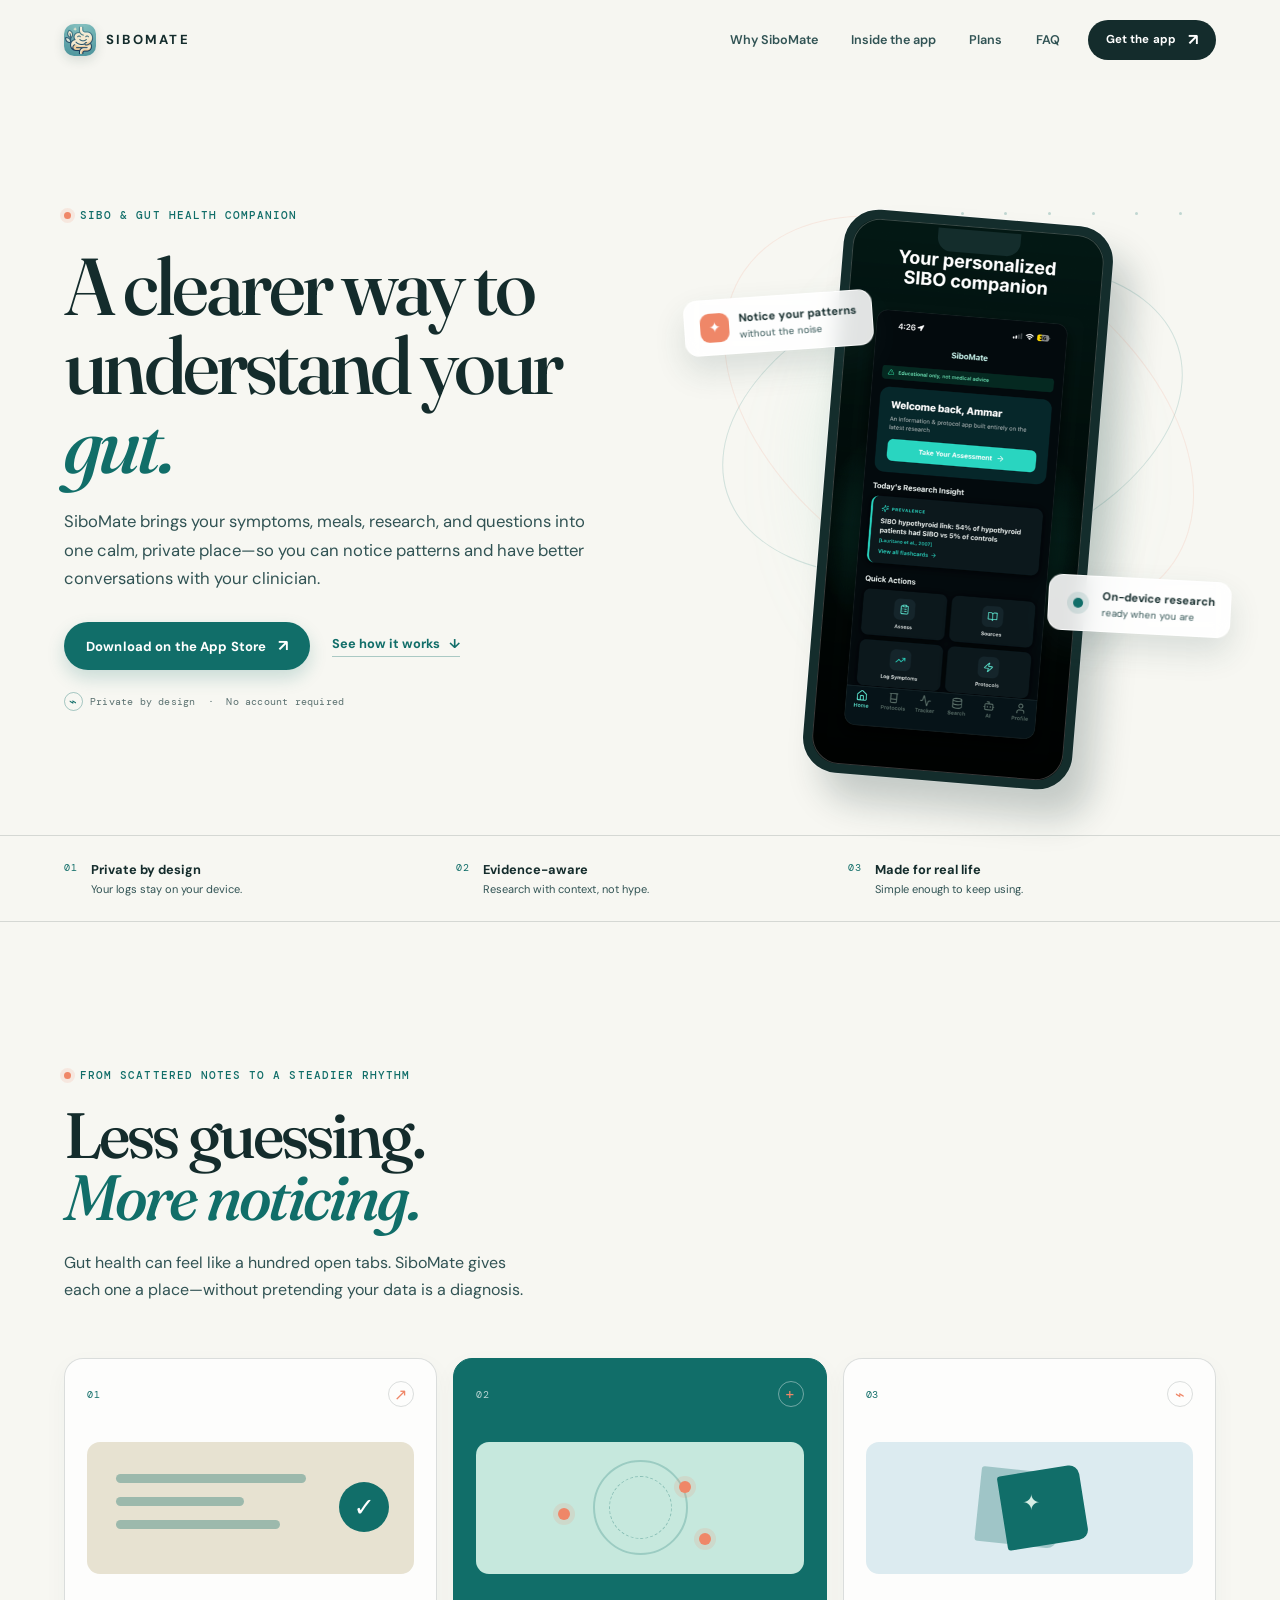
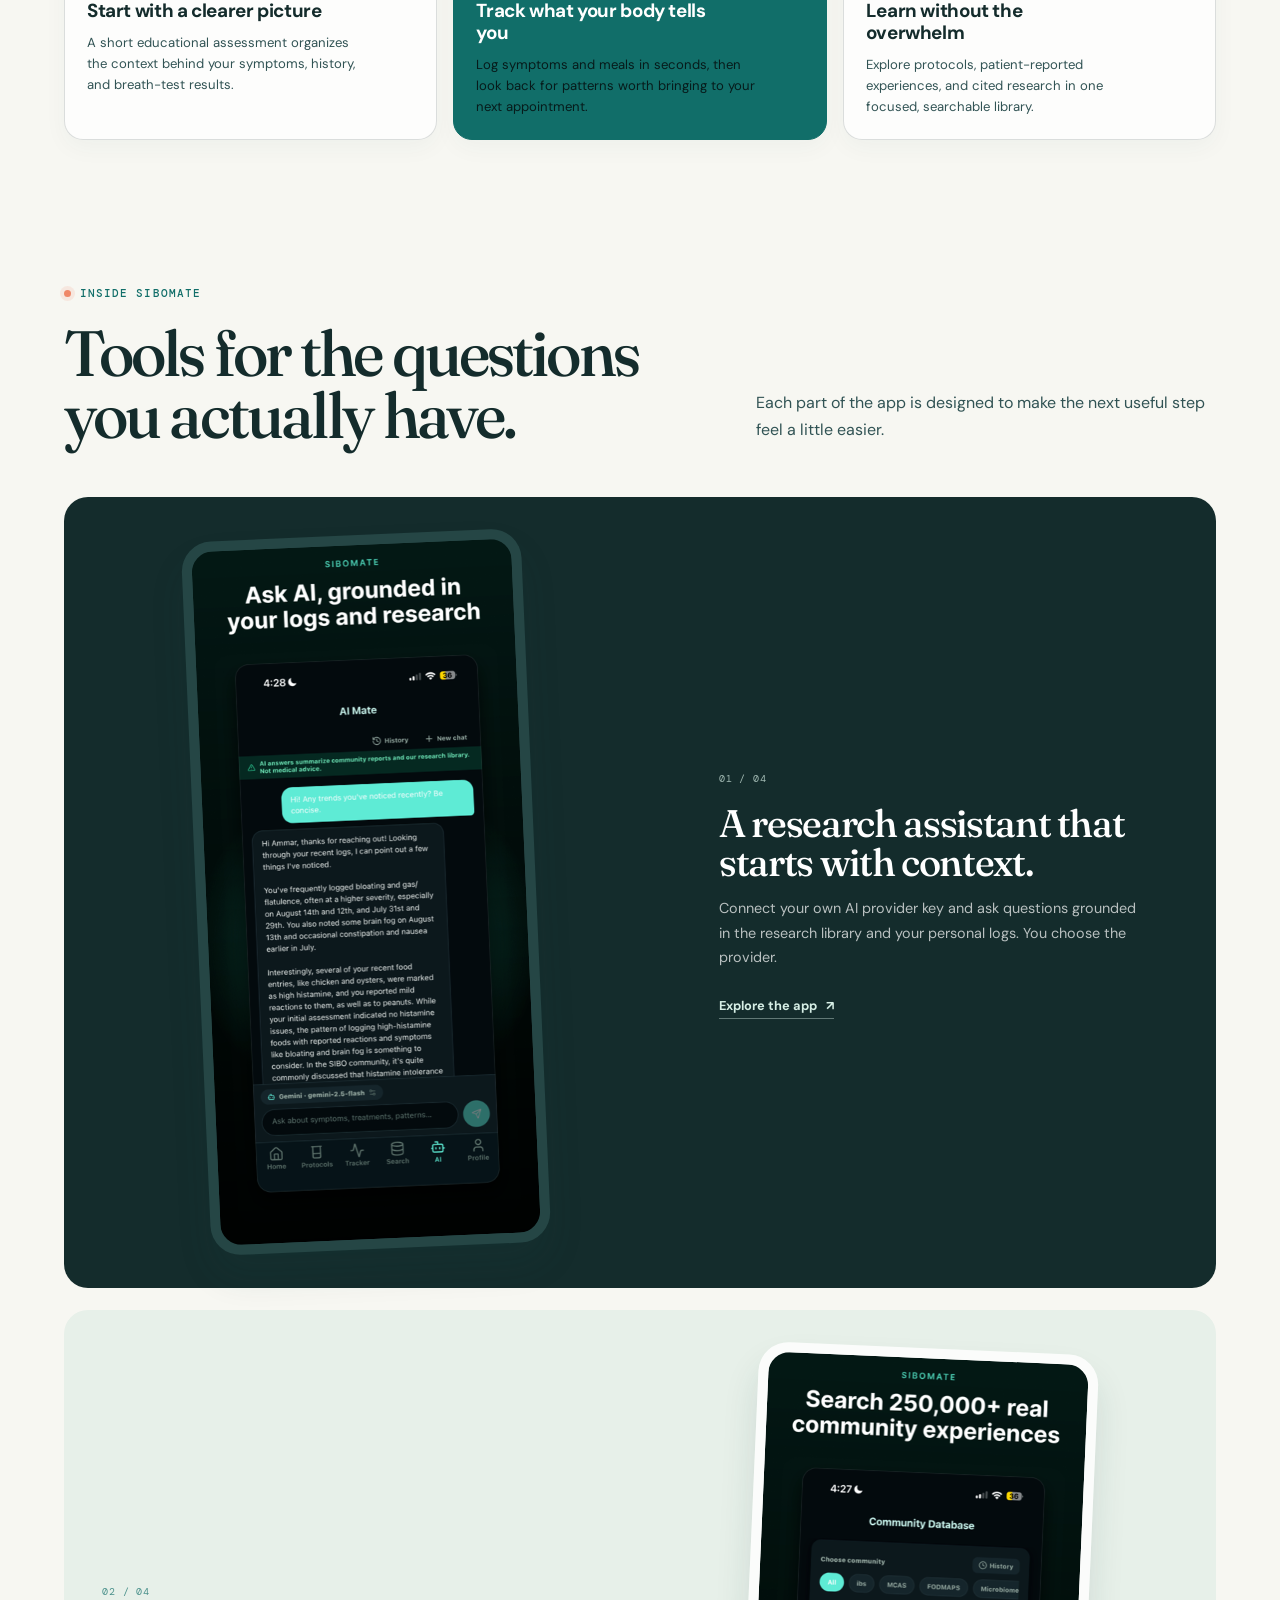
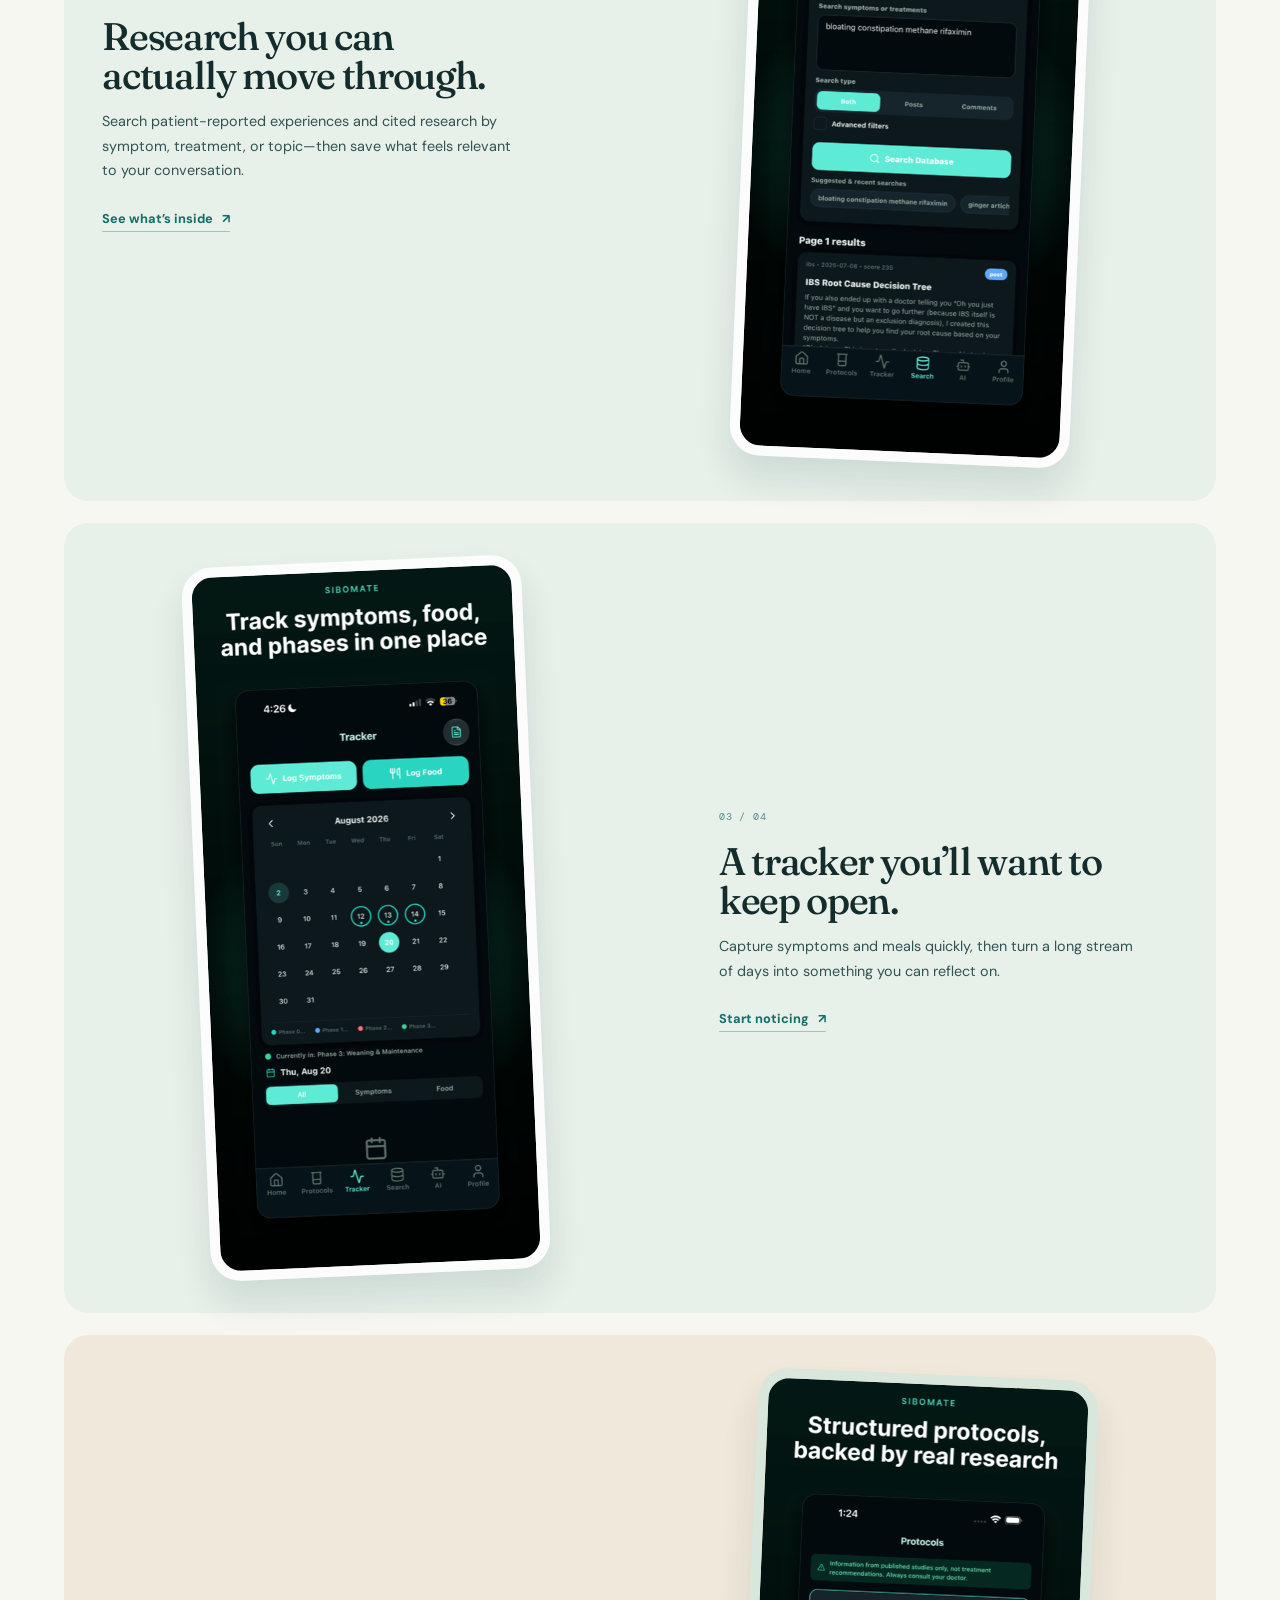
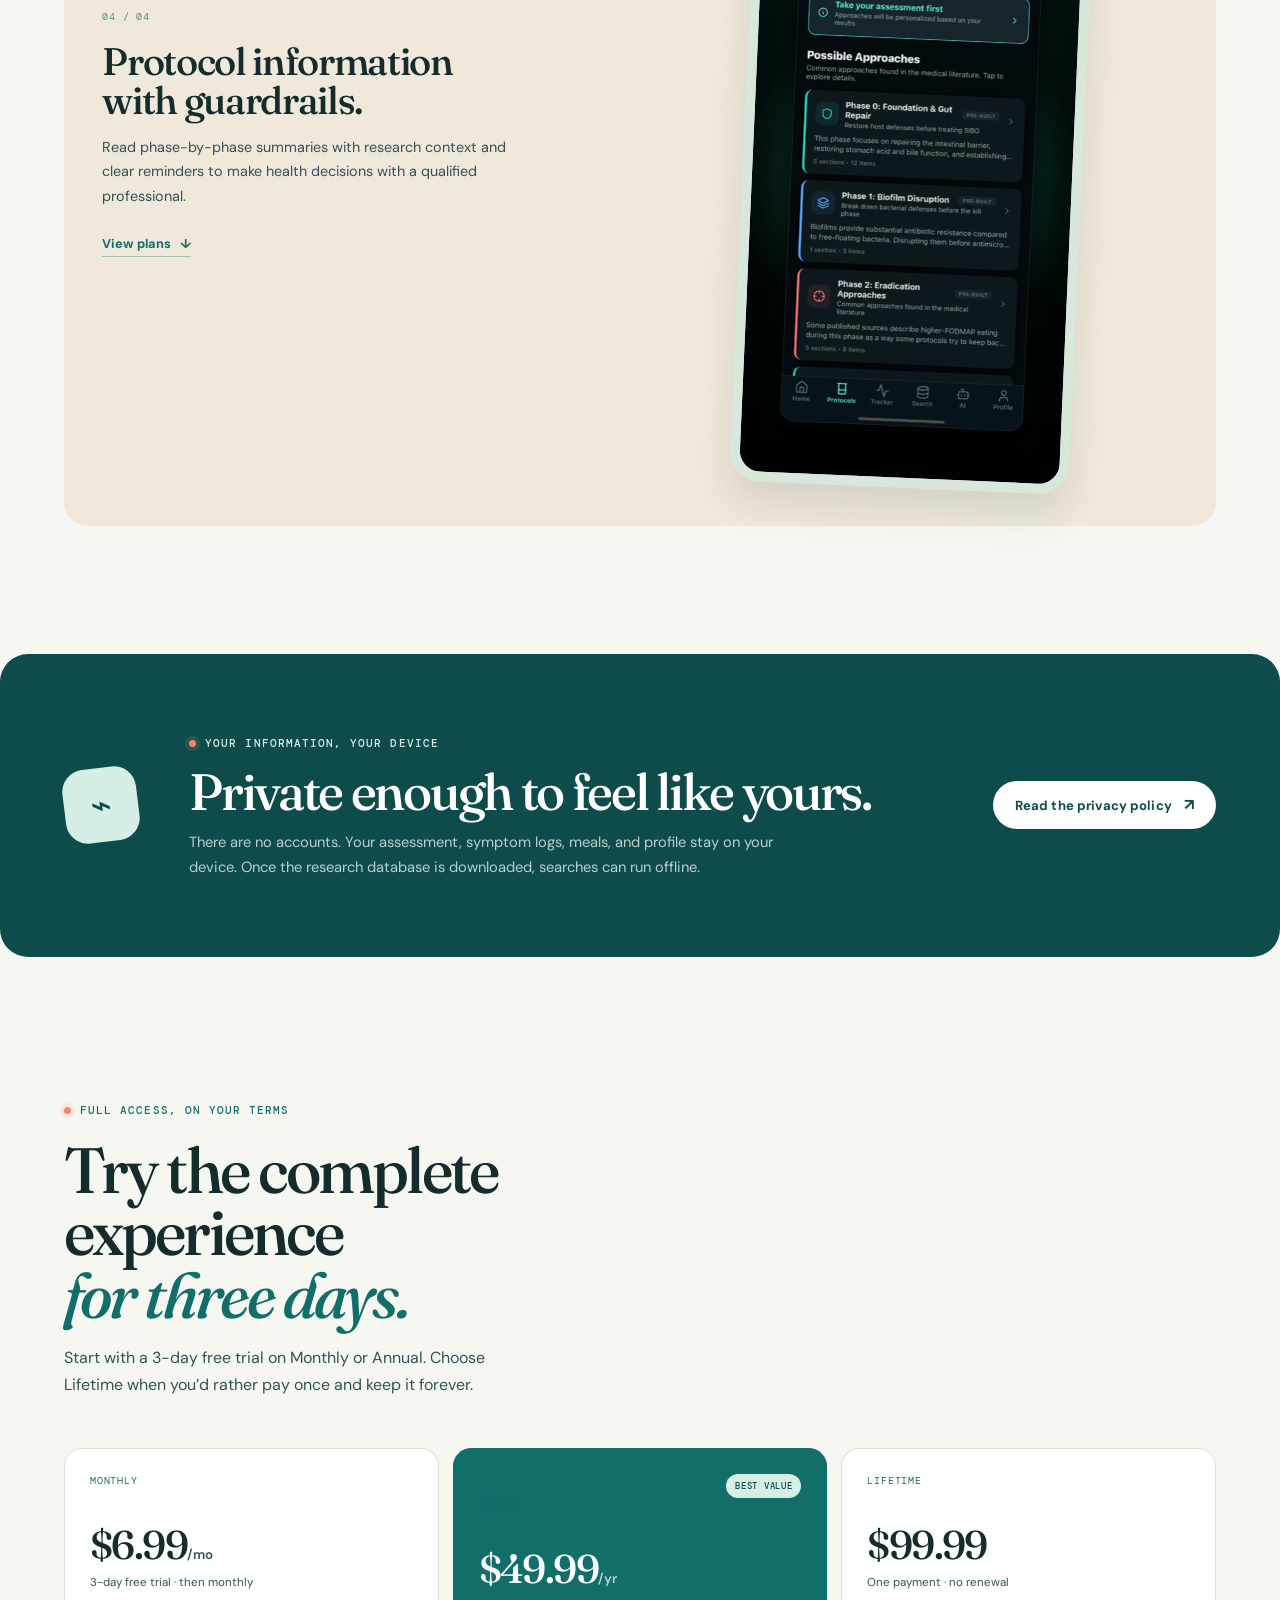
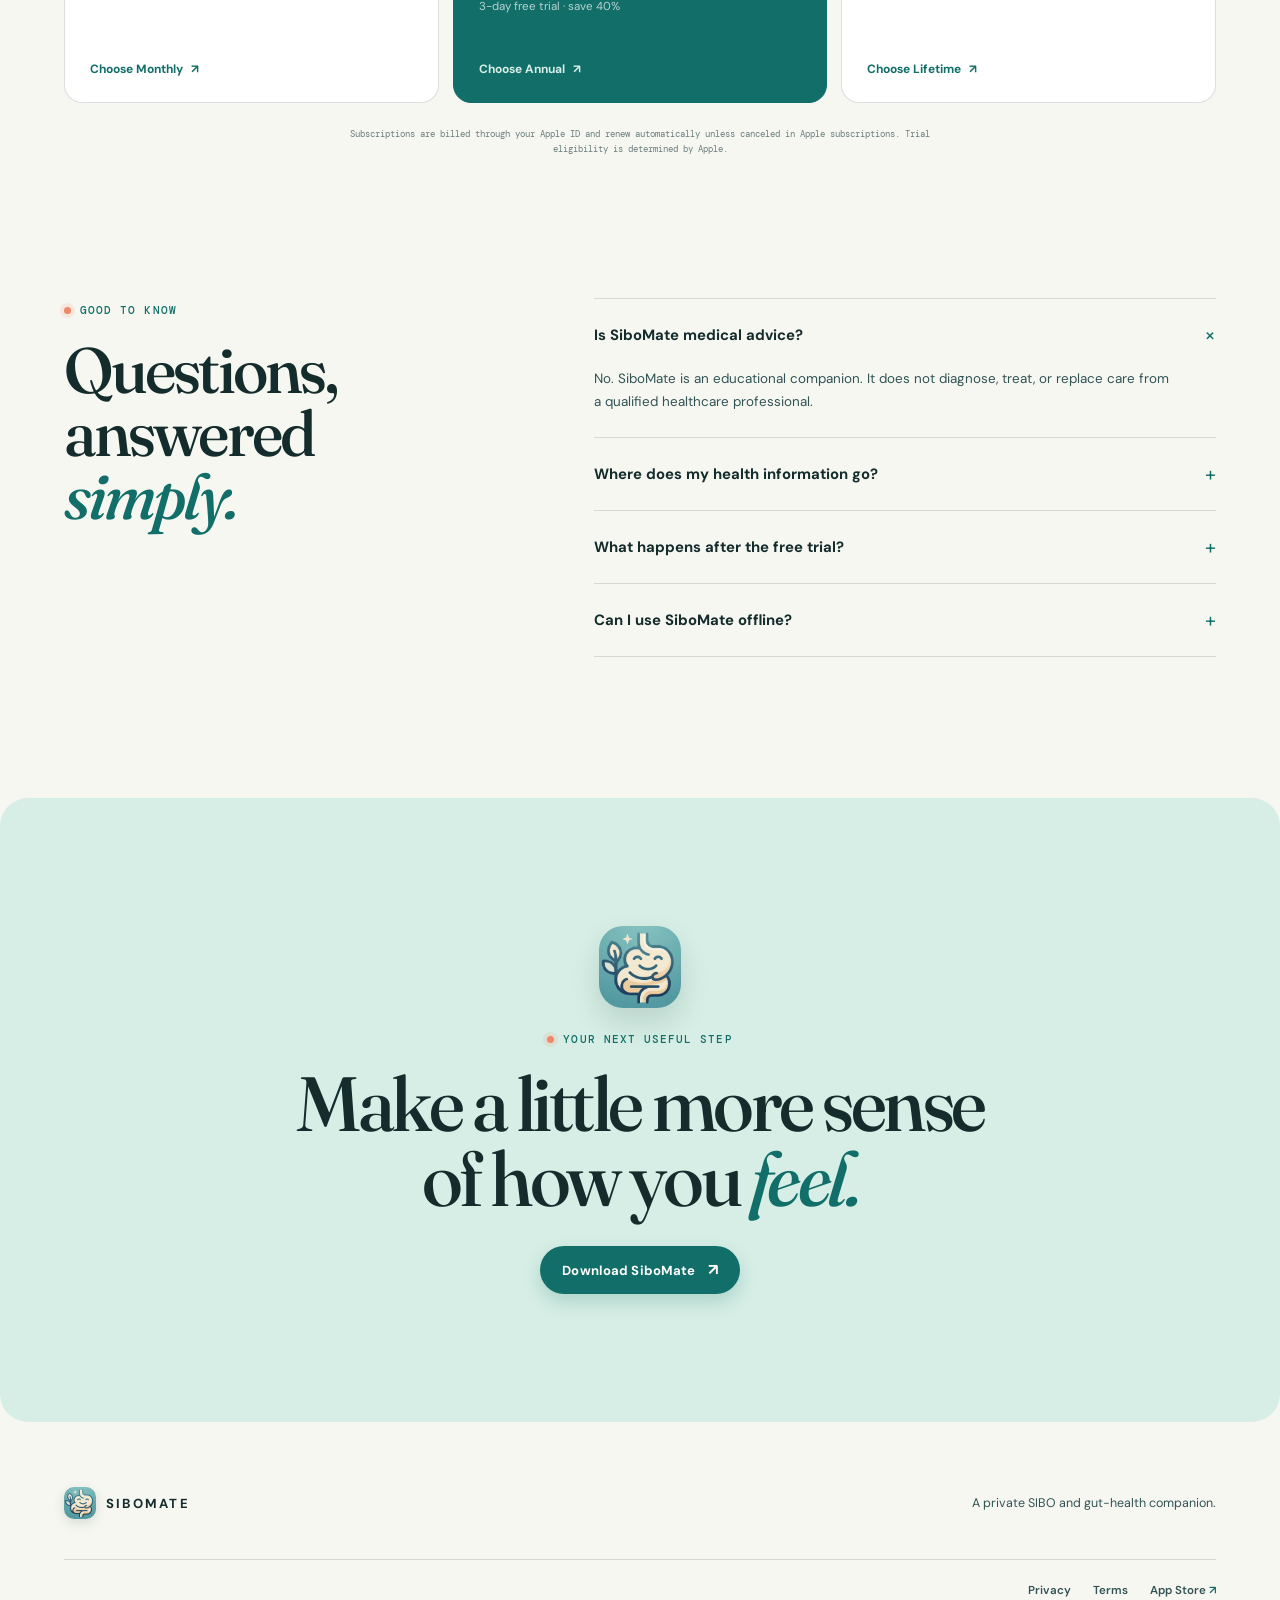
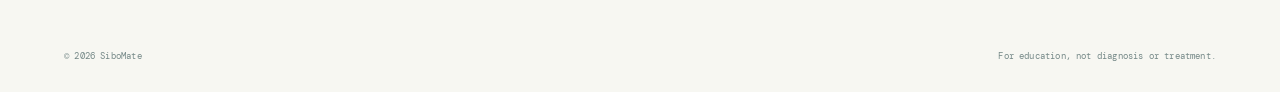
==== index.html @ e215fafc "Publish SiboMate site at sibomate.me" ====
<!doctype html>
<html lang="en">
  <head>
    <meta charset="UTF-8" />
    <meta name="viewport" content="width=device-width, initial-scale=1" />
    <meta name="theme-color" content="#f7f7f2" />
    <meta name="description" content="SiboMate is a private SIBO and gut-health companion for understanding symptoms, meals, research, and next steps." />
    <meta property="og:title" content="SiboMate · A clearer way to understand your gut" />
    <meta property="og:description" content="A private SIBO companion for assessment, symptom tracking, research, and calmer conversations with your clinician." />
    <meta property="og:type" content="website" />
    <meta property="og:image" content="icon.png" />
    <title>SiboMate · A clearer way to understand your gut</title>
    <link rel="icon" href="icon.png" />
    <link rel="apple-touch-icon" href="icon.png" />
    <link rel="preconnect" href="https://fonts.googleapis.com" />
    <link rel="preconnect" href="https://fonts.gstatic.com" crossorigin />
    <link href="https://fonts.googleapis.com/css2?family=DM+Mono:wght@400;500&family=DM+Sans:wght@400;500;600;700&family=Fraunces:opsz,wght@9..144,500;9..144,600&display=swap" rel="stylesheet" />
    <link rel="stylesheet" href="styles.css?v=3" />
  </head>
  <body>
    <div class="site-shell">
      <header class="site-header" data-header>
        <a class="brand" href="#top" aria-label="SiboMate home">
          <img class="brand-mark" src="icon.png" alt="" width="32" height="32" />
          <span class="brand-name">SiboMate</span>
        </a>
        <nav class="desktop-nav" aria-label="Primary navigation">
          <a href="#why">Why SiboMate</a>
          <a href="#features">Inside the app</a>
          <a href="#plans">Plans</a>
          <a href="#faq">FAQ</a>
        </nav>
        <a class="button button-small button-dark header-cta" href="https://apps.apple.com/us/app/sibomate/id6792794417" target="_blank" rel="noreferrer">Get the app <span>↗</span></a>
        <button class="menu-toggle" type="button" aria-expanded="false" aria-controls="mobile-nav" data-menu-toggle><span></span><span></span><span></span><span class="sr-only">Open navigation</span></button>
        <nav class="mobile-nav" id="mobile-nav" aria-label="Mobile navigation" data-mobile-nav>
          <a href="#why">Why SiboMate</a>
          <a href="#features">Inside the app</a>
          <a href="#plans">Plans</a>
          <a href="#faq">FAQ</a>
          <a class="button button-dark" href="https://apps.apple.com/us/app/sibomate/id6792794417" target="_blank" rel="noreferrer">Get the app <span>↗</span></a>
        </nav>
      </header>

      <main id="top">
        <section class="hero section-pad">
          <div class="hero-copy reveal">
            <div class="eyebrow"><span class="eyebrow-dot"></span> SIBO &amp; gut health companion</div>
            <h1>A clearer way to understand your <em>gut.</em></h1>
            <p class="hero-lede">SiboMate brings your symptoms, meals, research, and questions into one calm, private place—so you can notice patterns and have better conversations with your clinician.</p>
            <div class="hero-actions">
              <a class="button button-primary" href="https://apps.apple.com/us/app/sibomate/id6792794417" target="_blank" rel="noreferrer">Download on the App Store <span>↗</span></a>
              <a class="text-link" href="#why">See how it works <span>↓</span></a>
            </div>
            <div class="hero-note"><span class="lock-icon">⌁</span> Private by design&nbsp; · &nbsp;No account required</div>
          </div>
          <div class="hero-visual reveal reveal-delay">
            <div class="visual-grid" aria-hidden="true"><span></span><span></span><span></span><span></span><span></span><span></span></div>
            <div class="hero-orbit hero-orbit-one"></div>
            <div class="hero-orbit hero-orbit-two"></div>
            <div class="phone-wrap">
              <div class="phone-glow"></div>
              <div class="phone-frame">
                <div class="phone-notch"></div>
                <img src="1_Home.png" alt="SiboMate home screen showing a personalized gut-health overview" />
              </div>
            </div>
            <div class="floating-card floating-card-top"><span class="floating-icon">✦</span><div><strong>Notice your patterns</strong><small>without the noise</small></div></div>
            <div class="floating-card floating-card-bottom"><span class="pulse-dot"></span><div><strong>On-device research</strong><small>ready when you are</small></div></div>
          </div>
        </section>

        <section class="trust-strip section-pad" aria-label="SiboMate principles">
          <div class="trust-item"><span class="trust-number">01</span><div><strong>Private by design</strong><small>Your logs stay on your device.</small></div></div>
          <div class="trust-item"><span class="trust-number">02</span><div><strong>Evidence-aware</strong><small>Research with context, not hype.</small></div></div>
          <div class="trust-item"><span class="trust-number">03</span><div><strong>Made for real life</strong><small>Simple enough to keep using.</small></div></div>
        </section>

        <section class="story section-pad" id="why">
          <div class="section-intro reveal">
            <div class="eyebrow"><span class="eyebrow-dot"></span> From scattered notes to a steadier rhythm</div>
            <h2>Less guessing.<br /><em>More noticing.</em></h2>
            <p>Gut health can feel like a hundred open tabs. SiboMate gives each one a place—without pretending your data is a diagnosis.</p>
          </div>
          <div class="steps-grid">
            <article class="step-card reveal">
              <div class="step-top"><span>01</span><span class="step-symbol">↗</span></div>
              <div class="step-illustration step-illustration-assess"><span class="line line-a"></span><span class="line line-b"></span><span class="line line-c"></span><span class="check">✓</span></div>
              <h3>Start with a clearer picture</h3>
              <p>A short educational assessment organizes the context behind your symptoms, history, and breath-test results.</p>
            </article>
            <article class="step-card step-card-highlight reveal reveal-delay-short">
              <div class="step-top"><span>02</span><span class="step-symbol">+</span></div>
              <div class="step-illustration step-illustration-track"><span class="track-ring"></span><span class="track-dot dot-one"></span><span class="track-dot dot-two"></span><span class="track-dot dot-three"></span></div>
              <h3>Track what your body tells you</h3>
              <p>Log symptoms and meals in seconds, then look back for patterns worth bringing to your next appointment.</p>
            </article>
            <article class="step-card reveal reveal-delay">
              <div class="step-top"><span>03</span><span class="step-symbol">⌁</span></div>
              <div class="step-illustration step-illustration-learn"><span class="book book-back"></span><span class="book book-front"></span><span class="book-star">✦</span></div>
              <h3>Learn without the overwhelm</h3>
              <p>Explore protocols, patient-reported experiences, and cited research in one focused, searchable library.</p>
            </article>
          </div>
        </section>

        <section class="features section-pad" id="features">
          <div class="feature-heading reveal">
            <div><div class="eyebrow"><span class="eyebrow-dot"></span> Inside SiboMate</div><h2>Tools for the questions<br />you actually have.</h2></div>
            <p>Each part of the app is designed to make the next useful step feel a little easier.</p>
          </div>
          <div class="feature-showcase">
            <article class="feature-row feature-row-dark reveal">
              <div class="feature-image feature-image-dark"><img src="2_AI.png" alt="SiboMate AI research assistant screen" loading="lazy" /></div>
              <div class="feature-copy"><span class="feature-index">01 / 04</span><h3>A research assistant that starts with context.</h3><p>Connect your own AI provider key and ask questions grounded in the research library and your personal logs. You choose the provider.</p><a href="https://apps.apple.com/us/app/sibomate/id6792794417" target="_blank" rel="noreferrer" class="text-link text-link-light">Explore the app <span>↗</span></a></div>
            </article>
            <article class="feature-row feature-row-reverse reveal">
              <div class="feature-image"><img src="3_Database.png" alt="SiboMate patient experience research database" loading="lazy" /></div>
              <div class="feature-copy"><span class="feature-index">02 / 04</span><h3>Research you can actually move through.</h3><p>Search patient-reported experiences and cited research by symptom, treatment, or topic—then save what feels relevant to your conversation.</p><a href="https://apps.apple.com/us/app/sibomate/id6792794417" target="_blank" rel="noreferrer" class="text-link">See what’s inside <span>↗</span></a></div>
            </article>
            <article class="feature-row reveal">
              <div class="feature-image"><img src="4_Tracker.png" alt="SiboMate symptom and food tracker screen" loading="lazy" /></div>
              <div class="feature-copy"><span class="feature-index">03 / 04</span><h3>A tracker you’ll want to keep open.</h3><p>Capture symptoms and meals quickly, then turn a long stream of days into something you can reflect on.</p><a href="https://apps.apple.com/us/app/sibomate/id6792794417" target="_blank" rel="noreferrer" class="text-link">Start noticing <span>↗</span></a></div>
            </article>
            <article class="feature-row feature-row-reverse feature-row-last reveal">
              <div class="feature-image feature-image-sage"><img src="6_Protocols.png" alt="SiboMate protocol library screen" loading="lazy" /></div>
              <div class="feature-copy"><span class="feature-index">04 / 04</span><h3>Protocol information with guardrails.</h3><p>Read phase-by-phase summaries with research context and clear reminders to make health decisions with a qualified professional.</p><a href="#plans" class="text-link">View plans <span>↓</span></a></div>
            </article>
          </div>
        </section>

        <section class="privacy-band section-pad reveal">
          <div class="privacy-icon"><span>⌁</span></div>
          <div><div class="eyebrow eyebrow-light"><span class="eyebrow-dot"></span> Your information, your device</div><h2>Private enough to feel like yours.</h2><p>There are no accounts. Your assessment, symptom logs, meals, and profile stay on your device. Once the research database is downloaded, searches can run offline.</p></div>
          <a href="https://sibomateprivacy.netlify.app/" target="_blank" rel="noreferrer" class="button button-light">Read the privacy policy <span>↗</span></a>
        </section>

        <section class="plans section-pad" id="plans">
          <div class="plans-intro reveal"><div class="eyebrow"><span class="eyebrow-dot"></span> Full access, on your terms</div><h2>Try the complete experience<br /><em>for three days.</em></h2><p>Start with a 3-day free trial on Monthly or Annual. Choose Lifetime when you’d rather pay once and keep it forever.</p></div>
          <div class="plan-grid reveal reveal-delay-short">
            <div class="plan-card"><span class="plan-label">Monthly</span><strong>$6.99<span>/mo</span></strong><small>3-day free trial · then monthly</small><a href="https://apps.apple.com/us/app/sibomate/id6792794417" target="_blank" rel="noreferrer">Choose Monthly <span>↗</span></a></div>
            <div class="plan-card plan-card-featured"><span class="plan-badge">Best value</span><span class="plan-label">Annual</span><strong>$49.99<span>/yr</span></strong><small>3-day free trial · save 40%</small><a href="https://apps.apple.com/us/app/sibomate/id6792794417" target="_blank" rel="noreferrer">Choose Annual <span>↗</span></a></div>
            <div class="plan-card"><span class="plan-label">Lifetime</span><strong>$99.99</strong><small>One payment · no renewal</small><a href="https://apps.apple.com/us/app/sibomate/id6792794417" target="_blank" rel="noreferrer">Choose Lifetime <span>↗</span></a></div>
          </div>
          <p class="plan-footnote">Subscriptions are billed through your Apple ID and renew automatically unless canceled in Apple subscriptions. Trial eligibility is determined by Apple.</p>
        </section>

        <section class="faq section-pad" id="faq">
          <div class="faq-heading reveal"><div class="eyebrow"><span class="eyebrow-dot"></span> Good to know</div><h2>Questions, answered<br /><em>simply.</em></h2></div>
          <div class="faq-list reveal reveal-delay-short">
            <details open><summary>Is SiboMate medical advice?<span>+</span></summary><p>No. SiboMate is an educational companion. It does not diagnose, treat, or replace care from a qualified healthcare professional.</p></details>
            <details><summary>Where does my health information go?<span>+</span></summary><p>Your assessment, profile, symptoms, and meals stay on your device. The optional AI tool only sends information to the provider you choose with your own key.</p></details>
            <details><summary>What happens after the free trial?<span>+</span></summary><p>Monthly and Annual trials renew automatically through Apple unless canceled. Lifetime is a one-time purchase. If access ends, the app shows the purchase screen so you can choose a plan.</p></details>
            <details><summary>Can I use SiboMate offline?<span>+</span></summary><p>Yes. Once the research database is downloaded, searches run on your phone and do not require an account.</p></details>
          </div>
        </section>

        <section class="final-cta section-pad reveal">
          <img class="final-cta-mark" src="icon.png" alt="" width="82" height="82" />
          <div class="eyebrow"><span class="eyebrow-dot"></span> Your next useful step</div>
          <h2>Make a little more sense<br />of how you <em>feel.</em></h2>
          <a class="button button-primary" href="https://apps.apple.com/us/app/sibomate/id6792794417" target="_blank" rel="noreferrer">Download SiboMate <span>↗</span></a>
        </section>
      </main>

      <footer class="site-footer section-pad">
        <div class="footer-main"><a class="brand" href="#top"><img class="brand-mark" src="icon.png" alt="" width="32" height="32" /><span class="brand-name">SiboMate</span></a><p>A private SIBO and gut-health companion.</p></div>
        <div class="footer-links"><a href="https://sibomateprivacy.netlify.app/" target="_blank" rel="noreferrer">Privacy</a><a href="https://www.apple.com/legal/internet-services/itunes/dev/stdeula/" target="_blank" rel="noreferrer">Terms</a><a href="https://apps.apple.com/us/app/sibomate/id6792794417" target="_blank" rel="noreferrer">App Store <span>↗</span></a></div>
        <div class="footer-bottom"><span>© 2026 SiboMate</span><span>For education, not diagnosis or treatment.</span></div>
      </footer>
    </div>
    <script src="script.js"></script>
  </body>
</html>
---- styles.css ----
:root {
  --ink: #142c2c;
  --ink-soft: #315354;
  --teal: #116e69;
  --teal-deep: #0d4c4b;
  --mint: #d6eee5;
  --sage: #e7f0e9;
  --coral: #ef8768;
  --cream: #f7f7f2;
  --white: #ffffff;
  --line: rgba(20, 44, 44, .15);
  --shadow: 0 22px 55px rgba(20, 55, 53, .12);
  --display: Fraunces, Georgia, serif;
  --sans: "DM Sans", system-ui, -apple-system, BlinkMacSystemFont, sans-serif;
  --mono: "DM Mono", ui-monospace, monospace;
}

* { box-sizing: border-box; }
html { scroll-behavior: smooth; }
body { margin: 0; color: var(--ink); background: var(--cream); font-family: var(--sans); -webkit-font-smoothing: antialiased; }
a { color: inherit; text-decoration: none; }
button { color: inherit; font: inherit; }
.sr-only { position: absolute; width: 1px; height: 1px; padding: 0; margin: -1px; overflow: hidden; clip: rect(0,0,0,0); white-space: nowrap; border: 0; }
.site-shell { overflow: hidden; }
.section-pad { padding-left: clamp(1.25rem, 5vw, 6.5rem); padding-right: clamp(1.25rem, 5vw, 6.5rem); }

.site-header { height: 80px; display: flex; align-items: center; justify-content: space-between; gap: 28px; padding: 0 clamp(1.25rem, 5vw, 6.5rem); position: sticky; top: 0; z-index: 20; background: rgba(247,247,242,.82); border-bottom: 1px solid transparent; transition: background .25s ease, border-color .25s ease, box-shadow .25s ease; }
.site-header.is-scrolled { background: rgba(247,247,242,.95); border-color: var(--line); box-shadow: 0 8px 24px rgba(14, 57, 57, .05); }
.brand { display: inline-flex; align-items: center; gap: 10px; flex-shrink: 0; }
.brand-mark { width: 32px; height: 32px; flex: 0 0 32px; display: block; border-radius: 10px; object-fit: cover; box-shadow: 0 4px 12px rgba(20, 55, 53, .14); }
.brand-name { font-size: .82rem; letter-spacing: .17em; text-transform: uppercase; font-weight: 700; }
.desktop-nav { display: flex; align-items: center; gap: clamp(1rem, 2.6vw, 2.6rem); margin-left: auto; }
.desktop-nav a { font-size: .79rem; font-weight: 600; color: var(--ink-soft); transition: color .2s ease; }
.desktop-nav a:hover, .footer-links a:hover { color: var(--teal); }
.button { min-height: 48px; display: inline-flex; align-items: center; justify-content: center; gap: 12px; padding: 0 21px; border-radius: 999px; border: 1px solid transparent; font-size: .82rem; font-weight: 700; letter-spacing: .01em; transition: transform .2s ease, background .2s ease, box-shadow .2s ease; cursor: pointer; }
.button:hover { transform: translateY(-2px); box-shadow: 0 9px 22px rgba(12, 77, 73, .14); }
.button span { font-size: 1rem; line-height: 0; }
.button-small { min-height: 40px; padding: 0 17px; font-size: .72rem; }
.button-dark { color: var(--white); background: var(--ink); }
.button-dark:hover { background: var(--teal-deep); }
.button-primary { color: var(--white); background: var(--teal); box-shadow: 0 8px 18px rgba(17,110,105,.2); }
.button-primary:hover { background: var(--teal-deep); }
.button-light { color: var(--teal-deep); background: var(--white); }
.menu-toggle, .mobile-nav { display: none; }

.hero { min-height: 680px; display: grid; grid-template-columns: minmax(0, 1.05fr) minmax(390px, .95fr); gap: clamp(2rem, 5vw, 7rem); align-items: center; padding-top: clamp(4rem, 8vw, 8rem); padding-bottom: clamp(4rem, 8vw, 7rem); position: relative; }
.hero-copy { max-width: 650px; position: relative; z-index: 2; }
.eyebrow { display: inline-flex; align-items: center; gap: 9px; color: var(--teal); font-family: var(--mono); font-size: .66rem; font-weight: 500; letter-spacing: .1em; text-transform: uppercase; }
.eyebrow-dot { width: 7px; height: 7px; background: var(--coral); border-radius: 50%; box-shadow: 0 0 0 4px rgba(239,135,104,.14); }
h1, h2, h3, p { margin-top: 0; }
h1, h2 { font-family: var(--display); font-weight: 500; letter-spacing: -.045em; }
h1 { max-width: 670px; margin: 23px 0 23px; font-size: clamp(3.35rem, 6.3vw, 6.7rem); line-height: .98; }
h1 em, h2 em { color: var(--teal); font-style: italic; }
.hero-lede { max-width: 540px; color: var(--ink-soft); font-size: clamp(1rem, 1.3vw, 1.16rem); line-height: 1.7; }
.hero-actions { display: flex; align-items: center; flex-wrap: wrap; gap: 22px; margin-top: 30px; }
.text-link { display: inline-flex; align-items: center; gap: 9px; color: var(--teal); font-size: .8rem; font-weight: 700; border-bottom: 1px solid rgba(17,110,105,.33); padding-bottom: 4px; transition: gap .2s ease, color .2s ease; }
.text-link:hover { gap: 13px; color: var(--teal-deep); }
.hero-note { display: flex; align-items: center; color: #5b7170; margin-top: 22px; font-family: var(--mono); font-size: .62rem; letter-spacing: .02em; }
.lock-icon { display: inline-flex; align-items: center; justify-content: center; width: 19px; height: 19px; margin-right: 7px; border: 1px solid rgba(17,110,105,.35); border-radius: 50%; color: var(--teal); font-size: .8rem; }
.hero-visual { min-height: 550px; position: relative; isolation: isolate; }
.visual-grid { position: absolute; width: 250px; height: 280px; top: 30px; right: 1%; opacity: .53; display: grid; grid-template-columns: repeat(6, 1fr); gap: 12px; z-index: -1; }
.visual-grid span { width: 3px; height: 3px; background: var(--teal); border-radius: 50%; opacity: .45; }
.hero-orbit { position: absolute; border: 1px solid rgba(17,110,105,.16); border-radius: 50%; transform: rotate(-18deg); pointer-events: none; }
.hero-orbit-one { width: 475px; height: 290px; top: 93px; left: 3%; }
.hero-orbit-two { width: 520px; height: 335px; top: 67px; left: 0; transform: rotate(34deg); border-color: rgba(239,135,104,.14); }
.phone-wrap { position: absolute; inset: 35px 0 0; display: flex; justify-content: center; align-items: flex-start; }
.phone-glow { position: absolute; width: 250px; height: 340px; top: 83px; border-radius: 50%; background: rgba(118, 204, 184, .22); filter: blur(43px); z-index: -1; }
.phone-frame { width: min(270px, 68%); padding: 9px; background: #142d2c; border-radius: 35px; box-shadow: 21px 27px 35px rgba(20,45,44,.22), 0 0 0 1px rgba(255,255,255,.5); transform: rotate(4.7deg); position: relative; }
.phone-frame::after { content: ""; position: absolute; inset: 9px; border-radius: 28px; box-shadow: inset 0 0 0 1px rgba(255,255,255,.22); pointer-events: none; }
.phone-frame img { display: block; width: 100%; height: auto; border-radius: 27px; }
.phone-notch { width: 83px; height: 23px; position: absolute; top: 13px; left: 50%; z-index: 2; transform: translateX(-50%); background: #142d2c; border-radius: 0 0 14px 14px; }
.floating-card { position: absolute; display: flex; align-items: center; gap: 10px; min-width: 168px; padding: 12px 15px; color: var(--ink); background: rgba(255,255,255,.88); border: 1px solid rgba(255,255,255,.8); border-radius: 14px; box-shadow: 0 15px 32px rgba(34,74,71,.14); backdrop-filter: blur(10px); }
.floating-card strong, .floating-card small { display: block; }
.floating-card strong { font-size: .7rem; line-height: 1.25; }
.floating-card small { margin-top: 3px; color: var(--ink-soft); font-size: .61rem; }
.floating-card-top { top: 113px; left: -3%; transform: rotate(-4deg); }
.floating-card-bottom { right: -3%; bottom: 98px; transform: rotate(3deg); }
.floating-icon { display: inline-flex; width: 29px; height: 29px; align-items: center; justify-content: center; color: var(--white); background: var(--coral); border-radius: 9px; font-size: .9rem; }
.pulse-dot { display: inline-block; width: 10px; height: 10px; border-radius: 50%; background: var(--teal); box-shadow: 0 0 0 6px rgba(17,110,105,.12); margin: 0 9px; }

.trust-strip { display: grid; grid-template-columns: repeat(3, 1fr); border-top: 1px solid var(--line); border-bottom: 1px solid var(--line); padding-top: 25px; padding-bottom: 25px; gap: 24px; }
.trust-item { display: flex; align-items: flex-start; gap: 13px; }
.trust-number, .step-top, .feature-index, .plan-label { color: var(--teal); font-family: var(--mono); font-size: .62rem; letter-spacing: .08em; text-transform: uppercase; }
.trust-item strong, .trust-item small { display: block; }
.trust-item strong { font-size: .8rem; }
.trust-item small { margin-top: 4px; color: var(--ink-soft); font-size: .69rem; }

.story { padding-top: clamp(6rem, 11vw, 11rem); padding-bottom: clamp(6rem, 11vw, 10rem); }
.section-intro { max-width: 580px; }
h2 { font-size: clamp(2.75rem, 5vw, 5.4rem); line-height: .98; margin: 20px 0; }
.section-intro p, .feature-heading > p, .plans-intro p { max-width: 460px; color: var(--ink-soft); font-size: 1rem; line-height: 1.7; }
.steps-grid { display: grid; grid-template-columns: repeat(3, 1fr); gap: 16px; margin-top: 55px; }
.step-card { min-height: 380px; padding: 22px; background: rgba(255,255,255,.72); border: 1px solid var(--line); border-radius: 19px; box-shadow: 0 8px 23px rgba(31,76,72,.04); transition: transform .25s ease, box-shadow .25s ease; }
.step-card:hover { transform: translateY(-5px); box-shadow: var(--shadow); }
.step-card-highlight { background: var(--teal); color: var(--white); border-color: var(--teal); }
.step-card-highlight .step-top { color: rgba(255,255,255,.7); }
.step-card.step-card-highlight p { color: #071b1b; }
.step-card-highlight .step-symbol { border-color: rgba(255,255,255,.4); }
.step-top { display: flex; align-items: center; justify-content: space-between; }
.step-symbol { width: 26px; height: 26px; border: 1px solid var(--line); border-radius: 50%; display: inline-flex; align-items: center; justify-content: center; color: var(--coral); font-size: 1rem; }
.step-illustration { height: 132px; margin: 35px 0 26px; position: relative; overflow: hidden; border-radius: 13px; background: var(--mint); }
.step-card:nth-child(1) .step-illustration { background: #e7e2d1; }
.step-card:nth-child(3) .step-illustration { background: #dcebf0; }
.step-illustration-assess .line { position: absolute; left: 29px; height: 9px; border-radius: 6px; background: rgba(17,110,105,.35); }
.line-a { width: 58%; top: 32px; }.line-b { width: 39%; top: 55px; }.line-c { width: 50%; top: 78px; }
.check { position: absolute; right: 25px; top: 40px; width: 50px; height: 50px; display: flex; align-items: center; justify-content: center; color: var(--white); background: var(--teal); border-radius: 50%; font-size: 1.6rem; }
.step-illustration-track { background: #c6e8dd; }
.track-ring { position: absolute; width: 95px; height: 95px; top: 18px; left: calc(50% - 47px); border: 2px solid rgba(17,110,105,.23); border-radius: 50%; }
.track-ring::after { content: ""; position: absolute; inset: 14px; border: 1px dashed rgba(17,110,105,.33); border-radius: 50%; }
.track-dot { position: absolute; width: 12px; height: 12px; background: var(--coral); border-radius: 50%; box-shadow: 0 0 0 5px rgba(239,135,104,.16); }.dot-one { left: 25%; top: 50%; }.dot-two { left: 62%; top: 29%; }.dot-three { left: 68%; top: 69%; }
.step-illustration-learn .book { position: absolute; width: 82px; height: 75px; top: 28px; left: calc(50% - 27px); border-radius: 3px 10px 10px 3px; transform: rotate(-9deg); }.book-back { background: rgba(17,110,105,.3); left: calc(50% - 51px) !important; transform: rotate(6deg) !important; }.book-front { background: var(--teal); }.book-star { position: absolute; top: 47px; left: calc(50% - 7px); color: var(--mint); font-size: 1.35rem; }
.step-card h3 { max-width: 245px; margin: 0 0 10px; font-size: 1.18rem; letter-spacing: -.02em; line-height: 1.15; }
.step-card p { max-width: 280px; margin: 0; color: var(--ink-soft); font-size: .82rem; line-height: 1.6; }

.features { padding-top: 0; padding-bottom: clamp(6rem, 10vw, 10rem); }
.feature-heading { display: flex; justify-content: space-between; align-items: flex-end; gap: 30px; margin-bottom: 50px; }
.feature-heading h2 { margin-bottom: 0; }
.feature-heading > p { margin-bottom: 4px; }
.feature-showcase { display: grid; gap: 22px; }
.feature-row { display: grid; grid-template-columns: minmax(280px, 1fr) minmax(280px, .87fr); align-items: center; gap: clamp(2rem, 7vw, 8rem); padding: clamp(1.3rem, 3vw, 2.6rem); border-radius: 24px; background: var(--sage); }
.feature-row-reverse { grid-template-columns: minmax(280px, .87fr) minmax(280px, 1fr); }.feature-row-reverse .feature-image { order: 2; }.feature-row-reverse .feature-copy { order: 1; }
.feature-row-dark { color: var(--white); background: var(--ink); }.feature-row-last { background: #f0e8da; }
.feature-image { max-width: 340px; justify-self: center; position: relative; padding: 10px; border-radius: 30px; background: rgba(255,255,255,.83); box-shadow: 0 22px 35px rgba(28,69,66,.12); transform: rotate(-2.5deg); }.feature-row-reverse .feature-image { transform: rotate(2.5deg); }.feature-image-dark { background: #254645; }.feature-image-sage { background: #d8e6dc; }
.feature-image img { display: block; width: 100%; height: auto; border-radius: 21px; }
.image-label { position: absolute; bottom: 24px; left: 24px; padding: 7px 10px; color: var(--ink); background: rgba(255,255,255,.87); border-radius: 7px; font-family: var(--mono); font-size: .57rem; letter-spacing: .04em; text-transform: uppercase; }
.feature-copy { max-width: 420px; }.feature-index { opacity: .72; }.feature-row-dark .feature-index { color: var(--mint); }.feature-copy h3 { margin: 17px 0 14px; font-family: var(--display); font-size: clamp(2rem, 3vw, 3.45rem); font-weight: 500; line-height: 1.02; letter-spacing: -.035em; }.feature-copy p { color: var(--ink-soft); font-size: .9rem; line-height: 1.7; margin-bottom: 24px; }.feature-row-dark .feature-copy p { color: rgba(255,255,255,.7); }.text-link-light { color: var(--mint); border-color: rgba(214,238,229,.4); }

.privacy-band { display: grid; grid-template-columns: auto minmax(0, 1fr) auto; align-items: center; gap: clamp(1.25rem, 4vw, 4.5rem); padding-top: clamp(3.2rem, 6vw, 5.3rem); padding-bottom: clamp(3.2rem, 6vw, 5.3rem); color: var(--white); background: var(--teal-deep); border-radius: 28px; margin-top: 0; margin-bottom: clamp(6rem, 11vw, 11rem); }
.privacy-icon { display: flex; align-items: center; justify-content: center; width: 74px; height: 74px; color: var(--teal-deep); background: var(--mint); border-radius: 22px; font-size: 2.2rem; transform: rotate(-7deg); }.privacy-band h2 { margin: 15px 0 13px; font-size: clamp(2.2rem, 4vw, 4.2rem); }.privacy-band p { max-width: 620px; margin: 0; color: rgba(255,255,255,.73); font-size: .92rem; line-height: 1.7; }.eyebrow-light { color: var(--mint); }.privacy-band .eyebrow-dot { background: var(--coral); }

.plans { padding-bottom: clamp(6rem, 11vw, 10rem); }.plans-intro { max-width: 670px; }.plans-intro h2 { margin-bottom: 17px; }.plan-grid { display: grid; grid-template-columns: repeat(3, 1fr); gap: 14px; margin-top: 50px; }.plan-card { min-height: 255px; padding: 25px; display: flex; flex-direction: column; align-items: flex-start; border: 1px solid var(--line); border-radius: 18px; background: var(--white); transition: transform .25s ease, box-shadow .25s ease; }.plan-card:hover { transform: translateY(-4px); box-shadow: var(--shadow); }.plan-card-featured { color: var(--white); background: var(--teal); border-color: var(--teal); position: relative; }.plan-badge { align-self: flex-end; padding: 6px 9px; color: var(--teal-deep); background: var(--mint); border-radius: 99px; font-family: var(--mono); font-size: .55rem; font-weight: 500; letter-spacing: .08em; text-transform: uppercase; }.plan-card strong { margin-top: 33px; font-family: var(--display); font-size: 2.5rem; font-weight: 500; letter-spacing: -.04em; }.plan-card strong span { color: var(--ink-soft); font-family: var(--sans); font-size: .83rem; font-weight: 600; letter-spacing: 0; }.plan-card-featured strong span { color: rgba(255,255,255,.7); }.plan-card small { margin-top: 6px; color: var(--ink-soft); font-size: .72rem; }.plan-card-featured small { color: rgba(255,255,255,.7); }.plan-card a { display: inline-flex; gap: 8px; align-items: center; margin-top: auto; color: var(--teal); font-size: .75rem; font-weight: 700; }.plan-card-featured a { color: var(--mint); }.plan-footnote { max-width: 630px; margin: 24px auto 0; text-align: center; color: #687d7b; font-family: var(--mono); font-size: .59rem; line-height: 1.6; }

.faq { display: grid; grid-template-columns: .8fr 1.2fr; gap: clamp(3rem, 9vw, 10rem); padding-bottom: clamp(6rem, 11vw, 10rem); }.faq-heading h2 { margin-bottom: 0; }.faq-list { border-top: 1px solid var(--line); }.faq-list details { border-bottom: 1px solid var(--line); }.faq-list summary { min-height: 72px; display: flex; align-items: center; justify-content: space-between; gap: 18px; list-style: none; cursor: pointer; font-size: .93rem; font-weight: 700; }.faq-list summary::-webkit-details-marker { display: none; }.faq-list summary span { color: var(--teal); font-size: 1.25rem; font-weight: 400; transition: transform .2s ease; }.faq-list details[open] summary span { transform: rotate(45deg); }.faq-list p { max-width: 600px; margin: -3px 40px 23px 0; color: var(--ink-soft); font-size: .84rem; line-height: 1.7; }
.final-cta { display: flex; flex-direction: column; align-items: center; text-align: center; padding-top: clamp(5rem, 10vw, 9rem); padding-bottom: clamp(5rem, 10vw, 9rem); background: var(--mint); border-radius: 28px; }.final-cta-mark { display: block; width: 82px; height: 82px; margin-bottom: 25px; border-radius: 24px; object-fit: cover; box-shadow: 0 14px 28px rgba(20, 55, 53, .14); }.final-cta h2 { margin: 20px 0 30px; font-size: clamp(3rem, 6vw, 6.3rem); }.site-footer { padding-top: 65px; padding-bottom: 30px; }.footer-main { display: flex; align-items: center; justify-content: space-between; gap: 20px; padding-bottom: 40px; border-bottom: 1px solid var(--line); }.footer-main p { margin: 0; color: var(--ink-soft); font-size: .78rem; }.footer-links { display: flex; justify-content: flex-end; gap: 22px; margin-top: 23px; color: var(--ink-soft); font-size: .72rem; font-weight: 600; }.footer-links span { color: var(--teal); }.footer-bottom { display: flex; justify-content: space-between; gap: 20px; margin-top: 52px; color: #748887; font-family: var(--mono); font-size: .57rem; letter-spacing: .02em; }

.reveal { opacity: 0; transform: translateY(18px); transition: opacity .7s ease, transform .7s cubic-bezier(.2,.75,.25,1); }.reveal.is-visible { opacity: 1; transform: translateY(0); }.reveal-delay-short { transition-delay: .08s; }.reveal-delay { transition-delay: .14s; }

@media (max-width: 900px) {
  .desktop-nav, .header-cta { display: none; }.site-header { height: 70px; }.menu-toggle { width: 43px; height: 43px; display: flex; position: relative; align-items: center; justify-content: center; flex-direction: column; gap: 4px; border: 1px solid var(--line); border-radius: 50%; background: transparent; cursor: pointer; }.menu-toggle > span:not(.sr-only) { width: 15px; height: 1.5px; background: var(--ink); transition: transform .2s ease, opacity .2s ease; }.menu-toggle[aria-expanded="true"] > span:nth-child(1) { transform: translateY(5.5px) rotate(45deg); }.menu-toggle[aria-expanded="true"] > span:nth-child(2) { opacity: 0; }.menu-toggle[aria-expanded="true"] > span:nth-child(3) { transform: translateY(-5.5px) rotate(-45deg); }.mobile-nav { position: absolute; top: 70px; left: 0; right: 0; display: flex; flex-direction: column; gap: 0; padding: 9px 1.25rem 19px; background: rgba(247,247,242,.98); border-bottom: 1px solid var(--line); transform: translateY(-120%); transition: transform .3s ease; pointer-events: none; }.mobile-nav.is-open { transform: translateY(0); pointer-events: auto; }.mobile-nav a { padding: 14px 4px; border-bottom: 1px solid var(--line); font-size: .85rem; font-weight: 700; }.mobile-nav .button { border: 0; margin-top: 14px; color: var(--white); text-align: center; }.hero { grid-template-columns: 1fr; min-height: auto; padding-top: 4.3rem; }.hero-copy { max-width: 700px; }.hero-visual { min-height: 530px; margin: 0 auto; width: min(100%, 570px); }.floating-card-top { left: 3%; }.floating-card-bottom { right: 3%; }.feature-heading { align-items: flex-start; flex-direction: column; }.privacy-band { grid-template-columns: auto 1fr; }.privacy-band .button { grid-column: 2; justify-self: start; }.faq { grid-template-columns: 1fr; gap: 40px; }
}
@media (max-width: 620px) {
  .section-pad { padding-left: 1.2rem; padding-right: 1.2rem; }.site-header { padding-left: 1.2rem; padding-right: 1.2rem; }.brand-name { font-size: .76rem; }.hero { padding-top: 3.7rem; }.hero h1 { font-size: clamp(3rem, 14vw, 4.65rem); }.hero-lede { font-size: .96rem; line-height: 1.65; }.hero-actions { align-items: stretch; flex-direction: column; gap: 17px; }.hero-actions .button { width: 100%; }.hero-actions .text-link { align-self: flex-start; }.hero-visual { min-height: 470px; margin-top: 10px; }.phone-frame { width: 215px; }.phone-wrap { top: 36px; }.phone-glow { width: 180px; height: 280px; top: 65px; }.hero-orbit-one { width: 350px; height: 250px; left: 50%; transform: translateX(-50%) rotate(-18deg); }.hero-orbit-two { width: 380px; height: 260px; left: 50%; transform: translateX(-50%) rotate(34deg); }.floating-card { min-width: 145px; padding: 10px 11px; }.floating-card-top { top: 98px; left: 0; }.floating-card-bottom { right: 0; bottom: 67px; }.floating-card strong { font-size: .63rem; }.floating-card small { font-size: .56rem; }.trust-strip { grid-template-columns: 1fr; gap: 17px; padding-top: 22px; padding-bottom: 22px; }.story { padding-top: 5rem; padding-bottom: 5.5rem; }.section-intro p, .feature-heading > p, .plans-intro p { font-size: .92rem; }.steps-grid { grid-template-columns: 1fr; margin-top: 35px; gap: 13px; }.step-card { min-height: 340px; }.step-illustration { height: 116px; margin-top: 27px; }.features { padding-bottom: 5.5rem; }.feature-heading { margin-bottom: 30px; }.feature-heading h2 { font-size: 3rem; }.feature-row, .feature-row-reverse { display: flex; flex-direction: column; gap: 28px; align-items: stretch; padding: 1.15rem; }.feature-row-reverse .feature-image, .feature-row-reverse .feature-copy { order: initial; }.feature-image { max-width: 270px; align-self: center; }.feature-copy h3 { font-size: 2.25rem; }.feature-copy p { font-size: .84rem; }.privacy-band { grid-template-columns: 1fr; padding-top: 2.7rem; padding-bottom: 2.7rem; border-radius: 21px; }.privacy-icon { width: 58px; height: 58px; border-radius: 17px; }.privacy-band h2 { font-size: 2.6rem; }.privacy-band p { font-size: .84rem; }.privacy-band .button { grid-column: auto; width: 100%; }.plans { padding-bottom: 5.5rem; }.plans-intro h2 { font-size: 3rem; }.plan-grid { grid-template-columns: 1fr; gap: 11px; margin-top: 30px; }.plan-card { min-height: 190px; padding: 20px; }.plan-card strong { margin-top: 21px; font-size: 2.2rem; }.plan-card a { margin-top: 20px; }.plan-card-featured { order: -1; }.faq { padding-bottom: 5.5rem; }.faq-heading h2 { font-size: 3rem; }.faq-list summary { min-height: 68px; font-size: .84rem; }.faq-list p { font-size: .8rem; margin-right: 20px; }.final-cta { border-radius: 21px; padding-top: 4.5rem; padding-bottom: 4.5rem; }.final-cta h2 { font-size: 3.15rem; }.site-footer { padding-top: 50px; }.footer-main { align-items: flex-start; flex-direction: column; padding-bottom: 28px; }.footer-links { justify-content: flex-start; flex-wrap: wrap; }.footer-bottom { flex-direction: column; gap: 9px; margin-top: 37px; line-height: 1.5; }
}
@media (prefers-reduced-motion: reduce) { html { scroll-behavior: auto; }.reveal { opacity: 1; transform: none; transition: none; }.button, .step-card, .plan-card { transition: none; } }
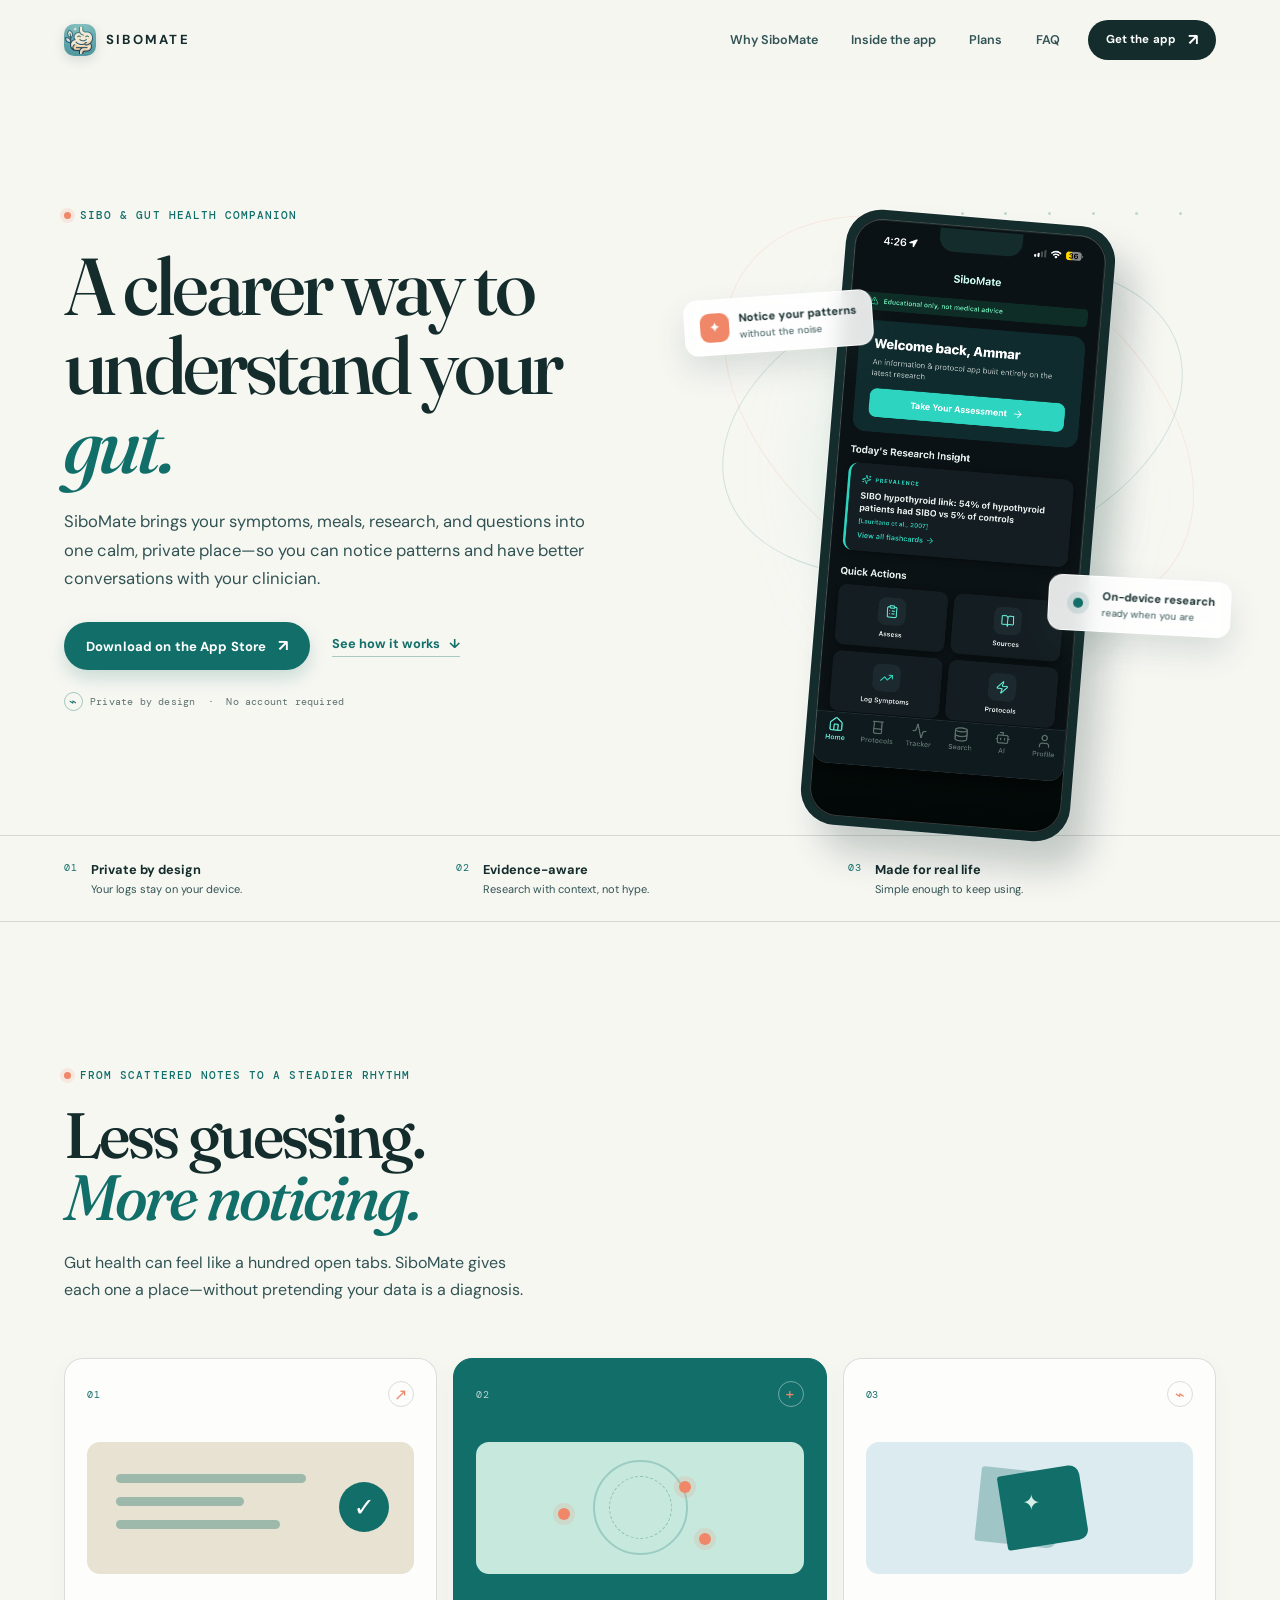
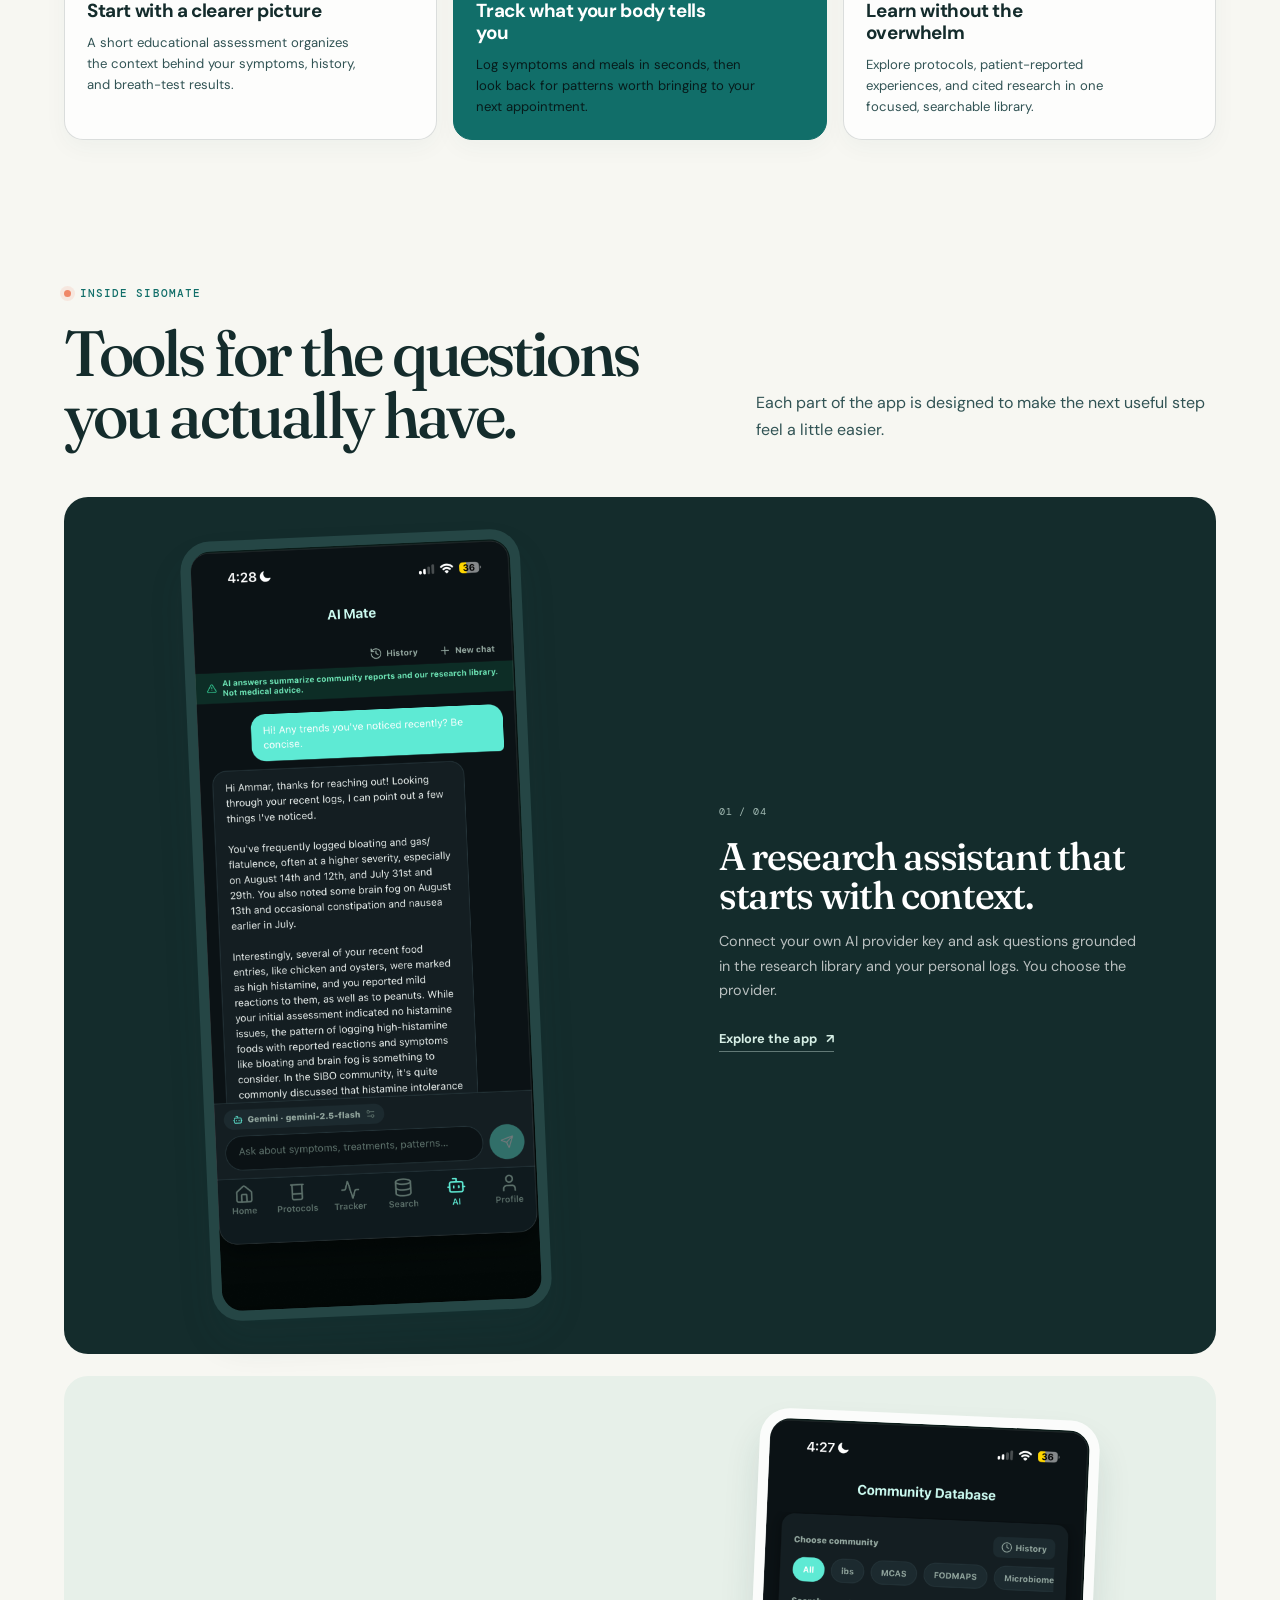
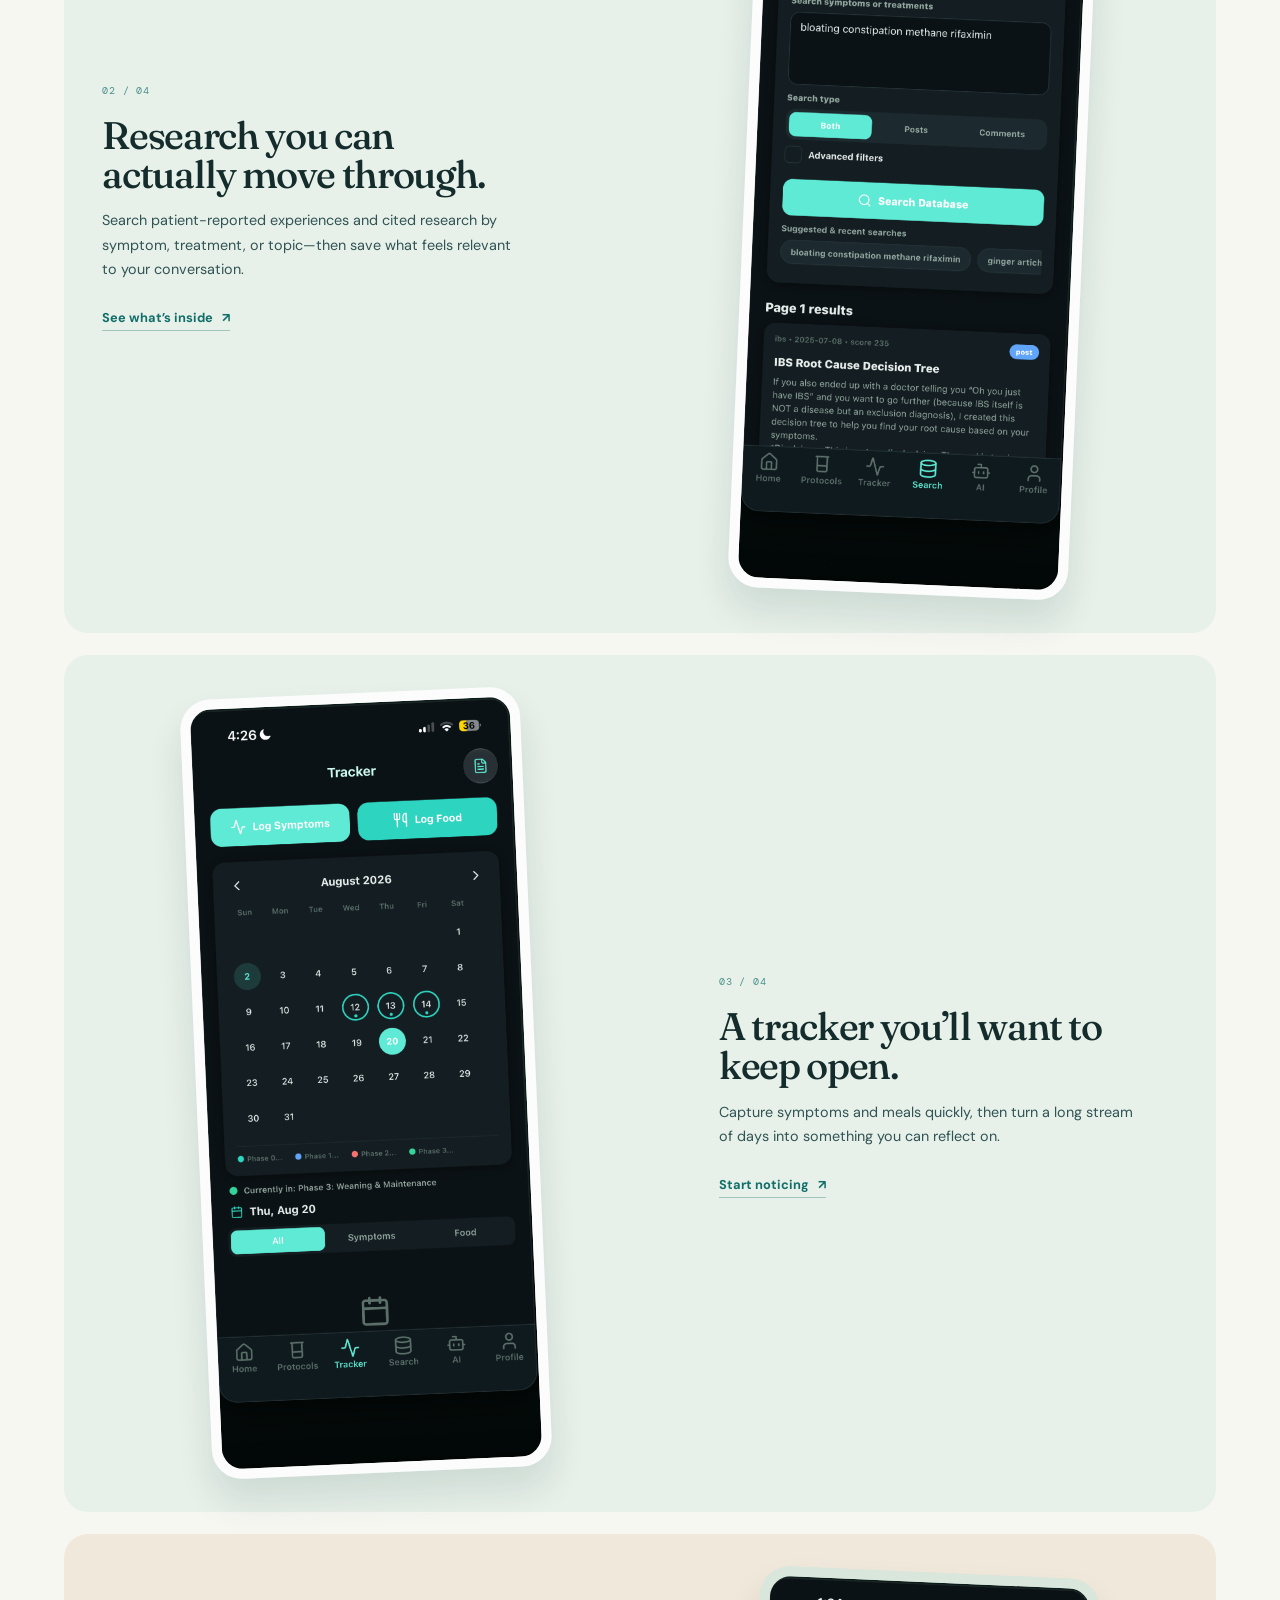
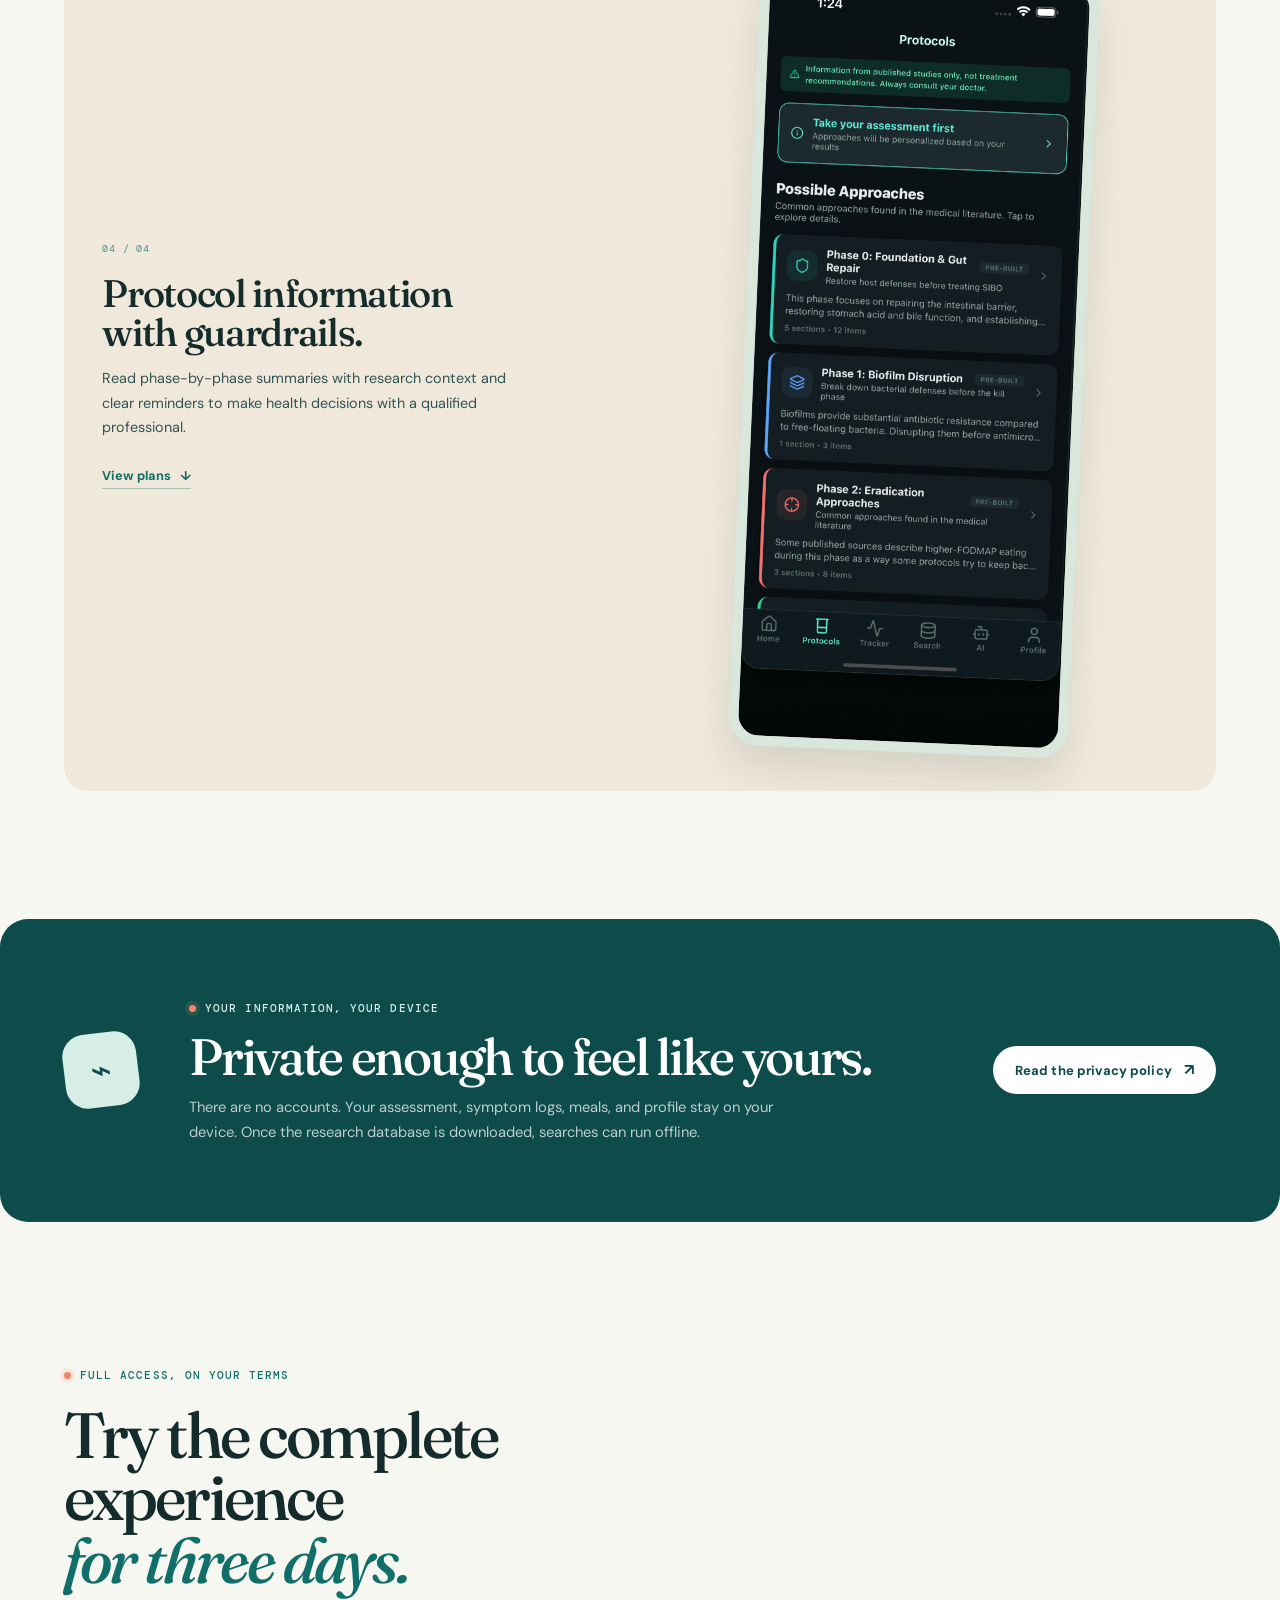
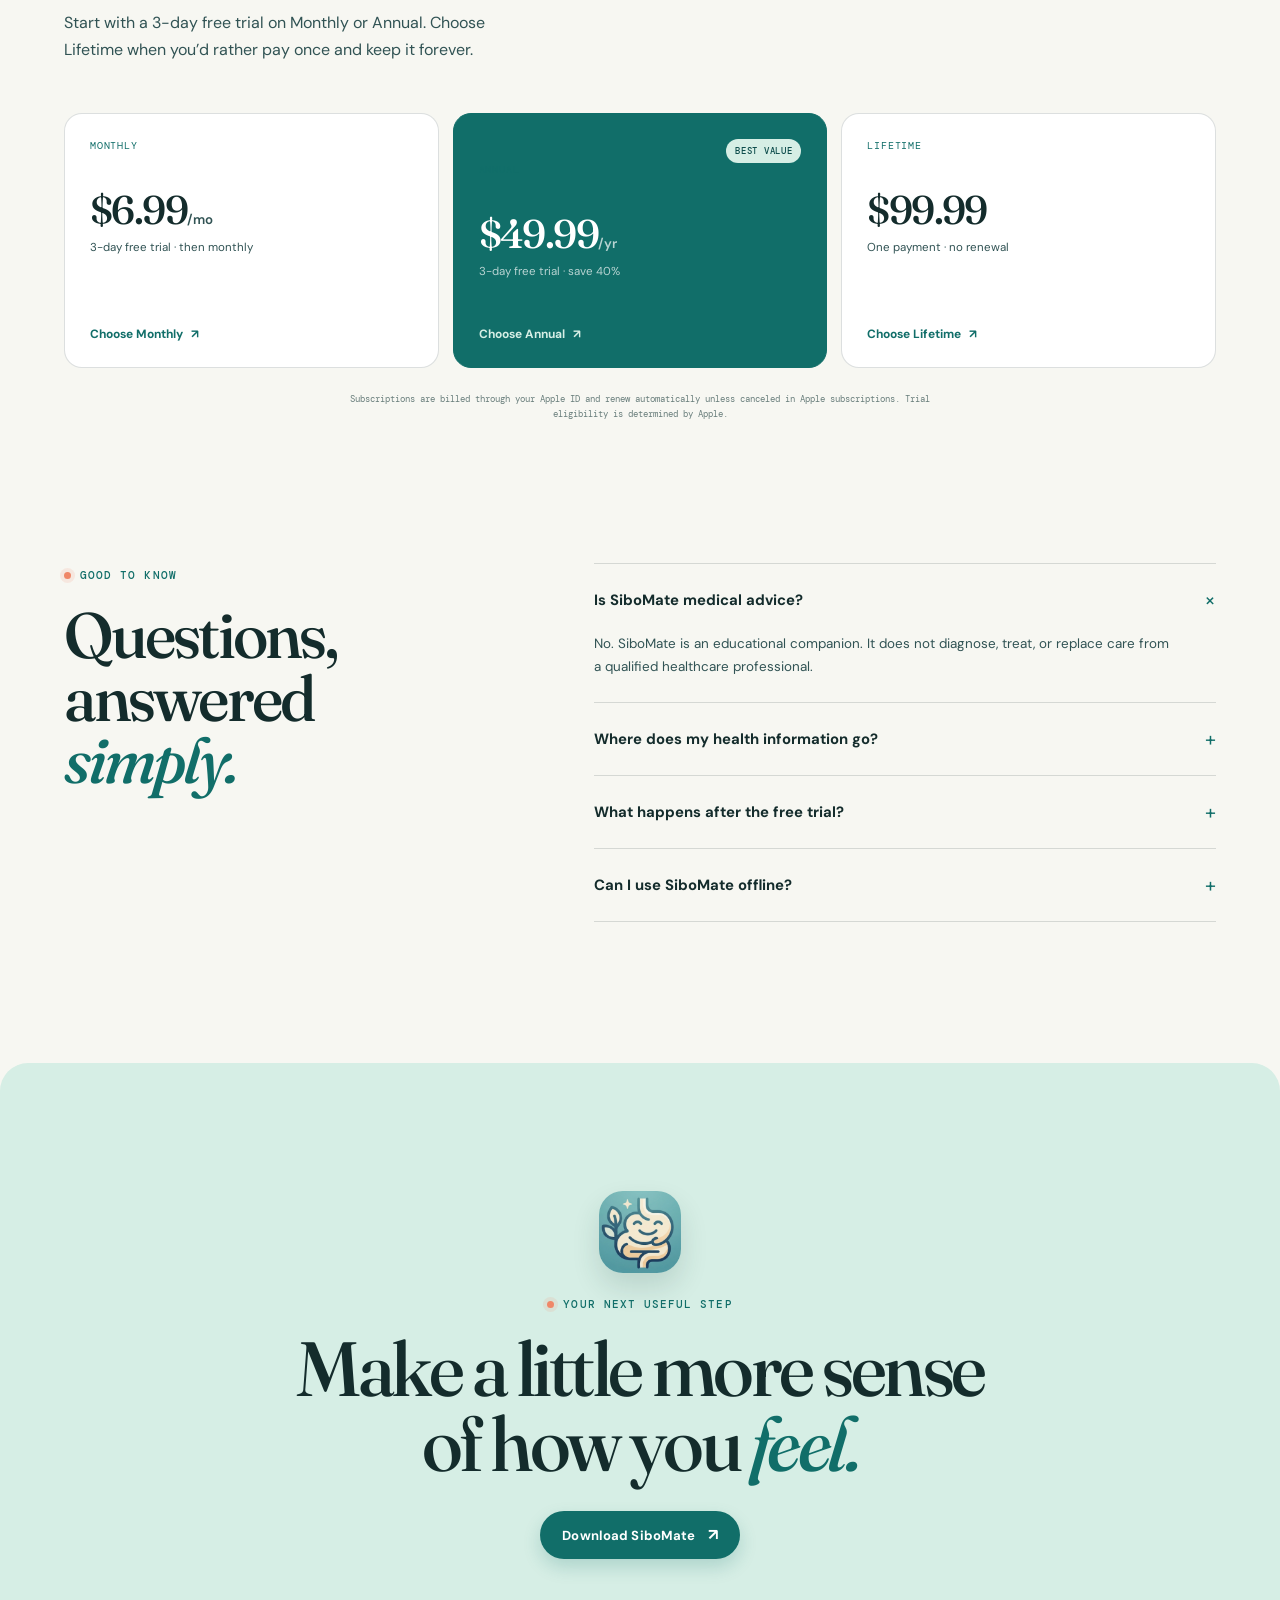
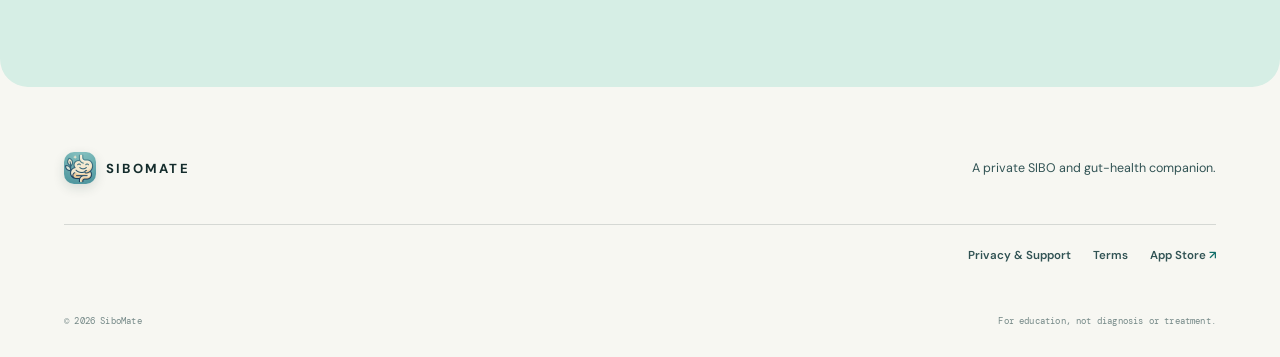
==== commit 45329c34: "Use clean app screens and add first-party privacy page" ====
--- a/index.html
+++ b/index.html
@@ -61,7 +61,7 @@
               <div class="phone-glow"></div>
               <div class="phone-frame">
                 <div class="phone-notch"></div>
-                <img src="1_Home.png" alt="SiboMate home screen showing a personalized gut-health overview" />
+                <img src="app-home.png" alt="SiboMate home screen showing a personalized gut-health overview" />
               </div>
             </div>
             <div class="floating-card floating-card-top"><span class="floating-icon">✦</span><div><strong>Notice your patterns</strong><small>without the noise</small></div></div>
@@ -110,19 +110,19 @@
           </div>
           <div class="feature-showcase">
             <article class="feature-row feature-row-dark reveal">
-              <div class="feature-image feature-image-dark"><img src="2_AI.png" alt="SiboMate AI research assistant screen" loading="lazy" /></div>
+              <div class="feature-image feature-image-dark"><img src="app-ai.png" alt="SiboMate AI research assistant screen" loading="lazy" /></div>
               <div class="feature-copy"><span class="feature-index">01 / 04</span><h3>A research assistant that starts with context.</h3><p>Connect your own AI provider key and ask questions grounded in the research library and your personal logs. You choose the provider.</p><a href="https://apps.apple.com/us/app/sibomate/id6792794417" target="_blank" rel="noreferrer" class="text-link text-link-light">Explore the app <span>↗</span></a></div>
             </article>
             <article class="feature-row feature-row-reverse reveal">
-              <div class="feature-image"><img src="3_Database.png" alt="SiboMate patient experience research database" loading="lazy" /></div>
+              <div class="feature-image"><img src="app-database.png" alt="SiboMate patient experience research database" loading="lazy" /></div>
               <div class="feature-copy"><span class="feature-index">02 / 04</span><h3>Research you can actually move through.</h3><p>Search patient-reported experiences and cited research by symptom, treatment, or topic—then save what feels relevant to your conversation.</p><a href="https://apps.apple.com/us/app/sibomate/id6792794417" target="_blank" rel="noreferrer" class="text-link">See what’s inside <span>↗</span></a></div>
             </article>
             <article class="feature-row reveal">
-              <div class="feature-image"><img src="4_Tracker.png" alt="SiboMate symptom and food tracker screen" loading="lazy" /></div>
+              <div class="feature-image"><img src="app-tracker.png" alt="SiboMate symptom and food tracker screen" loading="lazy" /></div>
               <div class="feature-copy"><span class="feature-index">03 / 04</span><h3>A tracker you’ll want to keep open.</h3><p>Capture symptoms and meals quickly, then turn a long stream of days into something you can reflect on.</p><a href="https://apps.apple.com/us/app/sibomate/id6792794417" target="_blank" rel="noreferrer" class="text-link">Start noticing <span>↗</span></a></div>
             </article>
             <article class="feature-row feature-row-reverse feature-row-last reveal">
-              <div class="feature-image feature-image-sage"><img src="6_Protocols.png" alt="SiboMate protocol library screen" loading="lazy" /></div>
+              <div class="feature-image feature-image-sage"><img src="app-protocols.png" alt="SiboMate protocol library screen" loading="lazy" /></div>
               <div class="feature-copy"><span class="feature-index">04 / 04</span><h3>Protocol information with guardrails.</h3><p>Read phase-by-phase summaries with research context and clear reminders to make health decisions with a qualified professional.</p><a href="#plans" class="text-link">View plans <span>↓</span></a></div>
             </article>
           </div>
@@ -131,7 +131,7 @@
         <section class="privacy-band section-pad reveal">
           <div class="privacy-icon"><span>⌁</span></div>
           <div><div class="eyebrow eyebrow-light"><span class="eyebrow-dot"></span> Your information, your device</div><h2>Private enough to feel like yours.</h2><p>There are no accounts. Your assessment, symptom logs, meals, and profile stay on your device. Once the research database is downloaded, searches can run offline.</p></div>
-          <a href="https://sibomateprivacy.netlify.app/" target="_blank" rel="noreferrer" class="button button-light">Read the privacy policy <span>↗</span></a>
+          <a href="privacy.html" class="button button-light">Read the privacy policy <span>↗</span></a>
         </section>
 
         <section class="plans section-pad" id="plans">
@@ -164,7 +164,7 @@
 
       <footer class="site-footer section-pad">
         <div class="footer-main"><a class="brand" href="#top"><img class="brand-mark" src="icon.png" alt="" width="32" height="32" /><span class="brand-name">SiboMate</span></a><p>A private SIBO and gut-health companion.</p></div>
-        <div class="footer-links"><a href="https://sibomateprivacy.netlify.app/" target="_blank" rel="noreferrer">Privacy</a><a href="https://www.apple.com/legal/internet-services/itunes/dev/stdeula/" target="_blank" rel="noreferrer">Terms</a><a href="https://apps.apple.com/us/app/sibomate/id6792794417" target="_blank" rel="noreferrer">App Store <span>↗</span></a></div>
+        <div class="footer-links"><a href="privacy.html">Privacy &amp; Support</a><a href="https://www.apple.com/legal/internet-services/itunes/dev/stdeula/" target="_blank" rel="noreferrer">Terms</a><a href="https://apps.apple.com/us/app/sibomate/id6792794417" target="_blank" rel="noreferrer">App Store <span>↗</span></a></div>
         <div class="footer-bottom"><span>© 2026 SiboMate</span><span>For education, not diagnosis or treatment.</span></div>
       </footer>
     </div>
--- a/styles.css
+++ b/styles.css
@@ -123,6 +123,8 @@
 .feature-image { max-width: 340px; justify-self: center; position: relative; padding: 10px; border-radius: 30px; background: rgba(255,255,255,.83); box-shadow: 0 22px 35px rgba(28,69,66,.12); transform: rotate(-2.5deg); }.feature-row-reverse .feature-image { transform: rotate(2.5deg); }.feature-image-dark { background: #254645; }.feature-image-sage { background: #d8e6dc; }
 .feature-image img { display: block; width: 100%; height: auto; border-radius: 21px; }
 .image-label { position: absolute; bottom: 24px; left: 24px; padding: 7px 10px; color: var(--ink); background: rgba(255,255,255,.87); border-radius: 7px; font-family: var(--mono); font-size: .57rem; letter-spacing: .04em; text-transform: uppercase; }
+
+.legal-page { padding-top: 74px; }.legal-hero { padding-top: clamp(5rem, 10vw, 9rem); padding-bottom: clamp(4rem, 8vw, 7rem); background: linear-gradient(145deg, #eef4ef 0%, #f7f7f2 58%, #f4e7cd 100%); }.legal-hero h1 { max-width: 850px; margin: 20px 0 18px; font-size: clamp(3.7rem, 8vw, 7.5rem); line-height: .92; letter-spacing: -.055em; }.legal-hero p { max-width: 720px; color: #344846; font-size: clamp(1rem, 1.8vw, 1.22rem); line-height: 1.7; }.legal-hero small { display: block; margin-top: 24px; font-family: var(--mono); color: #647774; }.legal-content { max-width: 920px; padding-top: clamp(4rem, 8vw, 7rem); padding-bottom: clamp(5rem, 10vw, 9rem); }.legal-content .legal-lede { padding: clamp(1.5rem, 4vw, 2.4rem); border-radius: 22px; background: var(--teal-deep); color: rgba(255,255,255,.86); font-size: 1.05rem; line-height: 1.8; }.legal-content h2 { margin: 3.5rem 0 1rem; font-size: clamp(2rem, 4vw, 3.15rem); }.legal-content h3 { margin: 2rem 0 .7rem; font-size: 1.2rem; }.legal-content p, .legal-content li { color: #435653; line-height: 1.8; }.legal-content li + li { margin-top: .45rem; }.legal-content a { color: #156b62; text-decoration: underline; text-underline-offset: 3px; }.legal-content hr { margin: 4rem 0 0; border: 0; border-top: 1px solid var(--line); }
 .feature-copy { max-width: 420px; }.feature-index { opacity: .72; }.feature-row-dark .feature-index { color: var(--mint); }.feature-copy h3 { margin: 17px 0 14px; font-family: var(--display); font-size: clamp(2rem, 3vw, 3.45rem); font-weight: 500; line-height: 1.02; letter-spacing: -.035em; }.feature-copy p { color: var(--ink-soft); font-size: .9rem; line-height: 1.7; margin-bottom: 24px; }.feature-row-dark .feature-copy p { color: rgba(255,255,255,.7); }.text-link-light { color: var(--mint); border-color: rgba(214,238,229,.4); }
 
 .privacy-band { display: grid; grid-template-columns: auto minmax(0, 1fr) auto; align-items: center; gap: clamp(1.25rem, 4vw, 4.5rem); padding-top: clamp(3.2rem, 6vw, 5.3rem); padding-bottom: clamp(3.2rem, 6vw, 5.3rem); color: var(--white); background: var(--teal-deep); border-radius: 28px; margin-top: 0; margin-bottom: clamp(6rem, 11vw, 11rem); }
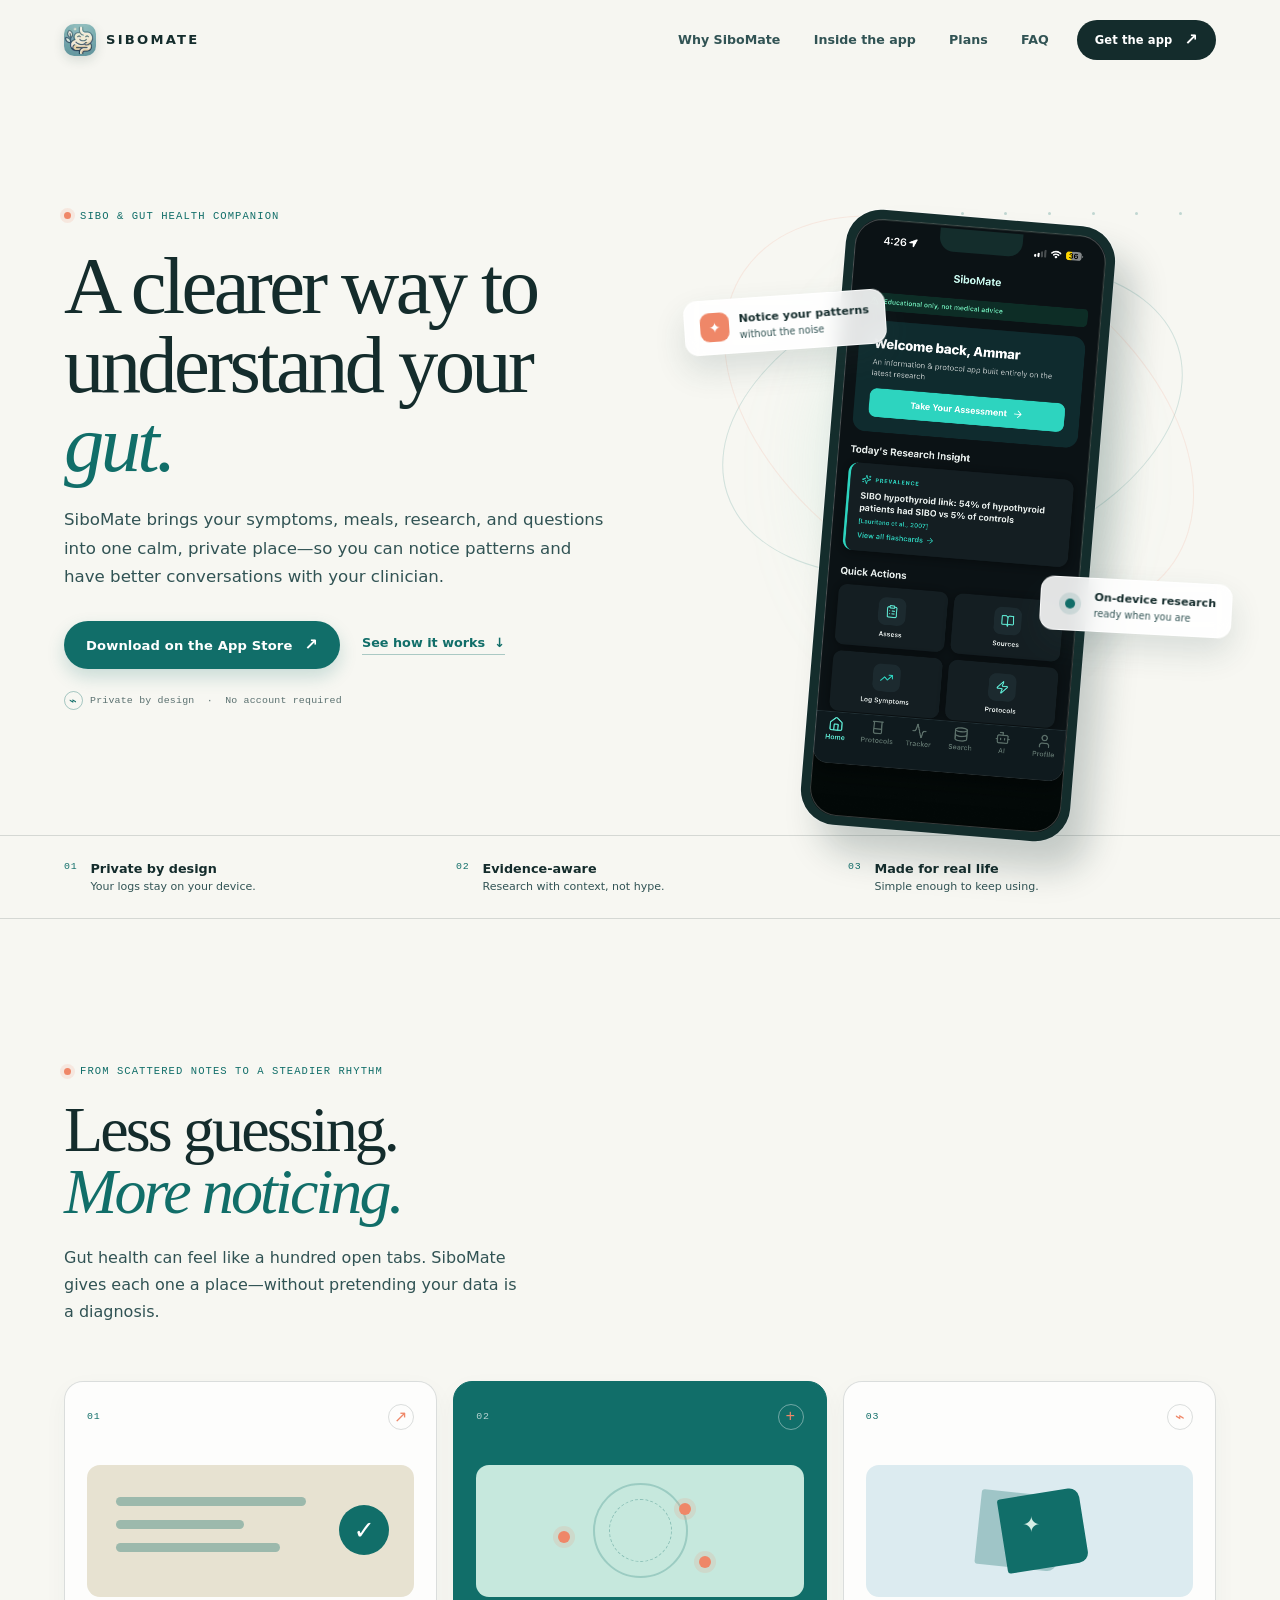
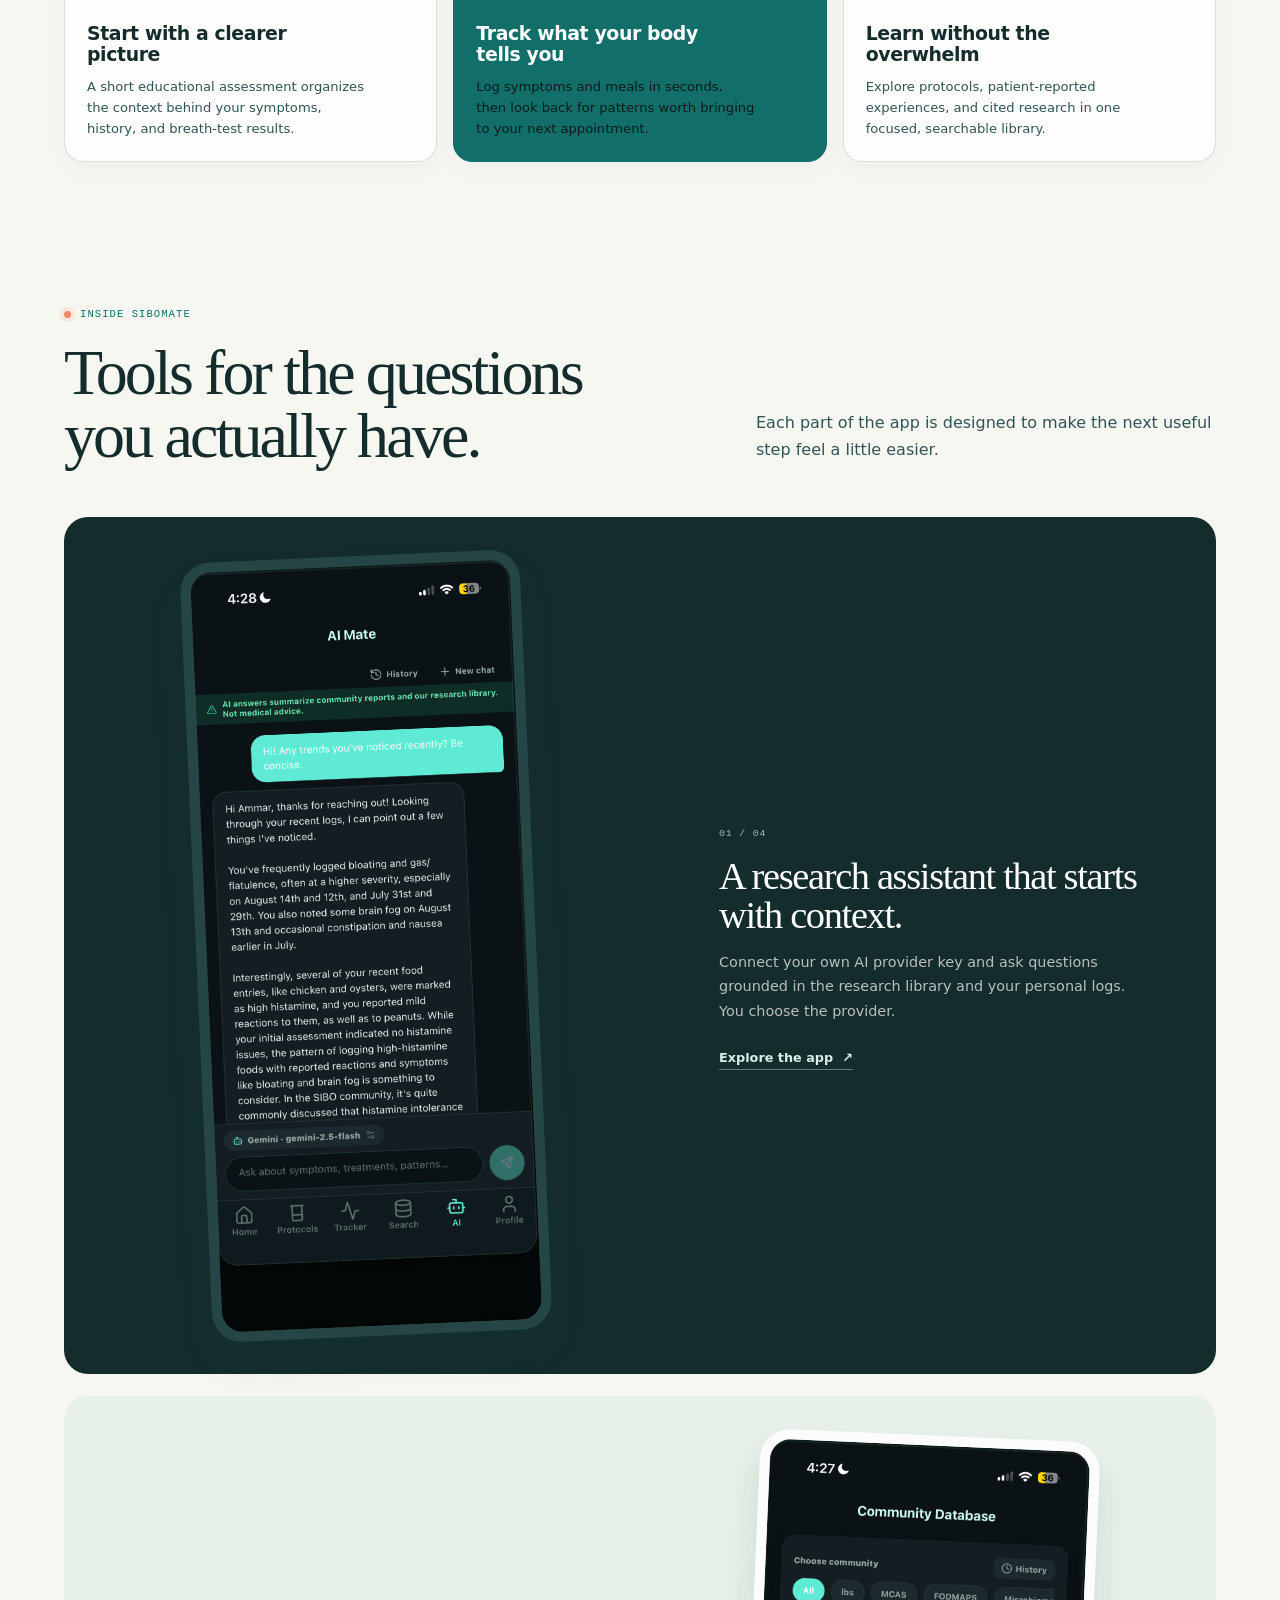
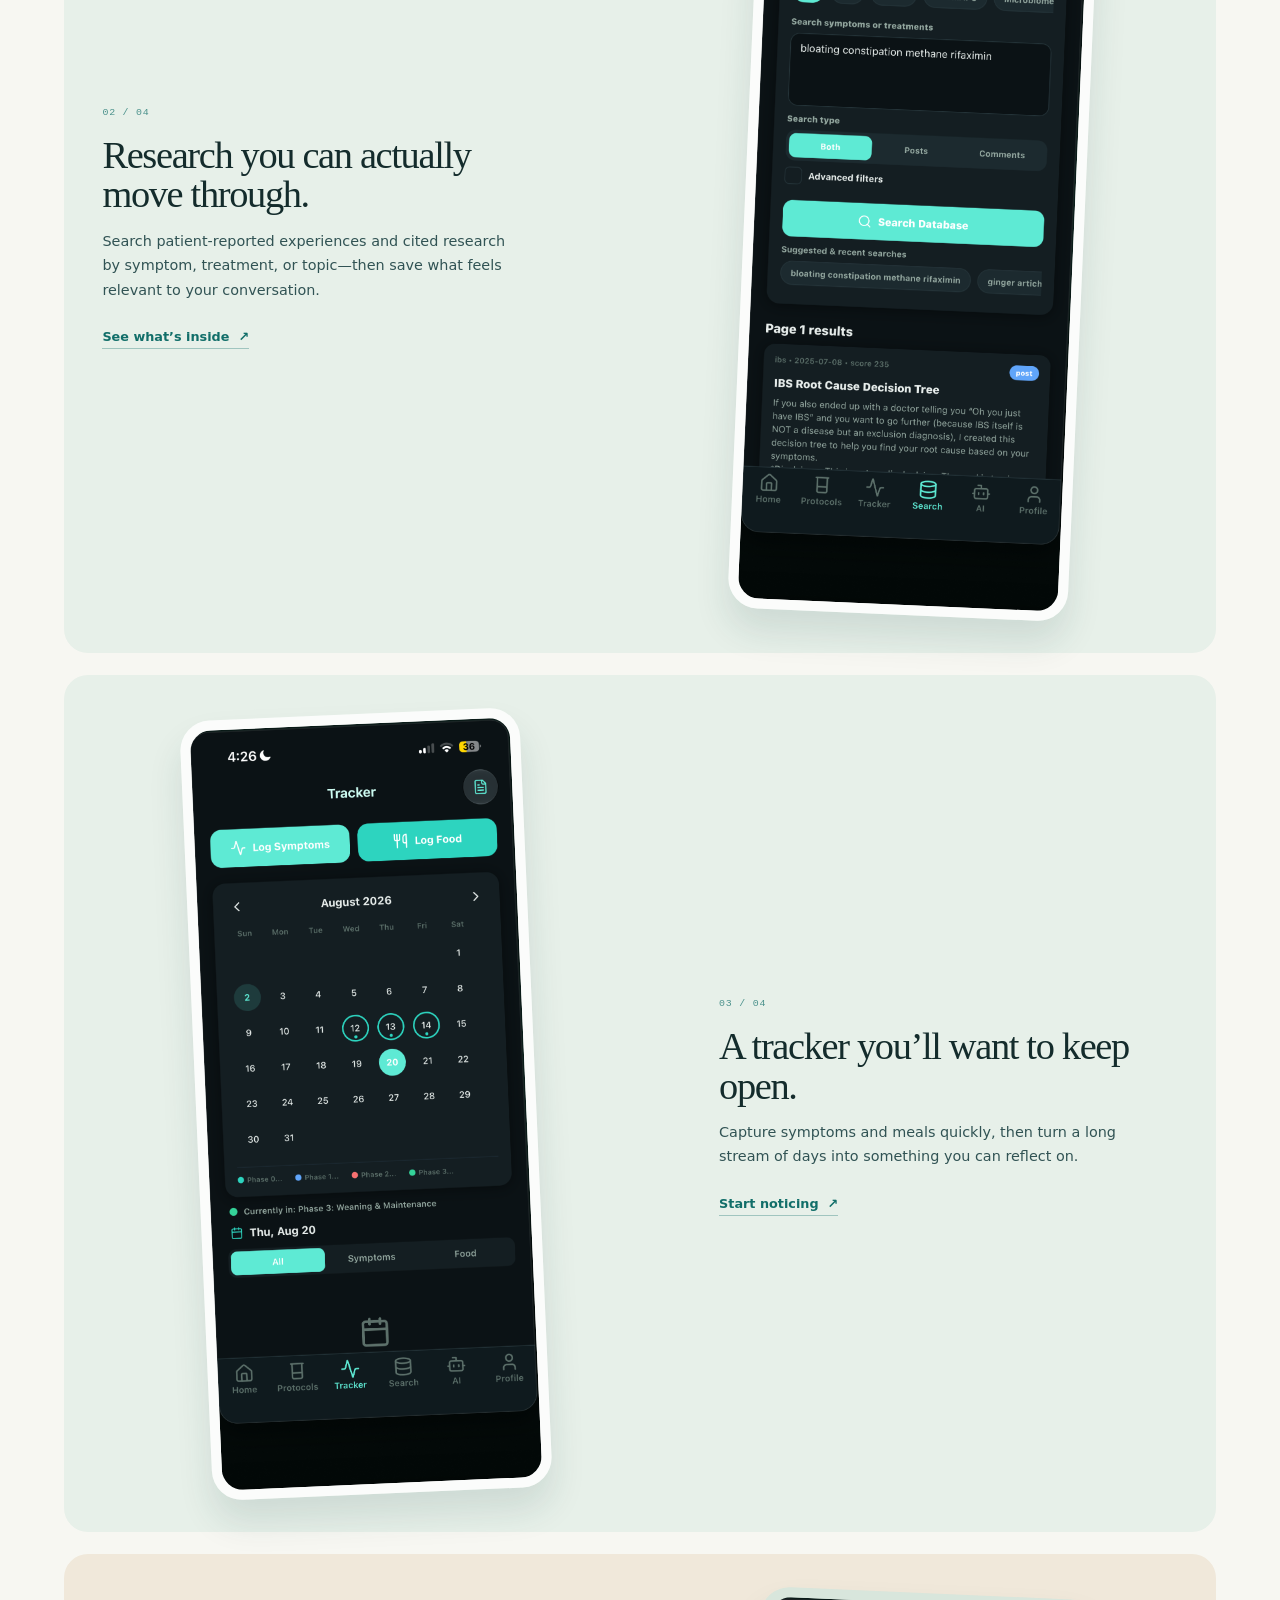
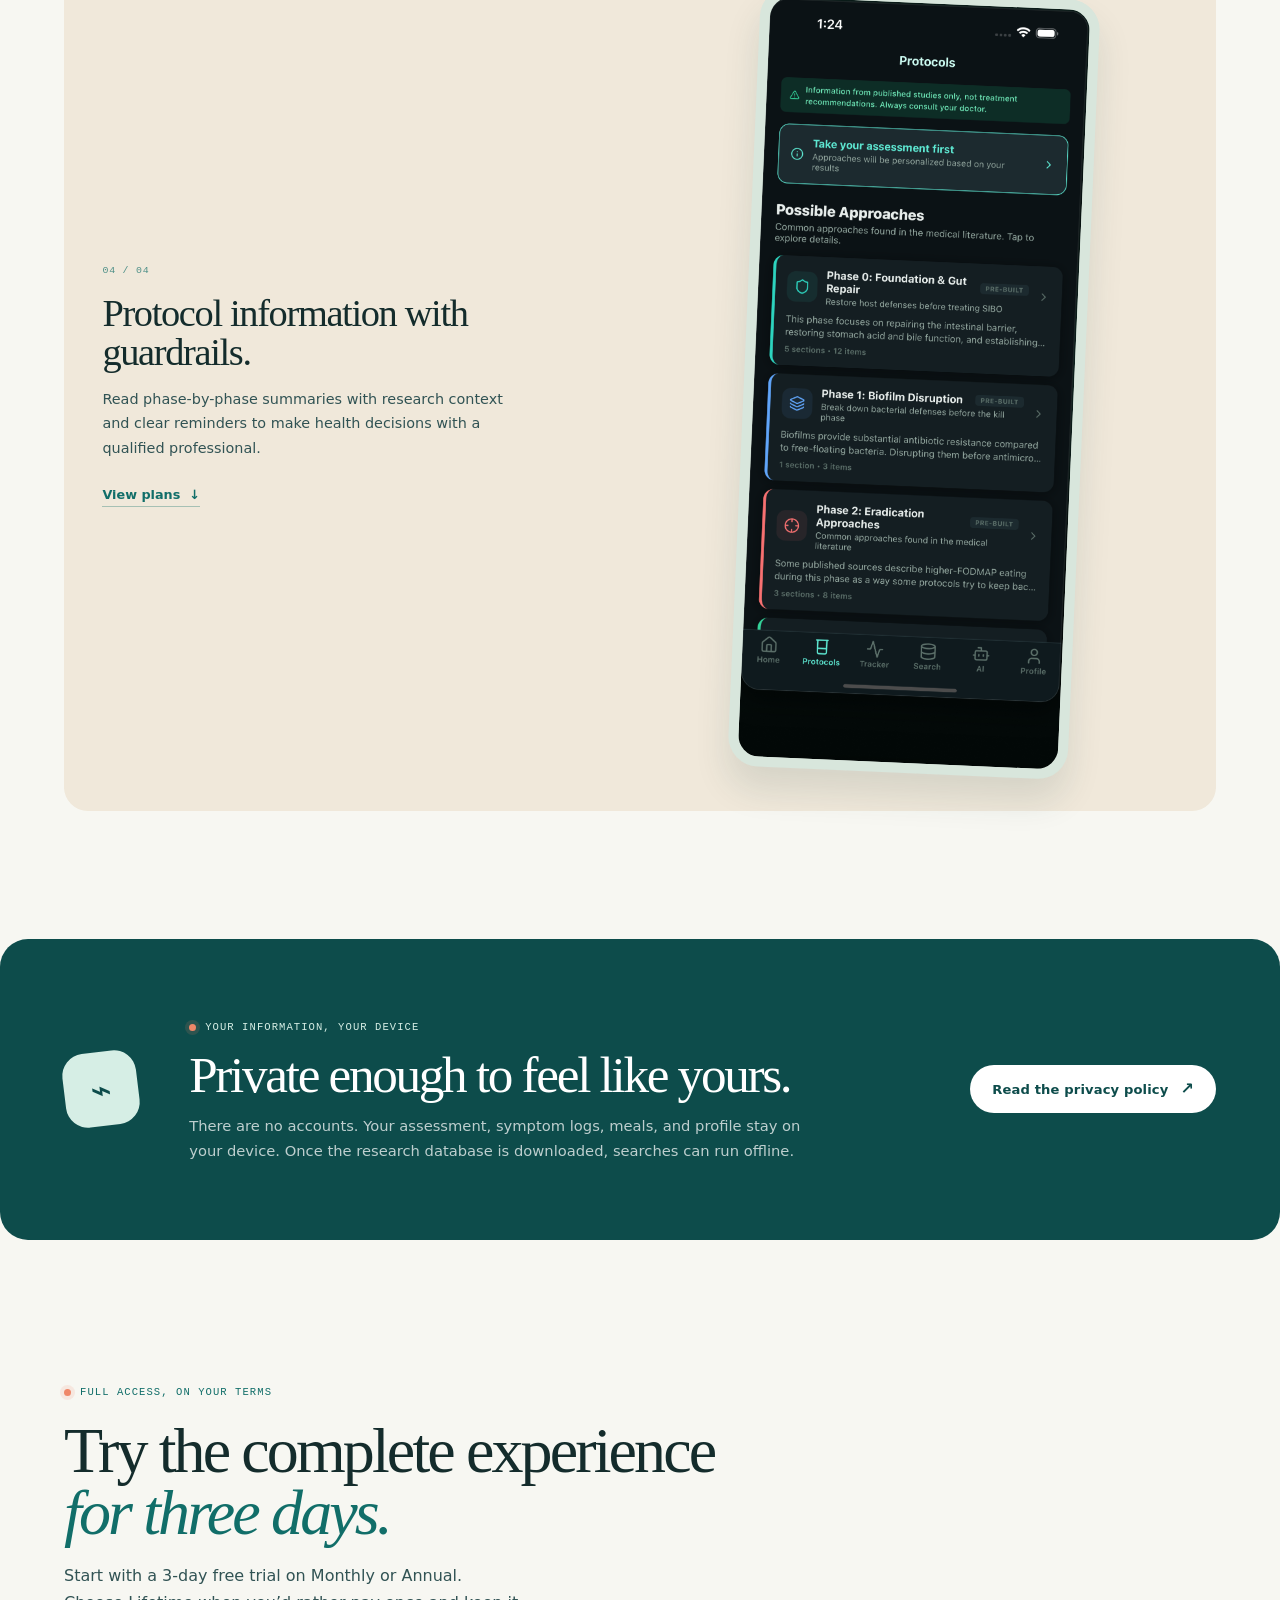
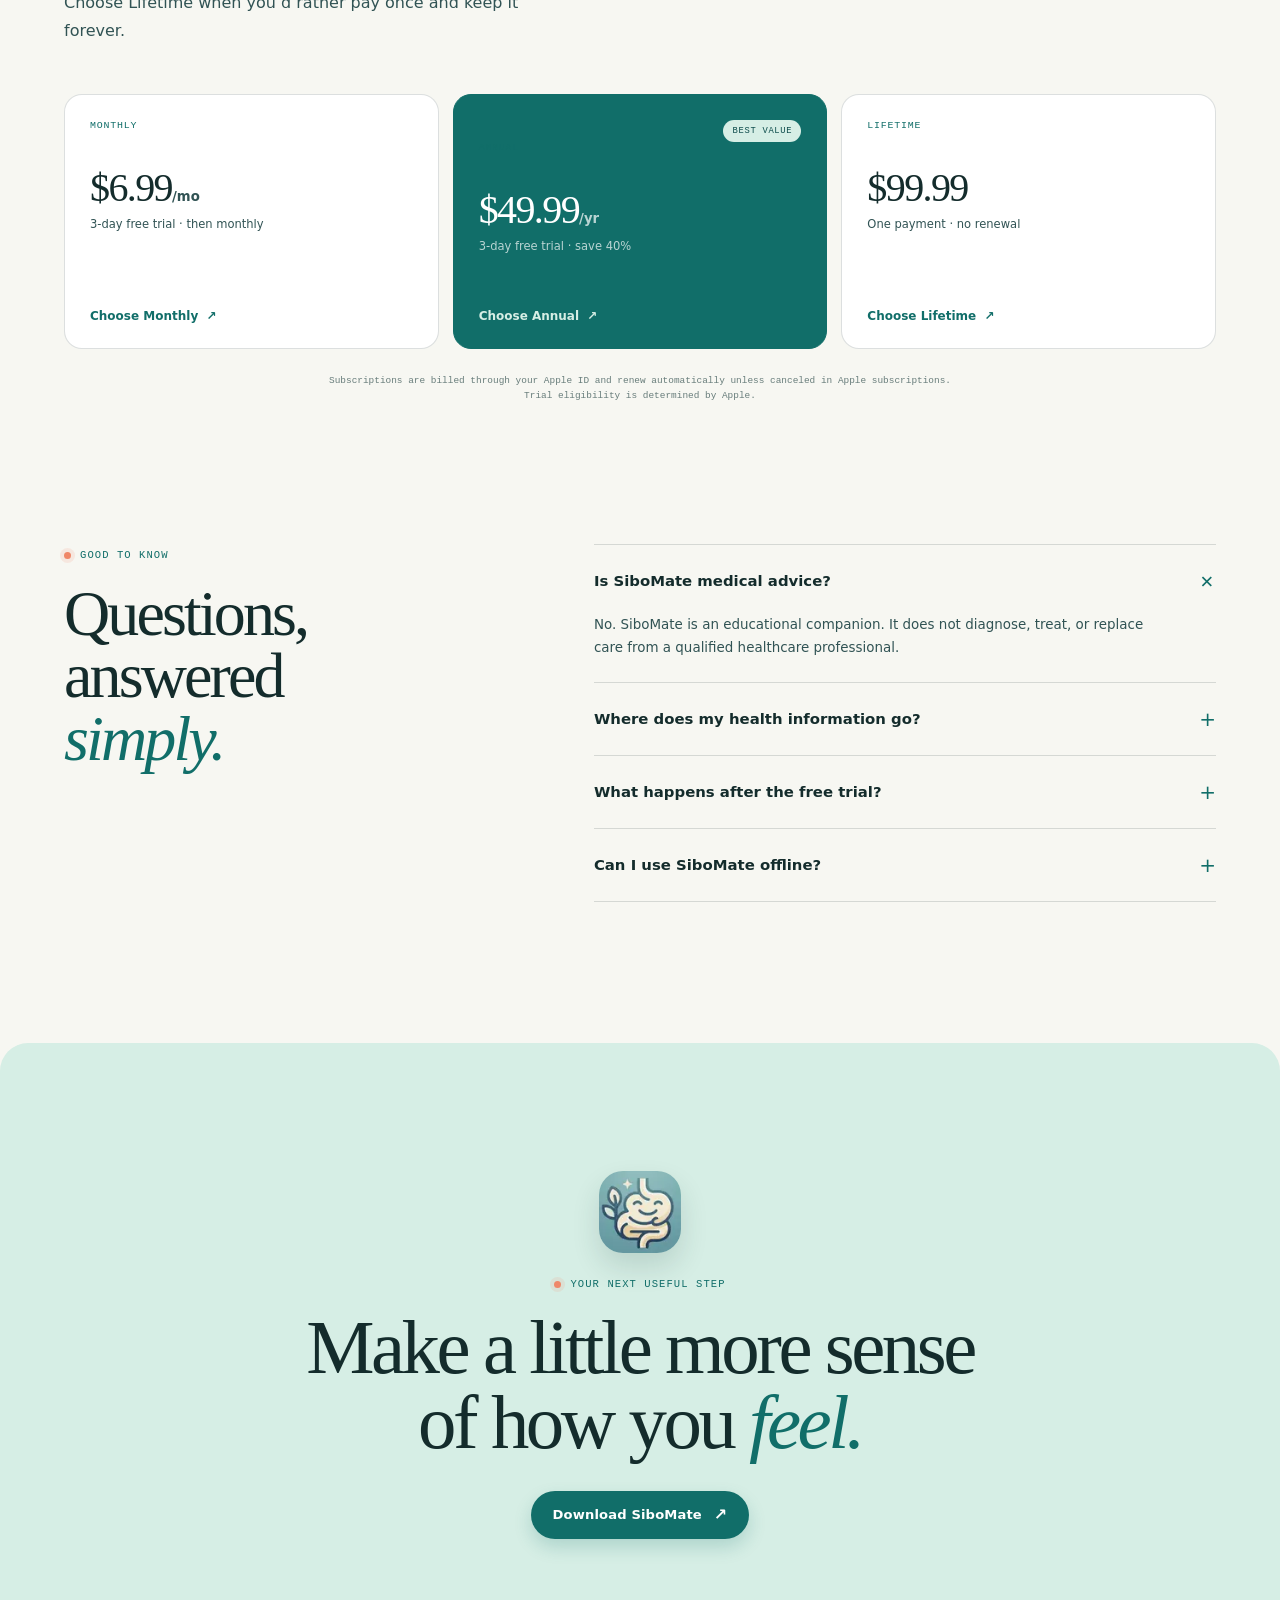
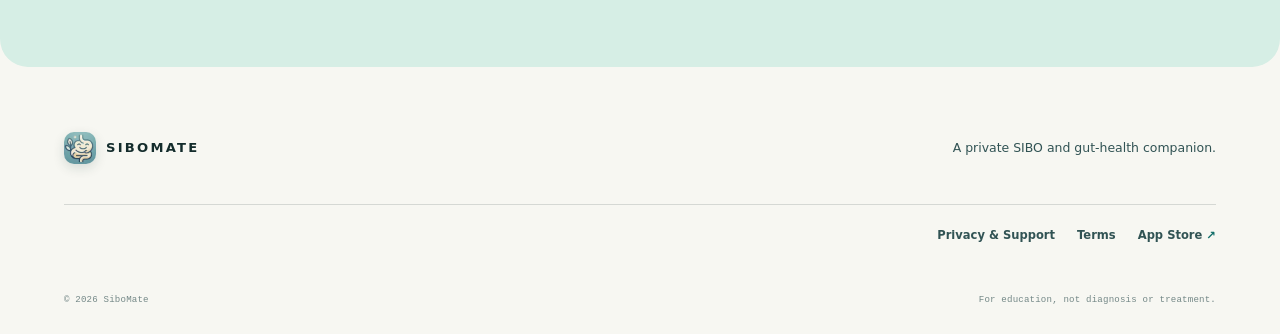
==== commit d142de39: "Add SEO metadata and production launch files" ====
--- a/index.html
+++ b/index.html
@@ -4,24 +4,69 @@
     <meta charset="UTF-8" />
     <meta name="viewport" content="width=device-width, initial-scale=1" />
     <meta name="theme-color" content="#f7f7f2" />
+    <meta name="referrer" content="strict-origin-when-cross-origin" />
+    <meta http-equiv="Content-Security-Policy" content="default-src 'self'; base-uri 'self'; object-src 'none'; frame-ancestors 'none'; form-action 'self'; script-src 'self' 'unsafe-inline'; style-src 'self' 'unsafe-inline' https://fonts.googleapis.com; font-src https://fonts.gstatic.com; img-src 'self' data:; connect-src 'self'; upgrade-insecure-requests" />
     <meta name="description" content="SiboMate is a private SIBO and gut-health companion for understanding symptoms, meals, research, and next steps." />
+    <link rel="canonical" href="https://sibomate.me/" />
     <meta property="og:title" content="SiboMate · A clearer way to understand your gut" />
     <meta property="og:description" content="A private SIBO companion for assessment, symptom tracking, research, and calmer conversations with your clinician." />
     <meta property="og:type" content="website" />
-    <meta property="og:image" content="icon.png" />
+    <meta property="og:url" content="https://sibomate.me/" />
+    <meta property="og:site_name" content="SiboMate" />
+    <meta property="og:image" content="https://sibomate.me/social-share.jpg" />
+    <meta property="og:image:width" content="1200" />
+    <meta property="og:image:height" content="630" />
+    <meta property="og:image:alt" content="SiboMate app icon on a calm ivory and sage background" />
+    <meta name="twitter:card" content="summary_large_image" />
+    <meta name="twitter:title" content="SiboMate · A clearer way to understand your gut" />
+    <meta name="twitter:description" content="A private SIBO companion for assessment, symptom tracking, research, and calmer conversations with your clinician." />
+    <meta name="twitter:image" content="https://sibomate.me/social-share.jpg" />
     <title>SiboMate · A clearer way to understand your gut</title>
-    <link rel="icon" href="icon.png" />
-    <link rel="apple-touch-icon" href="icon.png" />
+    <link rel="icon" type="image/png" sizes="32x32" href="favicon-32.png" />
+    <link rel="apple-touch-icon" sizes="180x180" href="apple-touch-icon.png" />
     <link rel="preconnect" href="https://fonts.googleapis.com" />
     <link rel="preconnect" href="https://fonts.gstatic.com" crossorigin />
     <link href="https://fonts.googleapis.com/css2?family=DM+Mono:wght@400;500&family=DM+Sans:wght@400;500;600;700&family=Fraunces:opsz,wght@9..144,500;9..144,600&display=swap" rel="stylesheet" />
     <link rel="stylesheet" href="styles.css?v=3" />
+    <script type="application/ld+json">
+      {
+        "@context": "https://schema.org",
+        "@graph": [
+          {
+            "@type": "SoftwareApplication",
+            "@id": "https://sibomate.me/#app",
+            "name": "SiboMate",
+            "url": "https://sibomate.me/",
+            "downloadUrl": "https://apps.apple.com/us/app/sibomate/id6792794417",
+            "applicationCategory": "HealthApplication",
+            "operatingSystem": "iOS",
+            "description": "A private SIBO and gut-health companion for organizing symptoms, meals, research, and questions for conversations with a clinician.",
+            "image": "https://sibomate.me/social-share.jpg",
+            "offers": [
+              { "@type": "Offer", "name": "Monthly", "price": "6.99", "priceCurrency": "USD" },
+              { "@type": "Offer", "name": "Annual", "price": "49.99", "priceCurrency": "USD" },
+              { "@type": "Offer", "name": "Lifetime", "price": "99.99", "priceCurrency": "USD" }
+            ]
+          },
+          {
+            "@type": "FAQPage",
+            "@id": "https://sibomate.me/#faq-schema",
+            "mainEntity": [
+              { "@type": "Question", "name": "Is SiboMate medical advice?", "acceptedAnswer": { "@type": "Answer", "text": "No. SiboMate is an educational companion. It does not diagnose, treat, or replace care from a qualified healthcare professional." } },
+              { "@type": "Question", "name": "Where does my health information go?", "acceptedAnswer": { "@type": "Answer", "text": "Your assessment, profile, symptoms, and meals stay on your device. The optional AI tool only sends information to the provider you choose with your own key." } },
+              { "@type": "Question", "name": "What happens after the free trial?", "acceptedAnswer": { "@type": "Answer", "text": "Monthly and Annual trials renew automatically through Apple unless canceled. Lifetime is a one-time purchase. If access ends, the app shows the purchase screen so you can choose a plan." } },
+              { "@type": "Question", "name": "Can I use SiboMate offline?", "acceptedAnswer": { "@type": "Answer", "text": "Yes. Once the research database is downloaded, searches run on your phone and do not require an account." } }
+            ]
+          }
+        ]
+      }
+    </script>
   </head>
   <body>
     <div class="site-shell">
       <header class="site-header" data-header>
         <a class="brand" href="#top" aria-label="SiboMate home">
-          <img class="brand-mark" src="icon.png" alt="" width="32" height="32" />
+          <img class="brand-mark" src="icon-ui.webp" alt="" width="32" height="32" />
           <span class="brand-name">SiboMate</span>
         </a>
         <nav class="desktop-nav" aria-label="Primary navigation">
@@ -155,7 +200,7 @@
         </section>
 
         <section class="final-cta section-pad reveal">
-          <img class="final-cta-mark" src="icon.png" alt="" width="82" height="82" />
+          <img class="final-cta-mark" src="icon-ui.webp" alt="" width="82" height="82" />
           <div class="eyebrow"><span class="eyebrow-dot"></span> Your next useful step</div>
           <h2>Make a little more sense<br />of how you <em>feel.</em></h2>
           <a class="button button-primary" href="https://apps.apple.com/us/app/sibomate/id6792794417" target="_blank" rel="noreferrer">Download SiboMate <span>↗</span></a>
@@ -163,7 +208,7 @@
       </main>
 
       <footer class="site-footer section-pad">
-        <div class="footer-main"><a class="brand" href="#top"><img class="brand-mark" src="icon.png" alt="" width="32" height="32" /><span class="brand-name">SiboMate</span></a><p>A private SIBO and gut-health companion.</p></div>
+        <div class="footer-main"><a class="brand" href="#top"><img class="brand-mark" src="icon-ui.webp" alt="" width="32" height="32" /><span class="brand-name">SiboMate</span></a><p>A private SIBO and gut-health companion.</p></div>
         <div class="footer-links"><a href="privacy.html">Privacy &amp; Support</a><a href="https://www.apple.com/legal/internet-services/itunes/dev/stdeula/" target="_blank" rel="noreferrer">Terms</a><a href="https://apps.apple.com/us/app/sibomate/id6792794417" target="_blank" rel="noreferrer">App Store <span>↗</span></a></div>
         <div class="footer-bottom"><span>© 2026 SiboMate</span><span>For education, not diagnosis or treatment.</span></div>
       </footer>
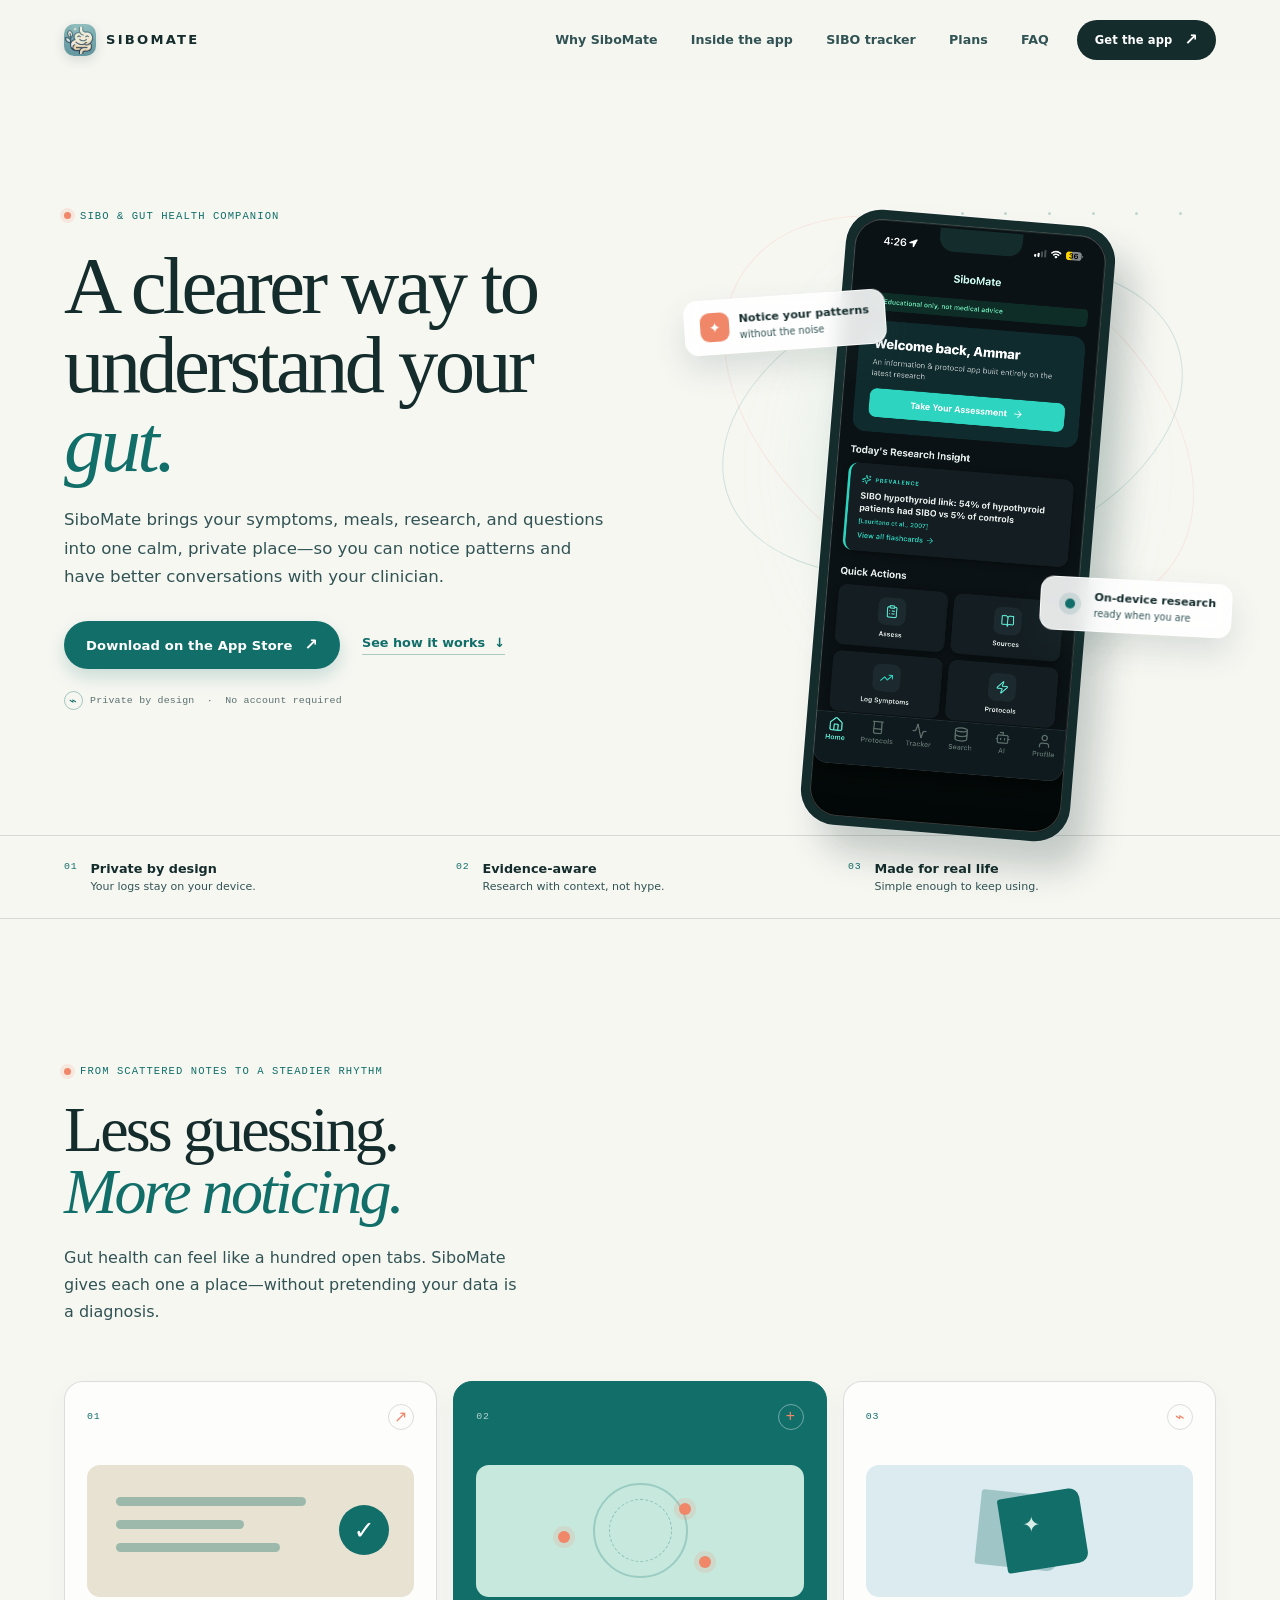
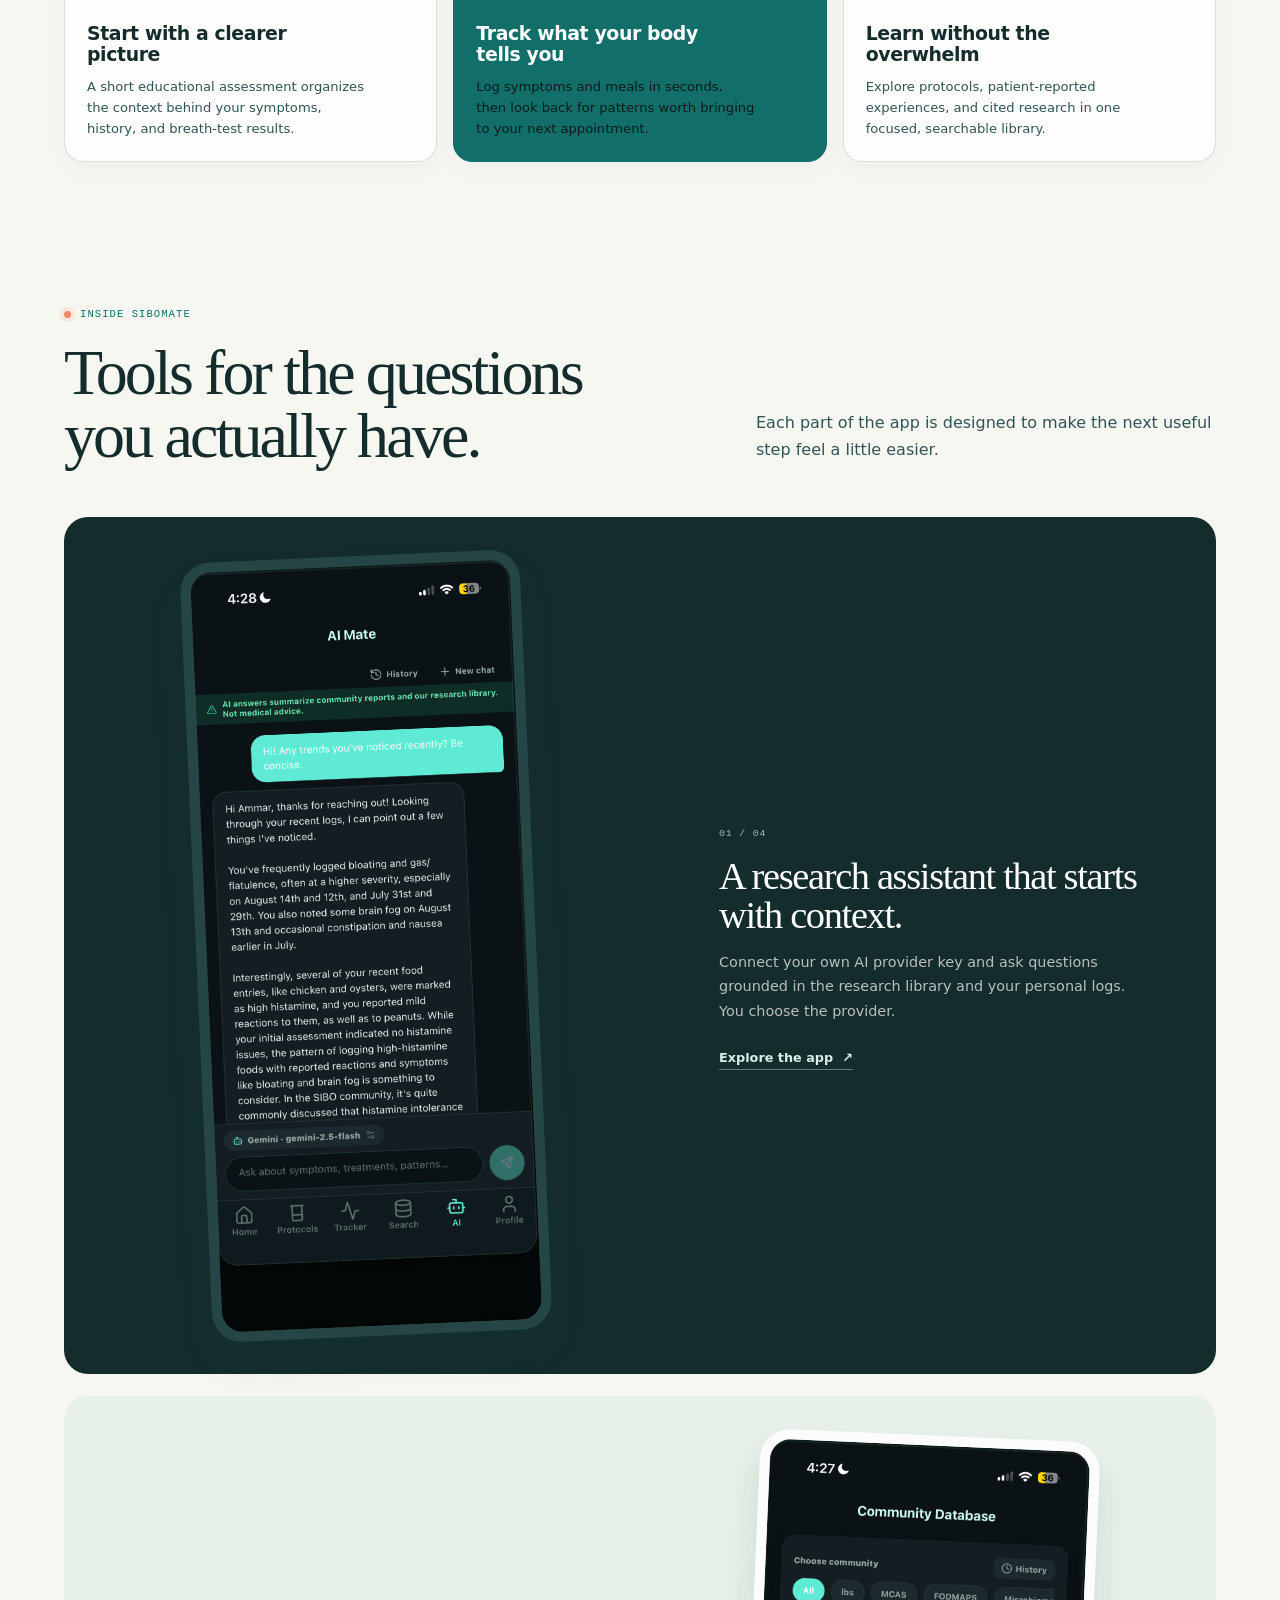
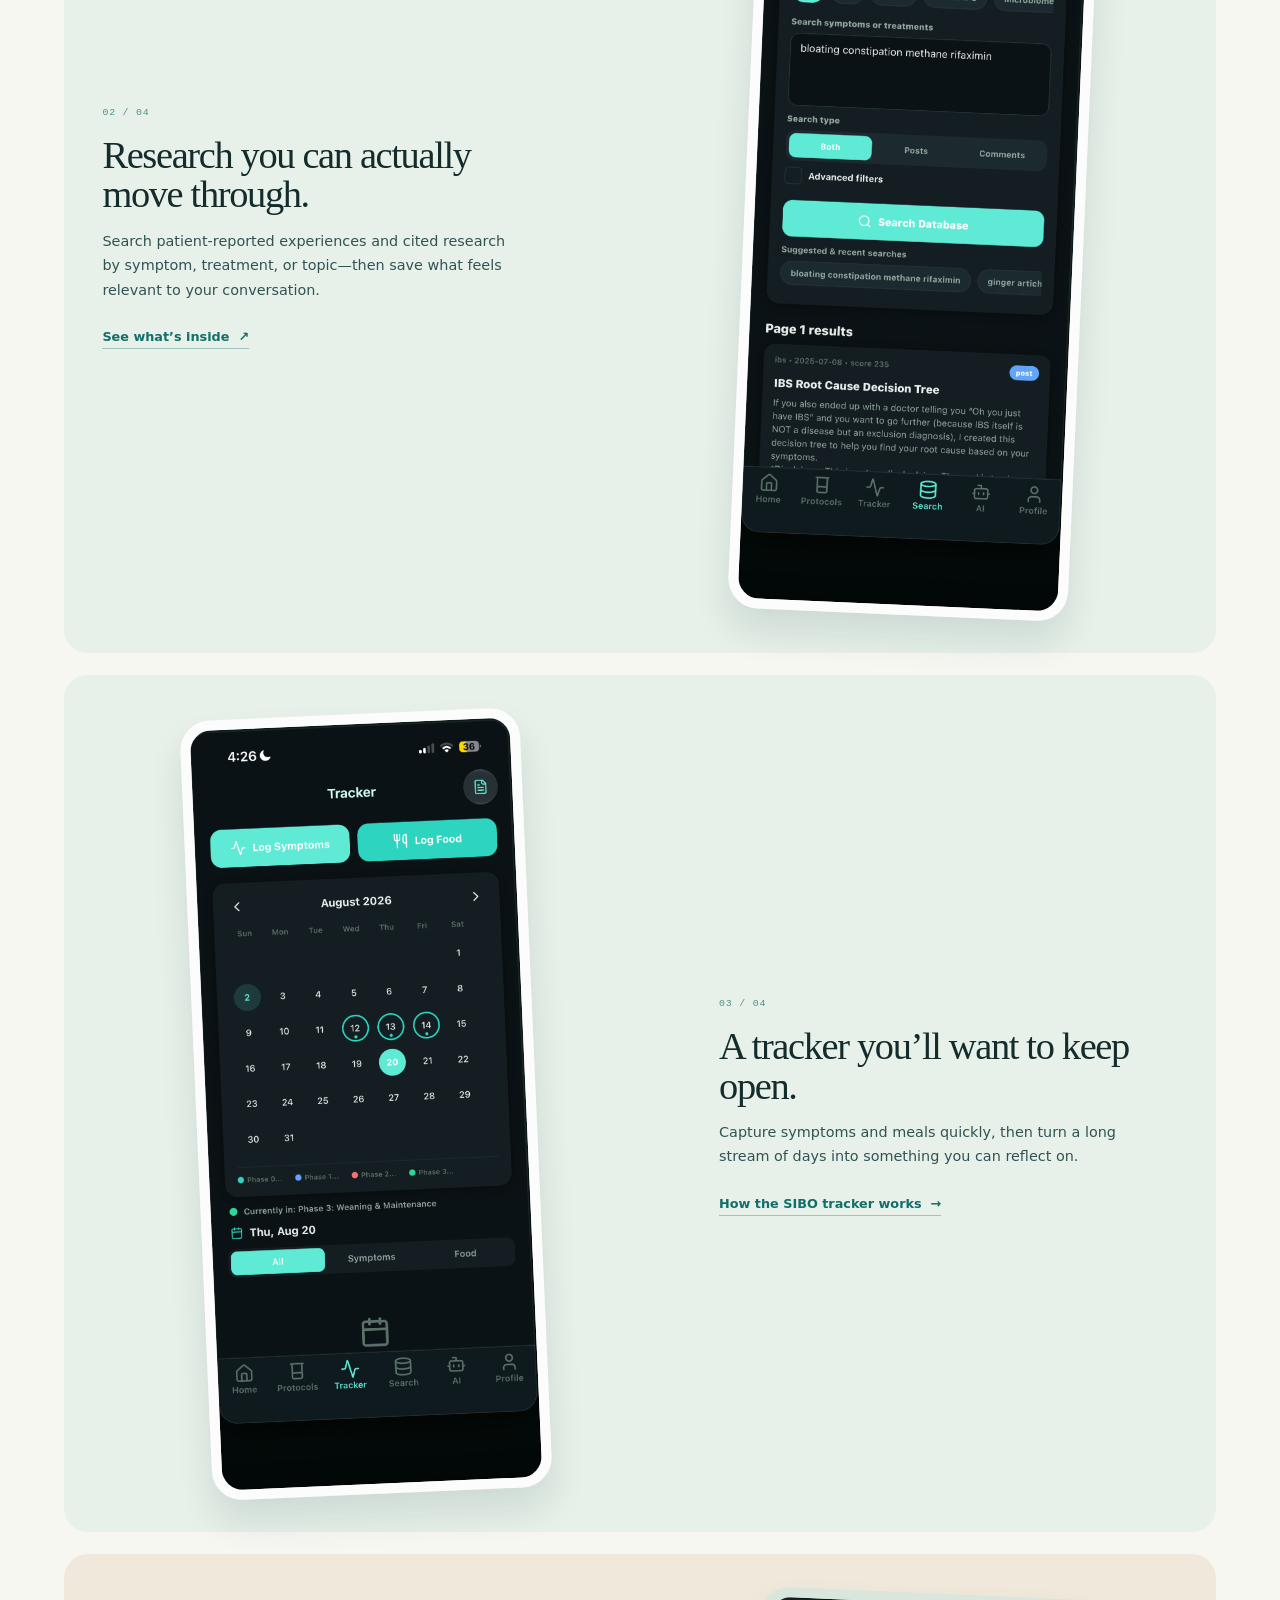
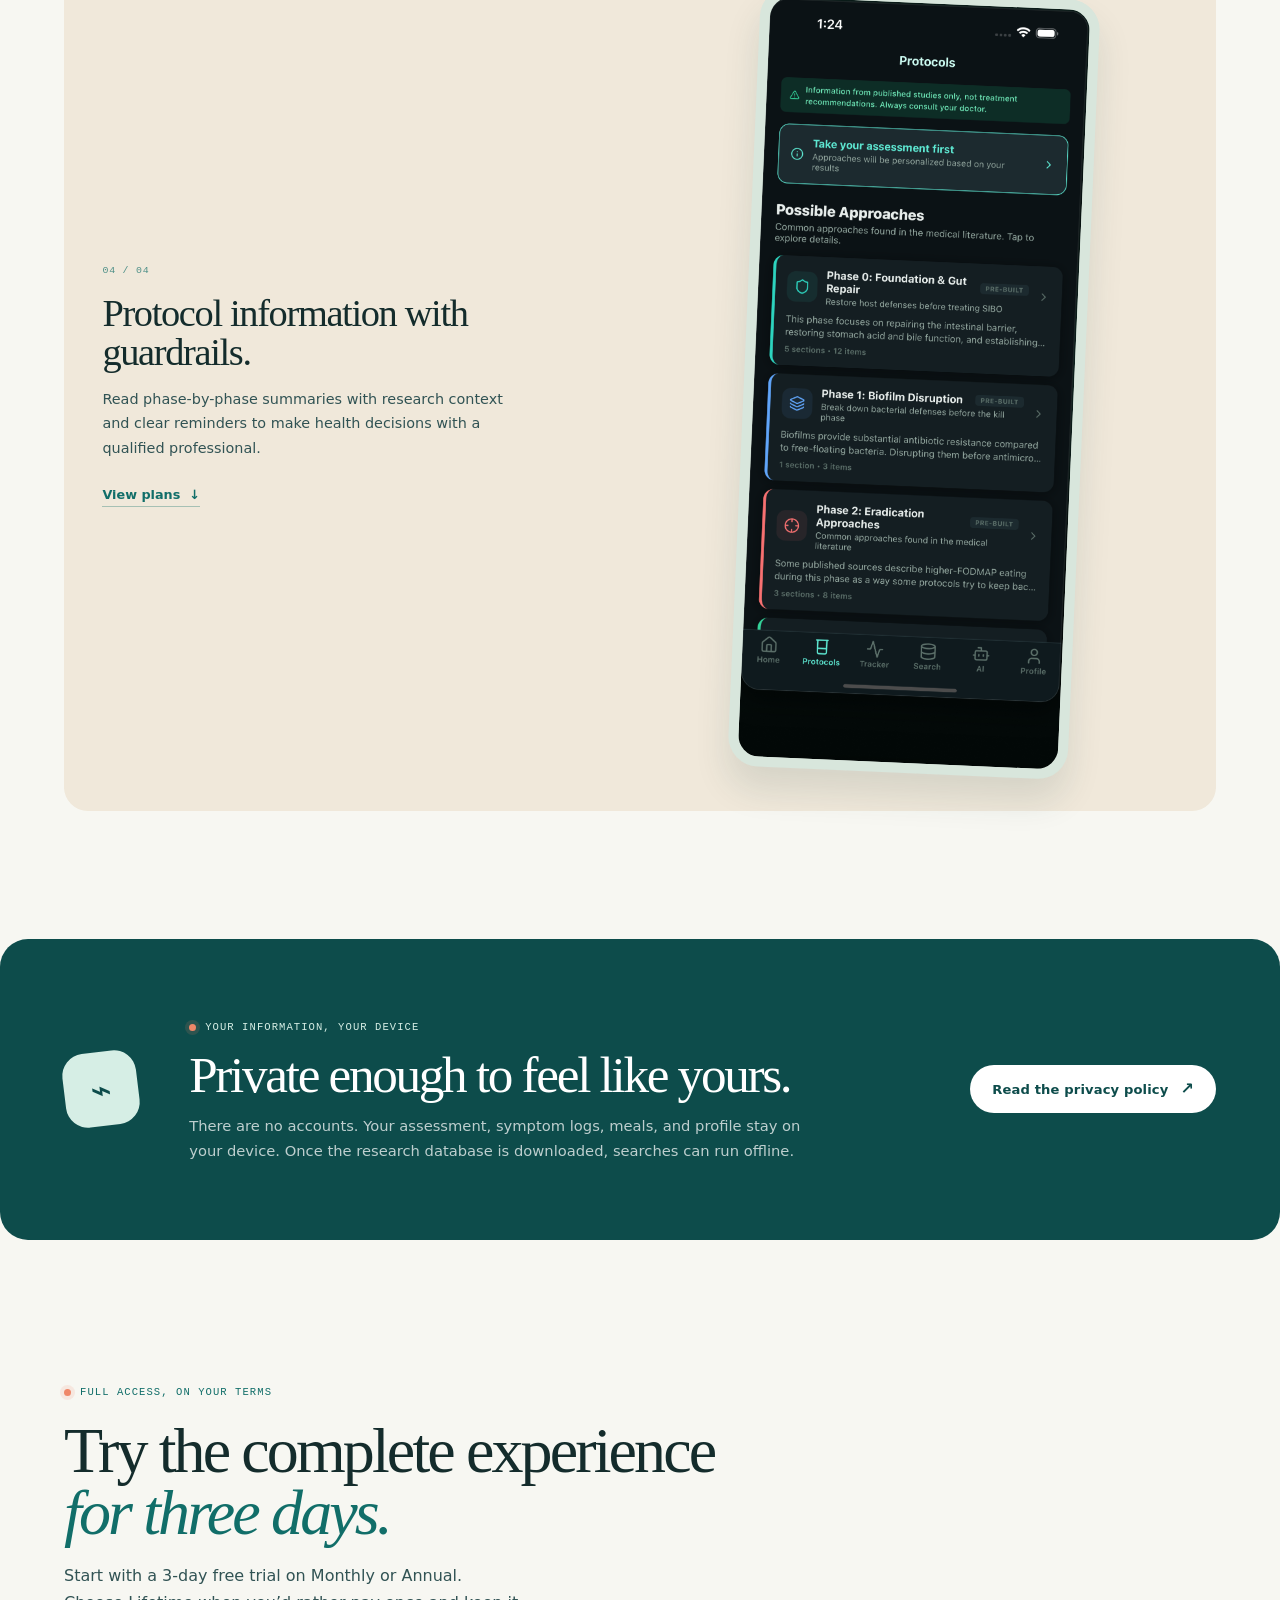
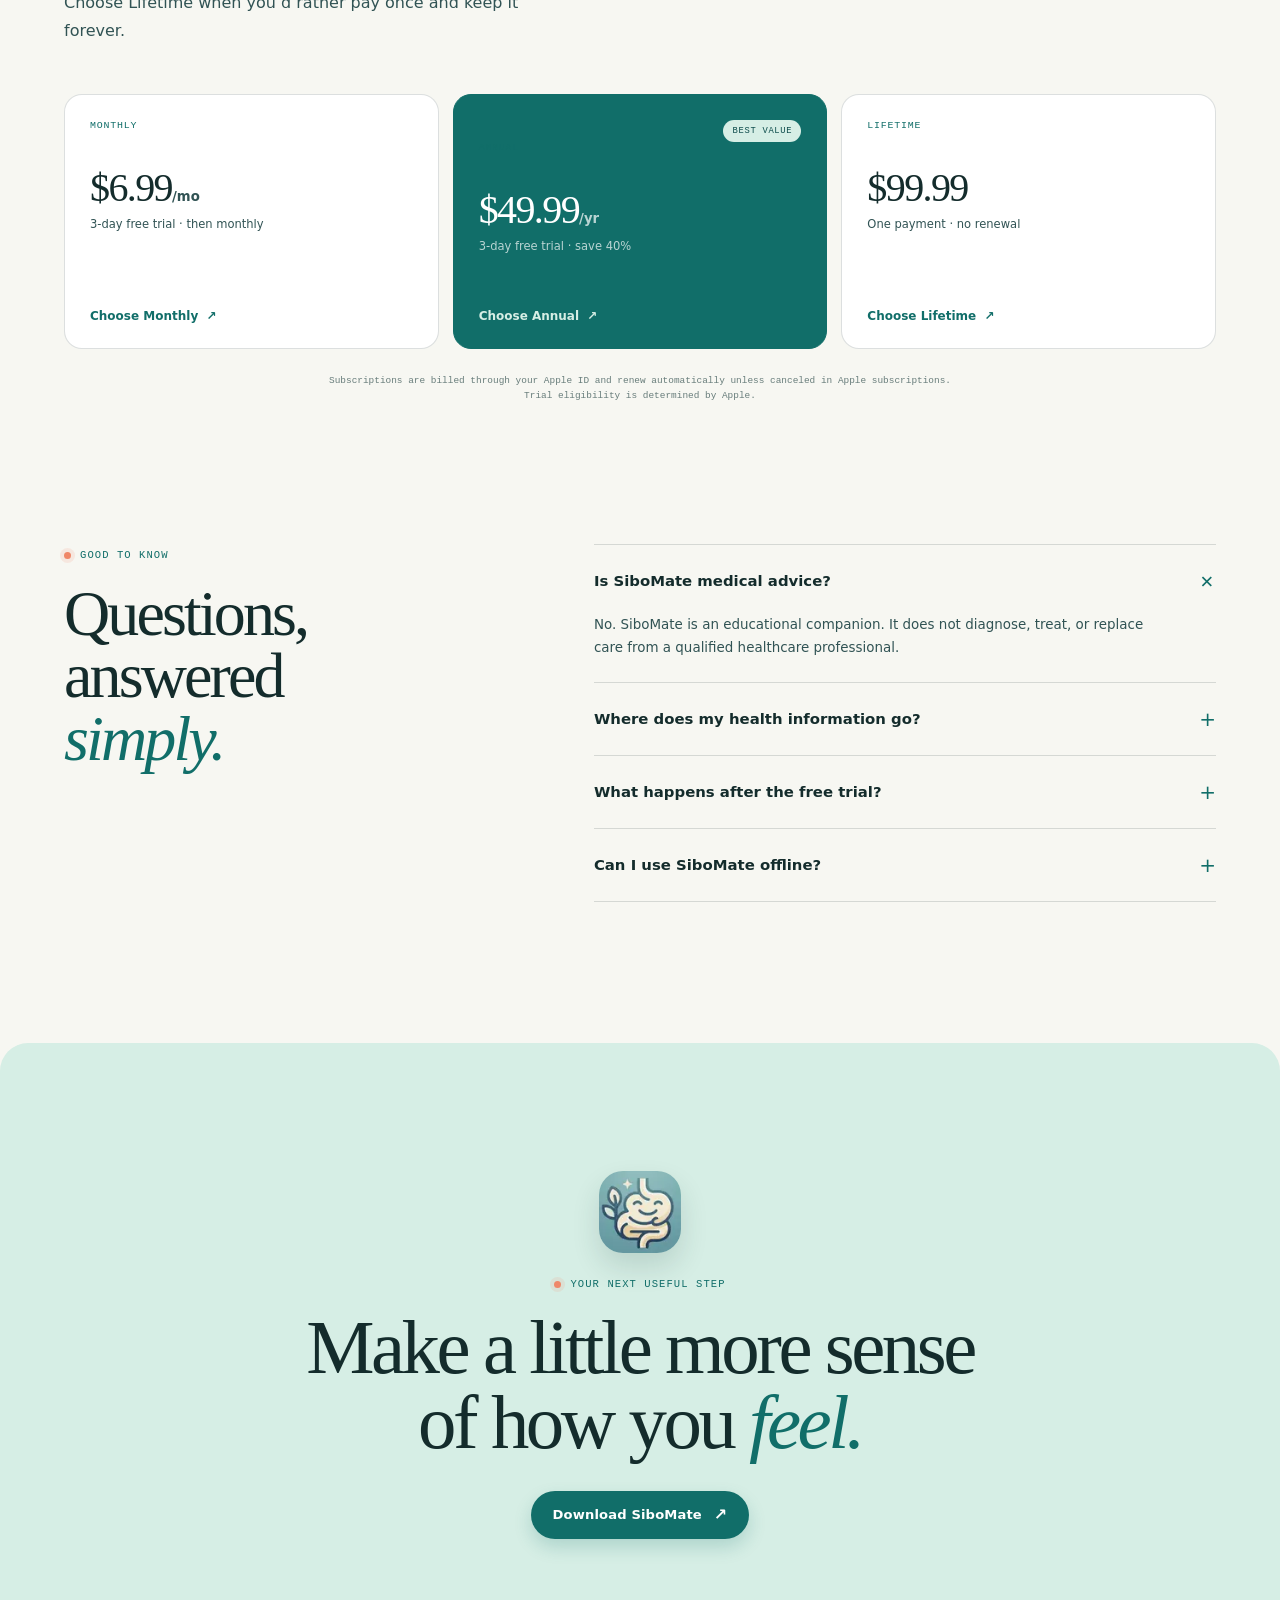
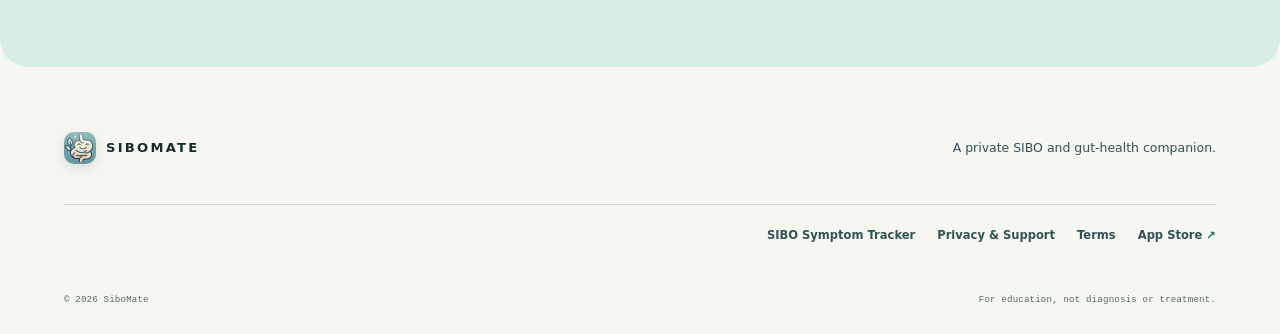
==== commit 72e19669: "Improve search visibility and privacy accuracy" ====
--- a/index.html
+++ b/index.html
@@ -5,11 +5,11 @@
     <meta name="viewport" content="width=device-width, initial-scale=1" />
     <meta name="theme-color" content="#f7f7f2" />
     <meta name="referrer" content="strict-origin-when-cross-origin" />
-    <meta http-equiv="Content-Security-Policy" content="default-src 'self'; base-uri 'self'; object-src 'none'; frame-ancestors 'none'; form-action 'self'; script-src 'self' 'unsafe-inline'; style-src 'self' 'unsafe-inline' https://fonts.googleapis.com; font-src https://fonts.gstatic.com; img-src 'self' data:; connect-src 'self'; upgrade-insecure-requests" />
-    <meta name="description" content="SiboMate is a private SIBO and gut-health companion for understanding symptoms, meals, research, and next steps." />
+    <meta http-equiv="Content-Security-Policy" content="default-src 'self'; base-uri 'self'; object-src 'none'; form-action 'self'; script-src 'self' 'sha256-Xm7NBGJ/F4JLqzv/kAYmBsfwdS9WpnKqOWlL8F8ZYoI='; style-src 'self' 'unsafe-inline' https://fonts.googleapis.com; font-src https://fonts.gstatic.com; img-src 'self' data:; connect-src 'self'; upgrade-insecure-requests" />
+    <meta name="description" content="SiboMate is a private SIBO symptom tracker, meal log, and research companion for iPhone—built for clearer patterns and clinician conversations." />
     <link rel="canonical" href="https://sibomate.me/" />
-    <meta property="og:title" content="SiboMate · A clearer way to understand your gut" />
-    <meta property="og:description" content="A private SIBO companion for assessment, symptom tracking, research, and calmer conversations with your clinician." />
+    <meta property="og:title" content="SiboMate · Private SIBO Symptom &amp; Meal Tracker" />
+    <meta property="og:description" content="Track symptoms and meals privately, explore cited research, and prepare clearer questions for your clinician." />
     <meta property="og:type" content="website" />
     <meta property="og:url" content="https://sibomate.me/" />
     <meta property="og:site_name" content="SiboMate" />
@@ -18,10 +18,10 @@
     <meta property="og:image:height" content="630" />
     <meta property="og:image:alt" content="SiboMate app icon on a calm ivory and sage background" />
     <meta name="twitter:card" content="summary_large_image" />
-    <meta name="twitter:title" content="SiboMate · A clearer way to understand your gut" />
-    <meta name="twitter:description" content="A private SIBO companion for assessment, symptom tracking, research, and calmer conversations with your clinician." />
+    <meta name="twitter:title" content="SiboMate · Private SIBO Symptom &amp; Meal Tracker" />
+    <meta name="twitter:description" content="Track symptoms and meals privately, explore cited research, and prepare clearer questions for your clinician." />
     <meta name="twitter:image" content="https://sibomate.me/social-share.jpg" />
-    <title>SiboMate · A clearer way to understand your gut</title>
+    <title>SiboMate · Private SIBO Symptom &amp; Meal Tracker</title>
     <link rel="icon" type="image/png" sizes="32x32" href="favicon-32.png" />
     <link rel="apple-touch-icon" sizes="180x180" href="apple-touch-icon.png" />
     <link rel="preconnect" href="https://fonts.googleapis.com" />
@@ -32,6 +32,13 @@
       {
         "@context": "https://schema.org",
         "@graph": [
+          {
+            "@type": "WebSite",
+            "@id": "https://sibomate.me/#website",
+            "url": "https://sibomate.me/",
+            "name": "SiboMate",
+            "description": "The official website for the SiboMate iPhone app."
+          },
           {
             "@type": "SoftwareApplication",
             "@id": "https://sibomate.me/#app",
@@ -72,6 +79,7 @@
         <nav class="desktop-nav" aria-label="Primary navigation">
           <a href="#why">Why SiboMate</a>
           <a href="#features">Inside the app</a>
+          <a href="sibo-symptom-tracker.html">SIBO tracker</a>
           <a href="#plans">Plans</a>
           <a href="#faq">FAQ</a>
         </nav>
@@ -80,6 +88,7 @@
         <nav class="mobile-nav" id="mobile-nav" aria-label="Mobile navigation" data-mobile-nav>
           <a href="#why">Why SiboMate</a>
           <a href="#features">Inside the app</a>
+          <a href="sibo-symptom-tracker.html">SIBO tracker</a>
           <a href="#plans">Plans</a>
           <a href="#faq">FAQ</a>
           <a class="button button-dark" href="https://apps.apple.com/us/app/sibomate/id6792794417" target="_blank" rel="noreferrer">Get the app <span>↗</span></a>
@@ -164,7 +173,7 @@
             </article>
             <article class="feature-row reveal">
               <div class="feature-image"><img src="app-tracker.png" alt="SiboMate symptom and food tracker screen" loading="lazy" /></div>
-              <div class="feature-copy"><span class="feature-index">03 / 04</span><h3>A tracker you’ll want to keep open.</h3><p>Capture symptoms and meals quickly, then turn a long stream of days into something you can reflect on.</p><a href="https://apps.apple.com/us/app/sibomate/id6792794417" target="_blank" rel="noreferrer" class="text-link">Start noticing <span>↗</span></a></div>
+              <div class="feature-copy"><span class="feature-index">03 / 04</span><h3>A tracker you’ll want to keep open.</h3><p>Capture symptoms and meals quickly, then turn a long stream of days into something you can reflect on.</p><a href="sibo-symptom-tracker.html" class="text-link">How the SIBO tracker works <span>→</span></a></div>
             </article>
             <article class="feature-row feature-row-reverse feature-row-last reveal">
               <div class="feature-image feature-image-sage"><img src="app-protocols.png" alt="SiboMate protocol library screen" loading="lazy" /></div>
@@ -209,7 +218,7 @@
 
       <footer class="site-footer section-pad">
         <div class="footer-main"><a class="brand" href="#top"><img class="brand-mark" src="icon-ui.webp" alt="" width="32" height="32" /><span class="brand-name">SiboMate</span></a><p>A private SIBO and gut-health companion.</p></div>
-        <div class="footer-links"><a href="privacy.html">Privacy &amp; Support</a><a href="https://www.apple.com/legal/internet-services/itunes/dev/stdeula/" target="_blank" rel="noreferrer">Terms</a><a href="https://apps.apple.com/us/app/sibomate/id6792794417" target="_blank" rel="noreferrer">App Store <span>↗</span></a></div>
+        <div class="footer-links"><a href="sibo-symptom-tracker.html">SIBO Symptom Tracker</a><a href="privacy.html">Privacy &amp; Support</a><a href="https://www.apple.com/legal/internet-services/itunes/dev/stdeula/" target="_blank" rel="noreferrer">Terms</a><a href="https://apps.apple.com/us/app/sibomate/id6792794417" target="_blank" rel="noreferrer">App Store <span>↗</span></a></div>
         <div class="footer-bottom"><span>© 2026 SiboMate</span><span>For education, not diagnosis or treatment.</span></div>
       </footer>
     </div>
--- a/styles.css
+++ b/styles.css
@@ -133,7 +133,7 @@
 .plans { padding-bottom: clamp(6rem, 11vw, 10rem); }.plans-intro { max-width: 670px; }.plans-intro h2 { margin-bottom: 17px; }.plan-grid { display: grid; grid-template-columns: repeat(3, 1fr); gap: 14px; margin-top: 50px; }.plan-card { min-height: 255px; padding: 25px; display: flex; flex-direction: column; align-items: flex-start; border: 1px solid var(--line); border-radius: 18px; background: var(--white); transition: transform .25s ease, box-shadow .25s ease; }.plan-card:hover { transform: translateY(-4px); box-shadow: var(--shadow); }.plan-card-featured { color: var(--white); background: var(--teal); border-color: var(--teal); position: relative; }.plan-badge { align-self: flex-end; padding: 6px 9px; color: var(--teal-deep); background: var(--mint); border-radius: 99px; font-family: var(--mono); font-size: .55rem; font-weight: 500; letter-spacing: .08em; text-transform: uppercase; }.plan-card strong { margin-top: 33px; font-family: var(--display); font-size: 2.5rem; font-weight: 500; letter-spacing: -.04em; }.plan-card strong span { color: var(--ink-soft); font-family: var(--sans); font-size: .83rem; font-weight: 600; letter-spacing: 0; }.plan-card-featured strong span { color: rgba(255,255,255,.7); }.plan-card small { margin-top: 6px; color: var(--ink-soft); font-size: .72rem; }.plan-card-featured small { color: rgba(255,255,255,.7); }.plan-card a { display: inline-flex; gap: 8px; align-items: center; margin-top: auto; color: var(--teal); font-size: .75rem; font-weight: 700; }.plan-card-featured a { color: var(--mint); }.plan-footnote { max-width: 630px; margin: 24px auto 0; text-align: center; color: #687d7b; font-family: var(--mono); font-size: .59rem; line-height: 1.6; }
 
 .faq { display: grid; grid-template-columns: .8fr 1.2fr; gap: clamp(3rem, 9vw, 10rem); padding-bottom: clamp(6rem, 11vw, 10rem); }.faq-heading h2 { margin-bottom: 0; }.faq-list { border-top: 1px solid var(--line); }.faq-list details { border-bottom: 1px solid var(--line); }.faq-list summary { min-height: 72px; display: flex; align-items: center; justify-content: space-between; gap: 18px; list-style: none; cursor: pointer; font-size: .93rem; font-weight: 700; }.faq-list summary::-webkit-details-marker { display: none; }.faq-list summary span { color: var(--teal); font-size: 1.25rem; font-weight: 400; transition: transform .2s ease; }.faq-list details[open] summary span { transform: rotate(45deg); }.faq-list p { max-width: 600px; margin: -3px 40px 23px 0; color: var(--ink-soft); font-size: .84rem; line-height: 1.7; }
-.final-cta { display: flex; flex-direction: column; align-items: center; text-align: center; padding-top: clamp(5rem, 10vw, 9rem); padding-bottom: clamp(5rem, 10vw, 9rem); background: var(--mint); border-radius: 28px; }.final-cta-mark { display: block; width: 82px; height: 82px; margin-bottom: 25px; border-radius: 24px; object-fit: cover; box-shadow: 0 14px 28px rgba(20, 55, 53, .14); }.final-cta h2 { margin: 20px 0 30px; font-size: clamp(3rem, 6vw, 6.3rem); }.site-footer { padding-top: 65px; padding-bottom: 30px; }.footer-main { display: flex; align-items: center; justify-content: space-between; gap: 20px; padding-bottom: 40px; border-bottom: 1px solid var(--line); }.footer-main p { margin: 0; color: var(--ink-soft); font-size: .78rem; }.footer-links { display: flex; justify-content: flex-end; gap: 22px; margin-top: 23px; color: var(--ink-soft); font-size: .72rem; font-weight: 600; }.footer-links span { color: var(--teal); }.footer-bottom { display: flex; justify-content: space-between; gap: 20px; margin-top: 52px; color: #748887; font-family: var(--mono); font-size: .57rem; letter-spacing: .02em; }
+.final-cta { display: flex; flex-direction: column; align-items: center; text-align: center; padding-top: clamp(5rem, 10vw, 9rem); padding-bottom: clamp(5rem, 10vw, 9rem); background: var(--mint); border-radius: 28px; }.final-cta-mark { display: block; width: 82px; height: 82px; margin-bottom: 25px; border-radius: 24px; object-fit: cover; box-shadow: 0 14px 28px rgba(20, 55, 53, .14); }.final-cta h2 { margin: 20px 0 30px; font-size: clamp(3rem, 6vw, 6.3rem); }.site-footer { padding-top: 65px; padding-bottom: 30px; }.footer-main { display: flex; align-items: center; justify-content: space-between; gap: 20px; padding-bottom: 40px; border-bottom: 1px solid var(--line); }.footer-main p { margin: 0; color: var(--ink-soft); font-size: .78rem; }.footer-links { display: flex; justify-content: flex-end; gap: 22px; margin-top: 23px; color: var(--ink-soft); font-size: .72rem; font-weight: 600; }.footer-links span { color: var(--teal); }.footer-bottom { display: flex; justify-content: space-between; gap: 20px; margin-top: 52px; color: #536966; font-family: var(--mono); font-size: .57rem; letter-spacing: .02em; }
 
 .reveal { opacity: 0; transform: translateY(18px); transition: opacity .7s ease, transform .7s cubic-bezier(.2,.75,.25,1); }.reveal.is-visible { opacity: 1; transform: translateY(0); }.reveal-delay-short { transition-delay: .08s; }.reveal-delay { transition-delay: .14s; }
 
@@ -144,3 +144,33 @@
   .section-pad { padding-left: 1.2rem; padding-right: 1.2rem; }.site-header { padding-left: 1.2rem; padding-right: 1.2rem; }.brand-name { font-size: .76rem; }.hero { padding-top: 3.7rem; }.hero h1 { font-size: clamp(3rem, 14vw, 4.65rem); }.hero-lede { font-size: .96rem; line-height: 1.65; }.hero-actions { align-items: stretch; flex-direction: column; gap: 17px; }.hero-actions .button { width: 100%; }.hero-actions .text-link { align-self: flex-start; }.hero-visual { min-height: 470px; margin-top: 10px; }.phone-frame { width: 215px; }.phone-wrap { top: 36px; }.phone-glow { width: 180px; height: 280px; top: 65px; }.hero-orbit-one { width: 350px; height: 250px; left: 50%; transform: translateX(-50%) rotate(-18deg); }.hero-orbit-two { width: 380px; height: 260px; left: 50%; transform: translateX(-50%) rotate(34deg); }.floating-card { min-width: 145px; padding: 10px 11px; }.floating-card-top { top: 98px; left: 0; }.floating-card-bottom { right: 0; bottom: 67px; }.floating-card strong { font-size: .63rem; }.floating-card small { font-size: .56rem; }.trust-strip { grid-template-columns: 1fr; gap: 17px; padding-top: 22px; padding-bottom: 22px; }.story { padding-top: 5rem; padding-bottom: 5.5rem; }.section-intro p, .feature-heading > p, .plans-intro p { font-size: .92rem; }.steps-grid { grid-template-columns: 1fr; margin-top: 35px; gap: 13px; }.step-card { min-height: 340px; }.step-illustration { height: 116px; margin-top: 27px; }.features { padding-bottom: 5.5rem; }.feature-heading { margin-bottom: 30px; }.feature-heading h2 { font-size: 3rem; }.feature-row, .feature-row-reverse { display: flex; flex-direction: column; gap: 28px; align-items: stretch; padding: 1.15rem; }.feature-row-reverse .feature-image, .feature-row-reverse .feature-copy { order: initial; }.feature-image { max-width: 270px; align-self: center; }.feature-copy h3 { font-size: 2.25rem; }.feature-copy p { font-size: .84rem; }.privacy-band { grid-template-columns: 1fr; padding-top: 2.7rem; padding-bottom: 2.7rem; border-radius: 21px; }.privacy-icon { width: 58px; height: 58px; border-radius: 17px; }.privacy-band h2 { font-size: 2.6rem; }.privacy-band p { font-size: .84rem; }.privacy-band .button { grid-column: auto; width: 100%; }.plans { padding-bottom: 5.5rem; }.plans-intro h2 { font-size: 3rem; }.plan-grid { grid-template-columns: 1fr; gap: 11px; margin-top: 30px; }.plan-card { min-height: 190px; padding: 20px; }.plan-card strong { margin-top: 21px; font-size: 2.2rem; }.plan-card a { margin-top: 20px; }.plan-card-featured { order: -1; }.faq { padding-bottom: 5.5rem; }.faq-heading h2 { font-size: 3rem; }.faq-list summary { min-height: 68px; font-size: .84rem; }.faq-list p { font-size: .8rem; margin-right: 20px; }.final-cta { border-radius: 21px; padding-top: 4.5rem; padding-bottom: 4.5rem; }.final-cta h2 { font-size: 3.15rem; }.site-footer { padding-top: 50px; }.footer-main { align-items: flex-start; flex-direction: column; padding-bottom: 28px; }.footer-links { justify-content: flex-start; flex-wrap: wrap; }.footer-bottom { flex-direction: column; gap: 9px; margin-top: 37px; line-height: 1.5; }
 }
 @media (prefers-reduced-motion: reduce) { html { scroll-behavior: auto; }.reveal { opacity: 1; transform: none; transition: none; }.button, .step-card, .plan-card { transition: none; } }
+
+/* Search-focused product guide */
+.guide-page { padding-top: 74px; }
+.guide-hero { display: grid; grid-template-columns: minmax(0, 1.15fr) minmax(280px, .65fr); align-items: center; gap: clamp(2rem, 7vw, 7rem); padding-top: clamp(5rem, 10vw, 9rem); padding-bottom: clamp(4rem, 8vw, 7rem); background: linear-gradient(145deg, #eef4ef 0%, #f7f7f2 58%, #f4e7cd 100%); }
+.guide-hero h1 { max-width: 920px; margin: 20px 0 22px; font-size: clamp(3.4rem, 7vw, 7rem); line-height: .93; letter-spacing: -.055em; }
+.guide-hero p { max-width: 720px; color: #344846; font-size: clamp(1rem, 1.8vw, 1.18rem); line-height: 1.75; }
+.guide-hero-card { padding: clamp(1.4rem, 4vw, 2.2rem); color: var(--white); background: var(--teal-deep); border-radius: 26px; box-shadow: 0 24px 50px rgba(20,55,53,.18); }
+.guide-hero-card strong { display: block; margin-bottom: 20px; font-family: var(--display); font-size: 1.75rem; font-weight: 500; }
+.guide-hero-card ul { margin: 0; padding-left: 1.1rem; color: rgba(255,255,255,.78); line-height: 1.8; }
+.guide-hero-card li + li { margin-top: .5rem; }
+.guide-content { max-width: 1100px; padding-top: clamp(4rem, 8vw, 7rem); padding-bottom: clamp(5rem, 10vw, 9rem); }
+.guide-lede { max-width: 860px; margin-bottom: 4rem; font-size: clamp(1.12rem, 2vw, 1.35rem); line-height: 1.8; color: #344846; }
+.guide-grid { display: grid; grid-template-columns: repeat(3, 1fr); gap: 15px; }
+.guide-card { min-height: 250px; padding: 26px; border: 1px solid var(--line); border-radius: 20px; background: var(--white); box-shadow: 0 8px 23px rgba(31,76,72,.04); }
+.guide-card span { color: var(--teal); font-family: var(--mono); font-size: .62rem; letter-spacing: .08em; text-transform: uppercase; }
+.guide-card h2 { margin: 1.2rem 0 .8rem; font-size: clamp(1.7rem, 3vw, 2.35rem); }
+.guide-card p { color: var(--ink-soft); line-height: 1.75; }
+.guide-section { padding-top: clamp(4.5rem, 9vw, 8rem); }
+.guide-section > h2 { max-width: 760px; }
+.guide-section > p { max-width: 780px; color: var(--ink-soft); line-height: 1.8; }
+.guide-checklist { display: grid; grid-template-columns: repeat(2, 1fr); gap: 14px; margin-top: 2.2rem; }
+.guide-checklist div { padding: 22px; border-radius: 17px; background: var(--sage); }
+.guide-checklist strong { display: block; margin-bottom: 7px; }
+.guide-checklist p { margin: 0; color: var(--ink-soft); line-height: 1.65; }
+.guide-notice { margin-top: 4rem; padding: clamp(1.6rem, 4vw, 2.5rem); color: rgba(255,255,255,.82); background: var(--teal-deep); border-radius: 24px; line-height: 1.8; }
+.guide-faq { margin-top: 4rem; }
+.guide-actions { display: flex; flex-wrap: wrap; align-items: center; gap: 18px; margin-top: 30px; }
+.guide-nav-cta { flex: 0 0 auto; }
+@media (max-width: 820px) { .guide-hero { grid-template-columns: 1fr; }.guide-grid { grid-template-columns: 1fr; }.guide-card { min-height: auto; } }
+@media (max-width: 620px) { .guide-page { padding-top: 70px; }.guide-nav-cta { padding: 10px 14px; font-size: .68rem; }.guide-hero h1 { font-size: clamp(3rem, 14vw, 4.5rem); }.guide-checklist { grid-template-columns: 1fr; }.guide-actions { align-items: stretch; flex-direction: column; }.guide-actions .button { width: 100%; }.guide-actions .text-link { align-self: flex-start; } }
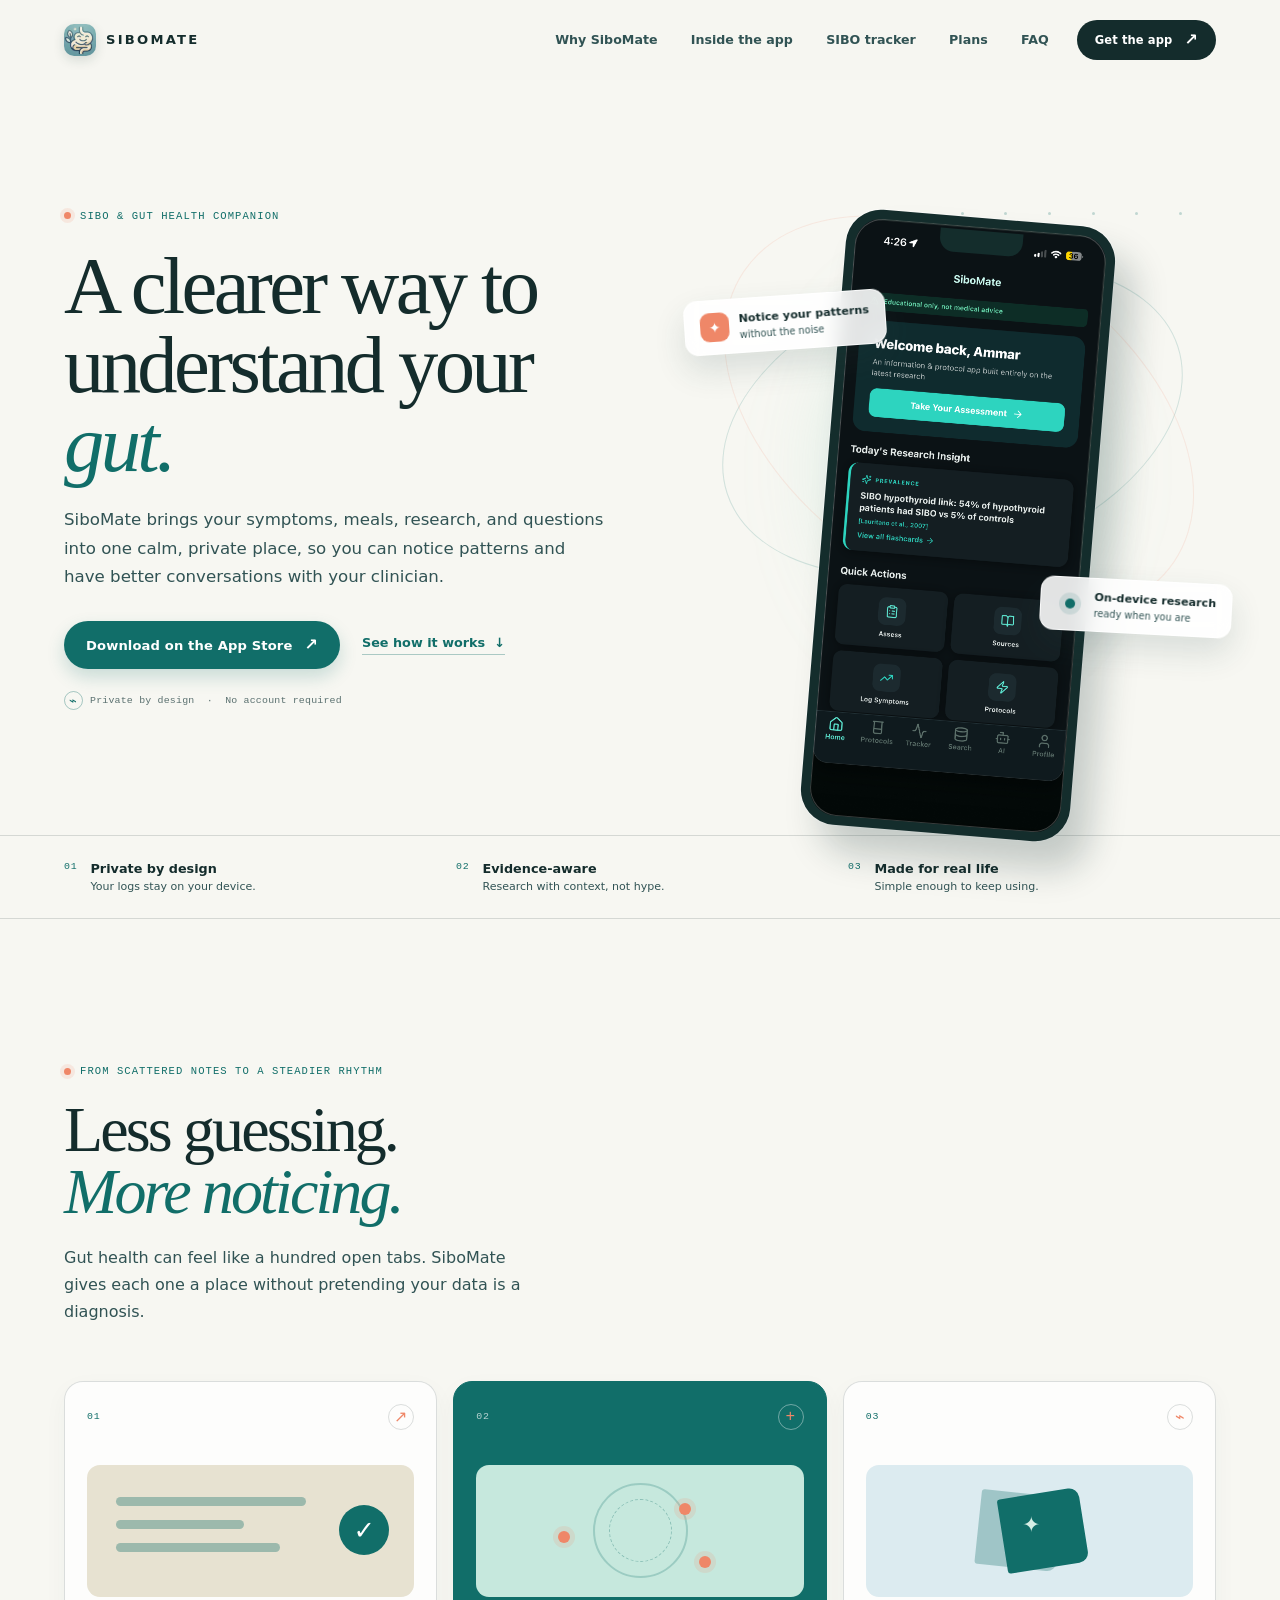
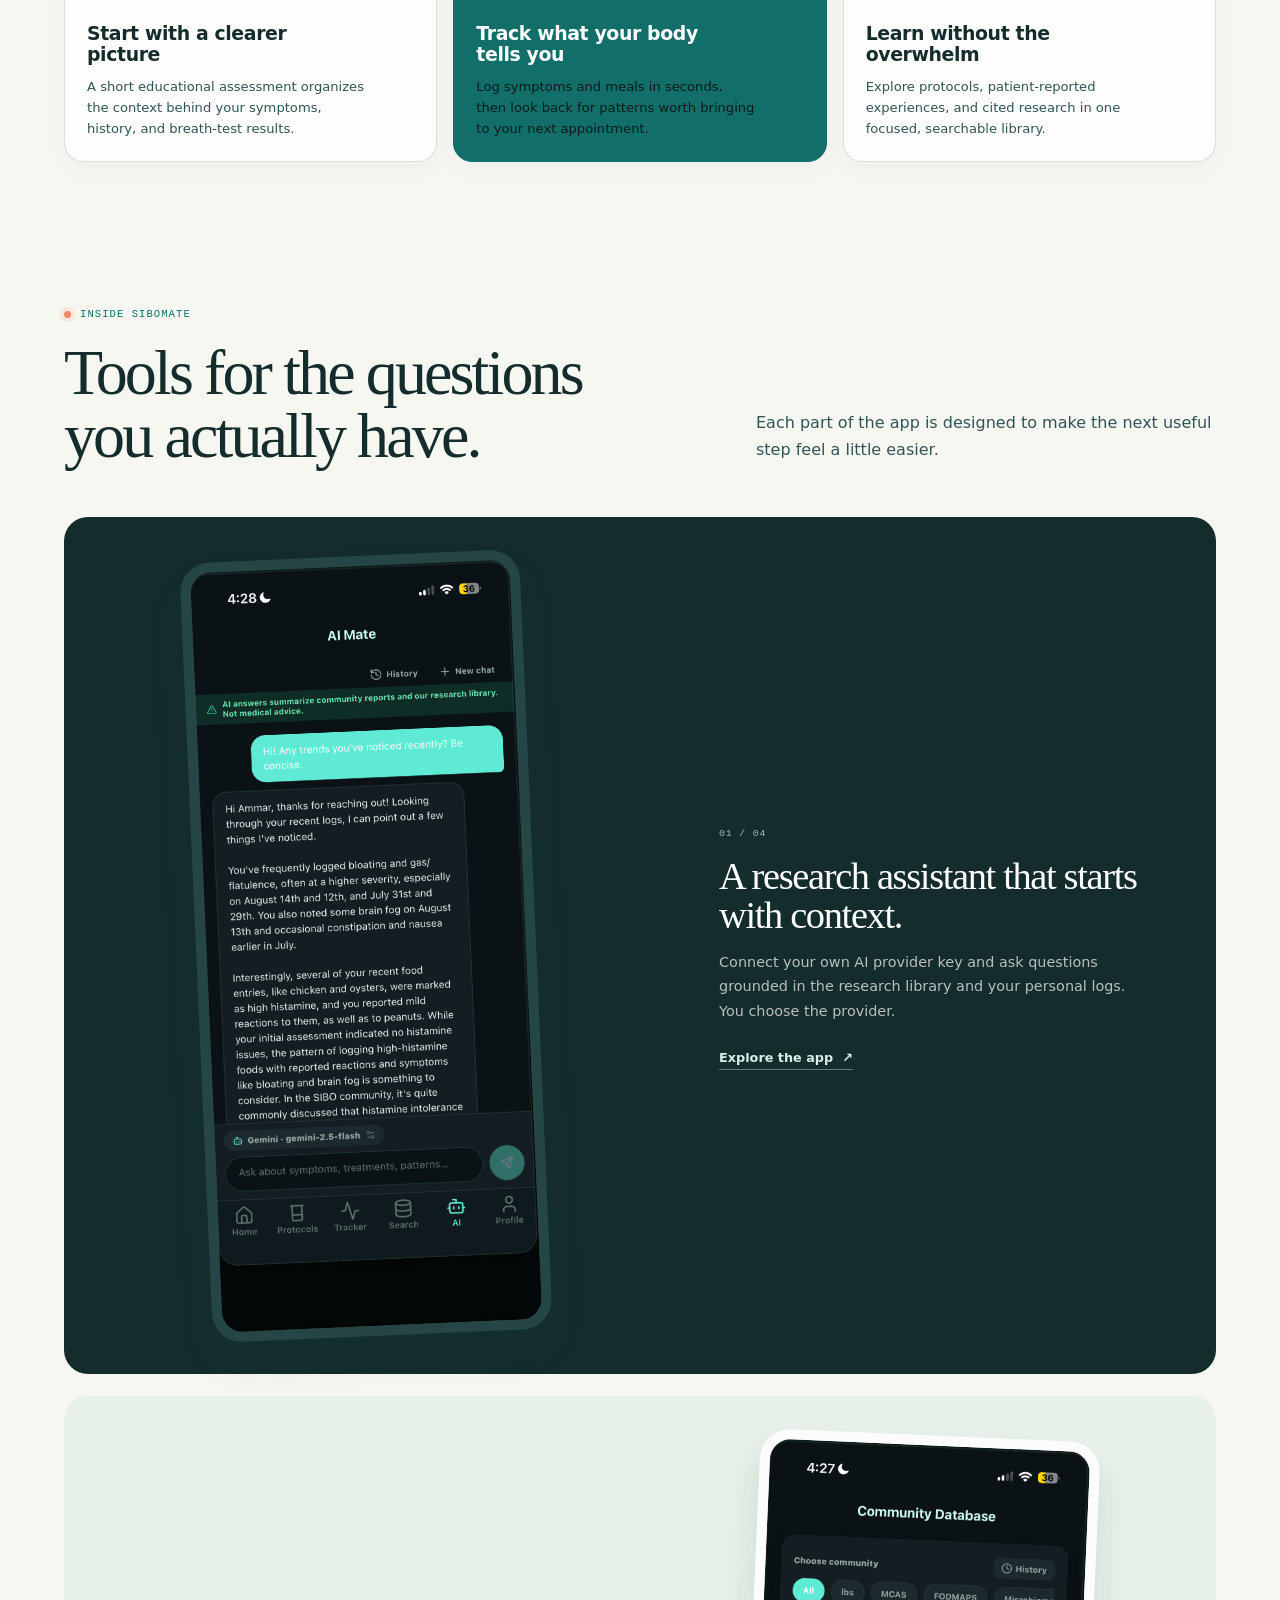
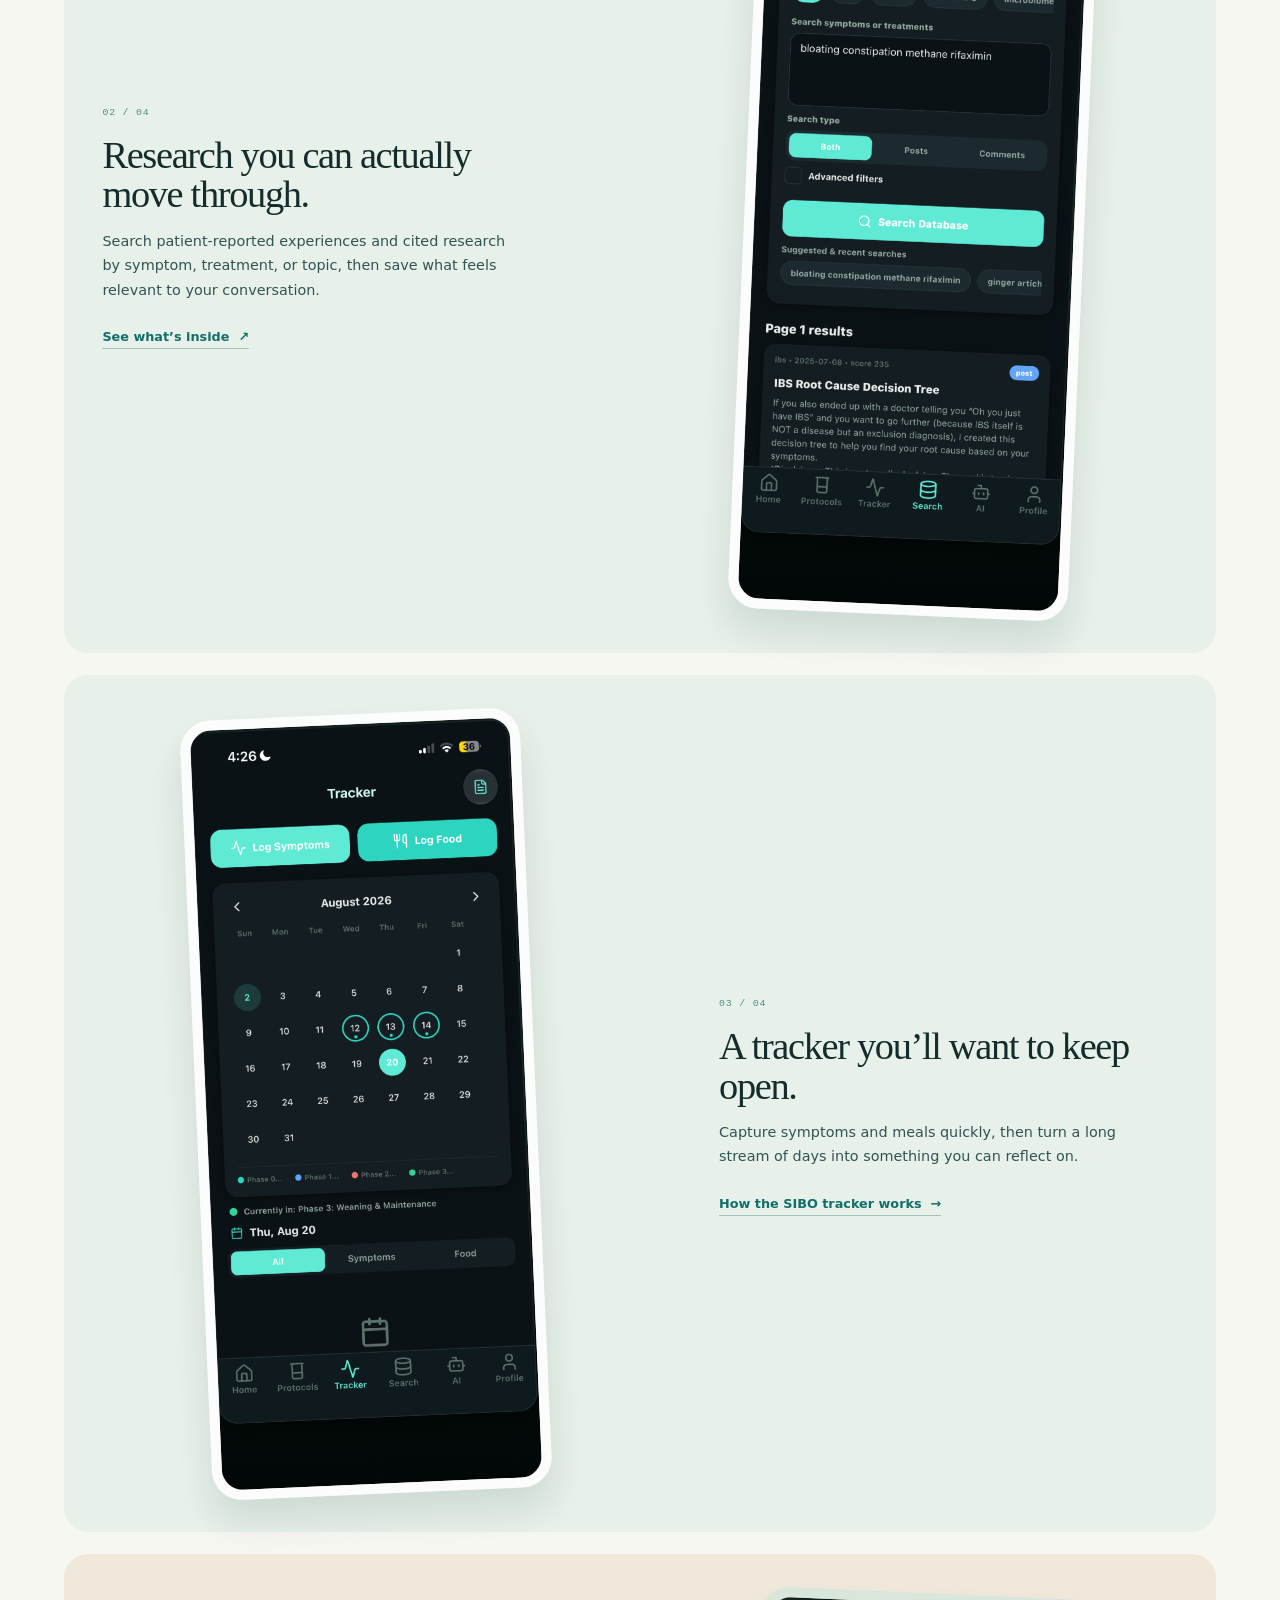
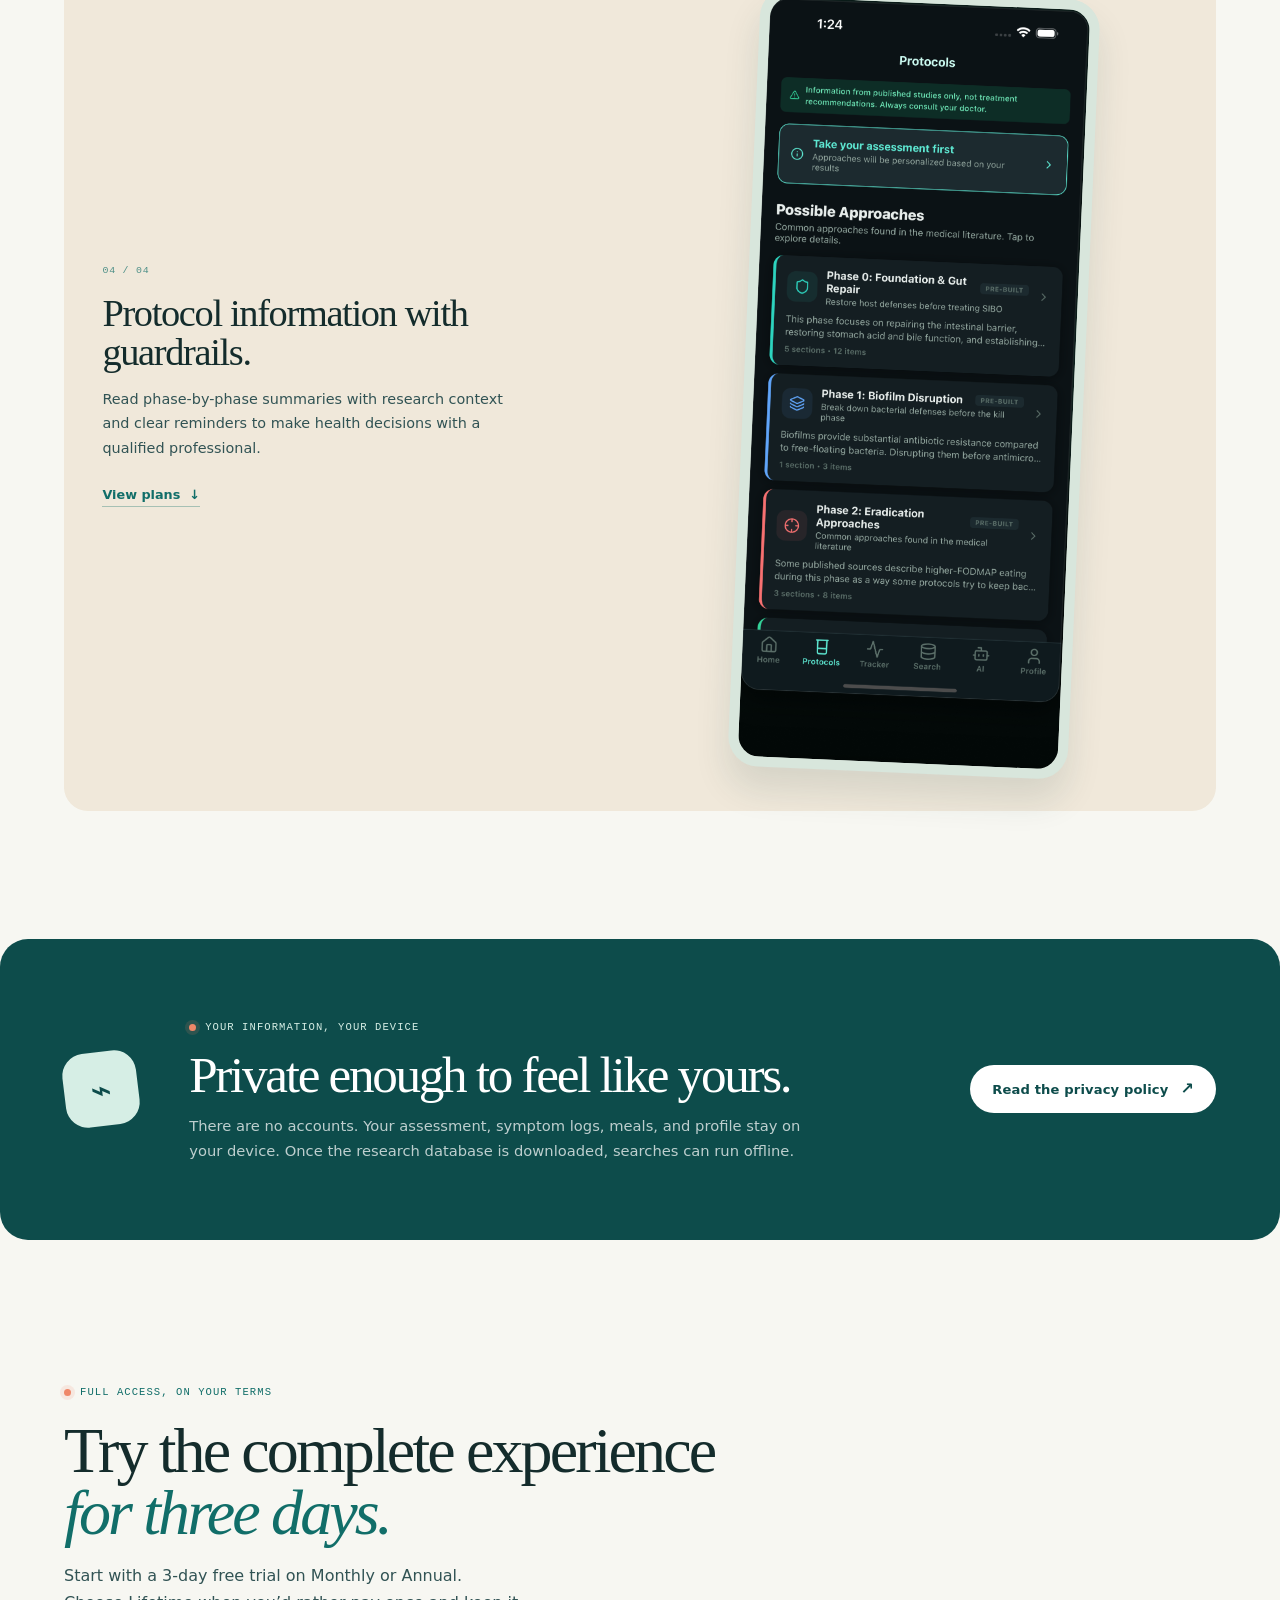
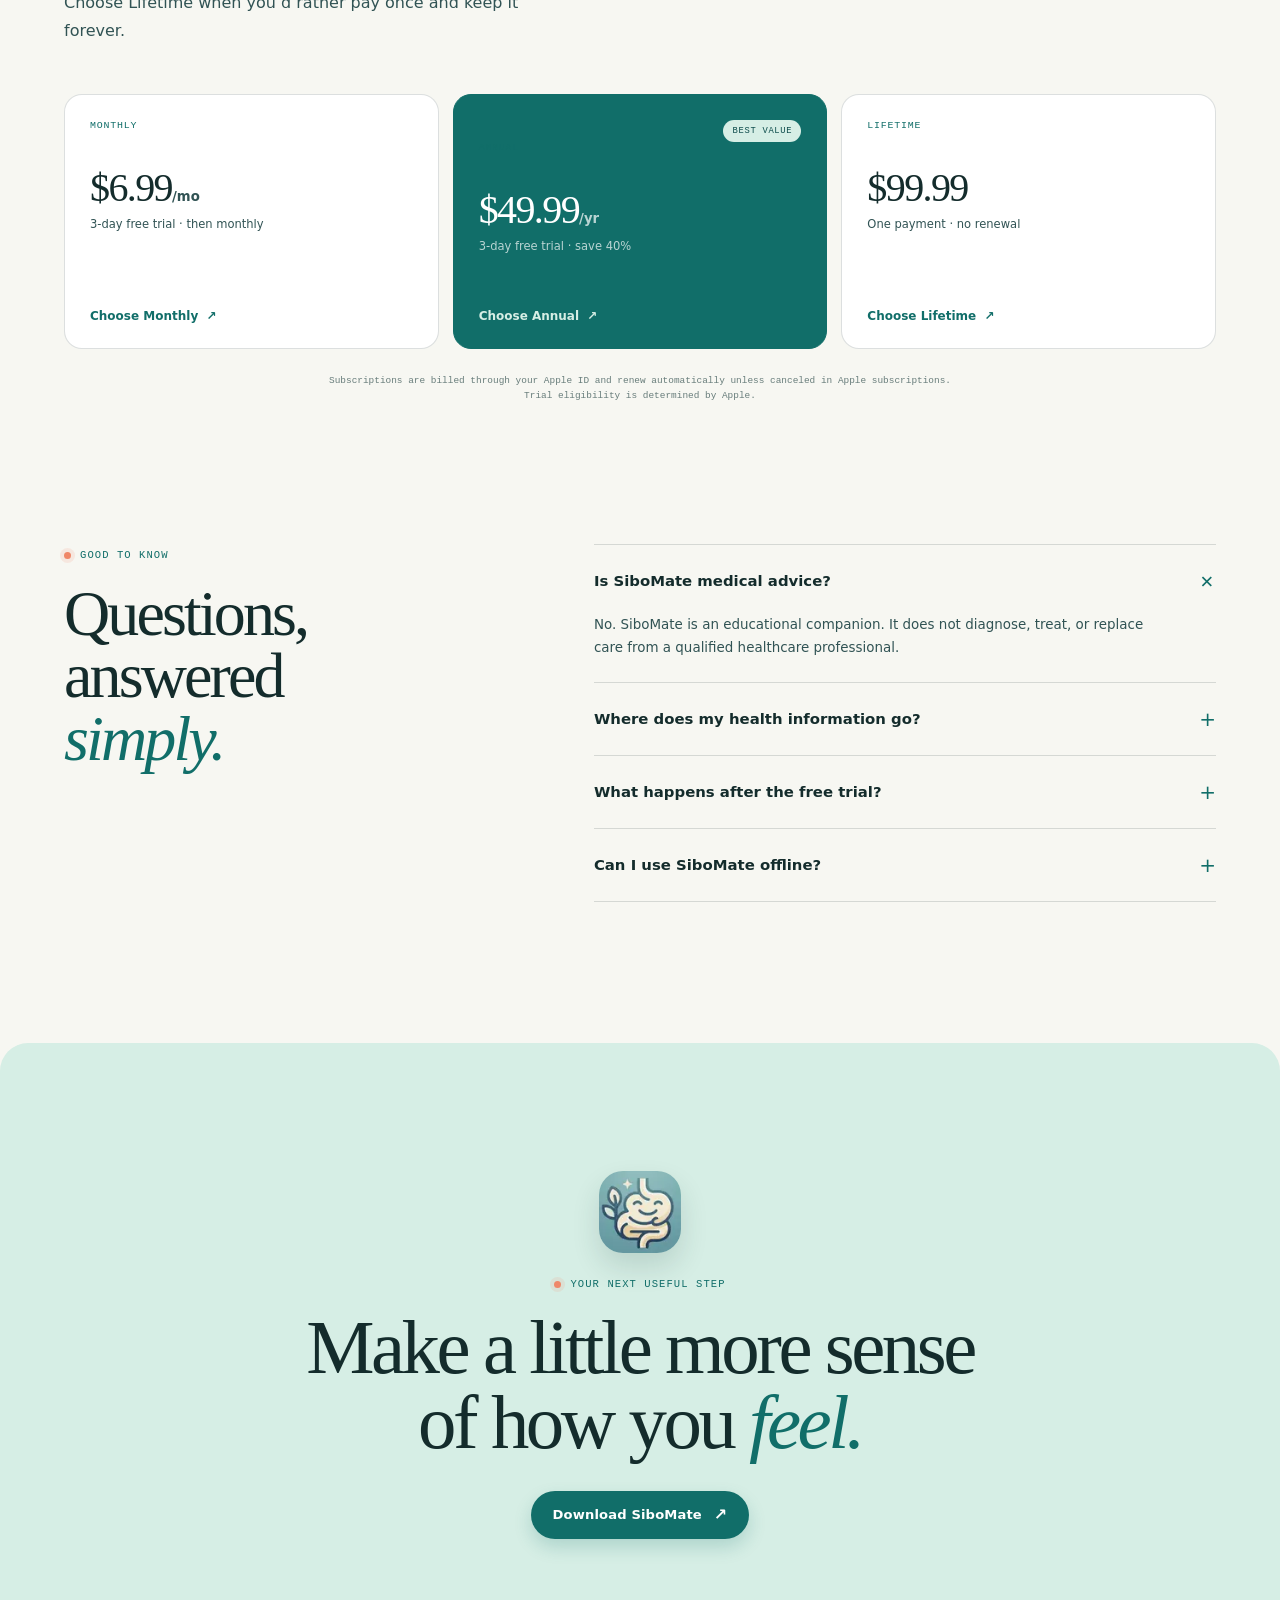
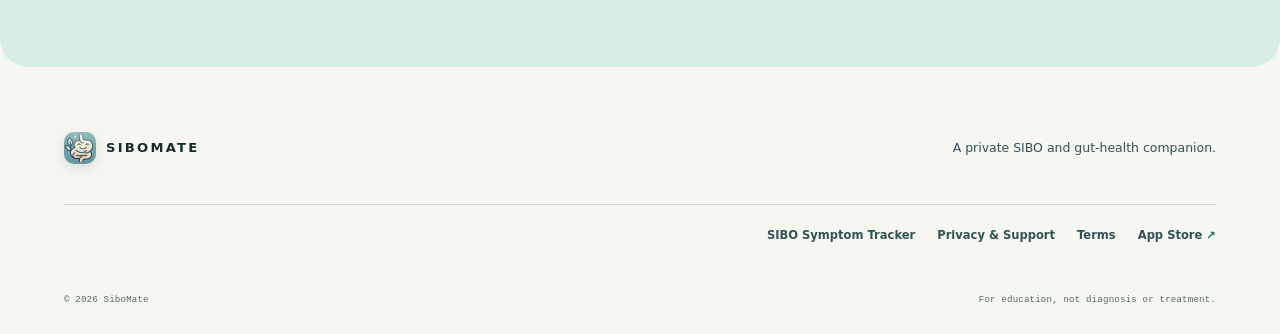
==== commit 8275aa7c: "Strengthen SiboMate homepage search signals" ====
--- a/index.html
+++ b/index.html
@@ -6,9 +6,10 @@
     <meta name="theme-color" content="#f7f7f2" />
     <meta name="referrer" content="strict-origin-when-cross-origin" />
     <meta http-equiv="Content-Security-Policy" content="default-src 'self'; base-uri 'self'; object-src 'none'; form-action 'self'; script-src 'self' 'sha256-Xm7NBGJ/F4JLqzv/kAYmBsfwdS9WpnKqOWlL8F8ZYoI='; style-src 'self' 'unsafe-inline' https://fonts.googleapis.com; font-src https://fonts.gstatic.com; img-src 'self' data:; connect-src 'self'; upgrade-insecure-requests" />
-    <meta name="description" content="SiboMate is a private SIBO symptom tracker, meal log, and research companion for iPhone—built for clearer patterns and clinician conversations." />
+    <meta name="description" content="SiboMate is the official home of the private SIBO symptom tracker, meal log, and research companion for iPhone, built for clearer clinician conversations." />
+    <meta name="robots" content="index,follow,max-image-preview:large,max-snippet:-1,max-video-preview:-1" />
     <link rel="canonical" href="https://sibomate.me/" />
-    <meta property="og:title" content="SiboMate · Private SIBO Symptom &amp; Meal Tracker" />
+    <meta property="og:title" content="SiboMate | Private SIBO Symptom &amp; Meal Tracker" />
     <meta property="og:description" content="Track symptoms and meals privately, explore cited research, and prepare clearer questions for your clinician." />
     <meta property="og:type" content="website" />
     <meta property="og:url" content="https://sibomate.me/" />
@@ -18,10 +19,10 @@
     <meta property="og:image:height" content="630" />
     <meta property="og:image:alt" content="SiboMate app icon on a calm ivory and sage background" />
     <meta name="twitter:card" content="summary_large_image" />
-    <meta name="twitter:title" content="SiboMate · Private SIBO Symptom &amp; Meal Tracker" />
+    <meta name="twitter:title" content="SiboMate | Private SIBO Symptom &amp; Meal Tracker" />
     <meta name="twitter:description" content="Track symptoms and meals privately, explore cited research, and prepare clearer questions for your clinician." />
     <meta name="twitter:image" content="https://sibomate.me/social-share.jpg" />
-    <title>SiboMate · Private SIBO Symptom &amp; Meal Tracker</title>
+    <title>SiboMate | Private SIBO Symptom &amp; Meal Tracker</title>
     <link rel="icon" type="image/png" sizes="32x32" href="favicon-32.png" />
     <link rel="apple-touch-icon" sizes="180x180" href="apple-touch-icon.png" />
     <link rel="preconnect" href="https://fonts.googleapis.com" />
@@ -37,7 +38,16 @@
             "@id": "https://sibomate.me/#website",
             "url": "https://sibomate.me/",
             "name": "SiboMate",
+            "alternateName": "SiboMate SIBO Tracker",
             "description": "The official website for the SiboMate iPhone app."
+          },
+          {
+            "@type": "WebPage",
+            "@id": "https://sibomate.me/#webpage",
+            "url": "https://sibomate.me/",
+            "name": "SiboMate | Private SIBO Symptom and Meal Tracker",
+            "isPartOf": { "@id": "https://sibomate.me/#website" },
+            "mainEntity": { "@id": "https://sibomate.me/#app" }
           },
           {
             "@type": "SoftwareApplication",
@@ -72,7 +82,7 @@
   <body>
     <div class="site-shell">
       <header class="site-header" data-header>
-        <a class="brand" href="#top" aria-label="SiboMate home">
+        <a class="brand" href="/" aria-label="SiboMate home">
           <img class="brand-mark" src="icon-ui.webp" alt="" width="32" height="32" />
           <span class="brand-name">SiboMate</span>
         </a>
@@ -100,7 +110,7 @@
           <div class="hero-copy reveal">
             <div class="eyebrow"><span class="eyebrow-dot"></span> SIBO &amp; gut health companion</div>
             <h1>A clearer way to understand your <em>gut.</em></h1>
-            <p class="hero-lede">SiboMate brings your symptoms, meals, research, and questions into one calm, private place—so you can notice patterns and have better conversations with your clinician.</p>
+            <p class="hero-lede">SiboMate brings your symptoms, meals, research, and questions into one calm, private place, so you can notice patterns and have better conversations with your clinician.</p>
             <div class="hero-actions">
               <a class="button button-primary" href="https://apps.apple.com/us/app/sibomate/id6792794417" target="_blank" rel="noreferrer">Download on the App Store <span>↗</span></a>
               <a class="text-link" href="#why">See how it works <span>↓</span></a>
@@ -133,7 +143,7 @@
           <div class="section-intro reveal">
             <div class="eyebrow"><span class="eyebrow-dot"></span> From scattered notes to a steadier rhythm</div>
             <h2>Less guessing.<br /><em>More noticing.</em></h2>
-            <p>Gut health can feel like a hundred open tabs. SiboMate gives each one a place—without pretending your data is a diagnosis.</p>
+            <p>Gut health can feel like a hundred open tabs. SiboMate gives each one a place without pretending your data is a diagnosis.</p>
           </div>
           <div class="steps-grid">
             <article class="step-card reveal">
@@ -169,7 +179,7 @@
             </article>
             <article class="feature-row feature-row-reverse reveal">
               <div class="feature-image"><img src="app-database.png" alt="SiboMate patient experience research database" loading="lazy" /></div>
-              <div class="feature-copy"><span class="feature-index">02 / 04</span><h3>Research you can actually move through.</h3><p>Search patient-reported experiences and cited research by symptom, treatment, or topic—then save what feels relevant to your conversation.</p><a href="https://apps.apple.com/us/app/sibomate/id6792794417" target="_blank" rel="noreferrer" class="text-link">See what’s inside <span>↗</span></a></div>
+              <div class="feature-copy"><span class="feature-index">02 / 04</span><h3>Research you can actually move through.</h3><p>Search patient-reported experiences and cited research by symptom, treatment, or topic, then save what feels relevant to your conversation.</p><a href="https://apps.apple.com/us/app/sibomate/id6792794417" target="_blank" rel="noreferrer" class="text-link">See what’s inside <span>↗</span></a></div>
             </article>
             <article class="feature-row reveal">
               <div class="feature-image"><img src="app-tracker.png" alt="SiboMate symptom and food tracker screen" loading="lazy" /></div>
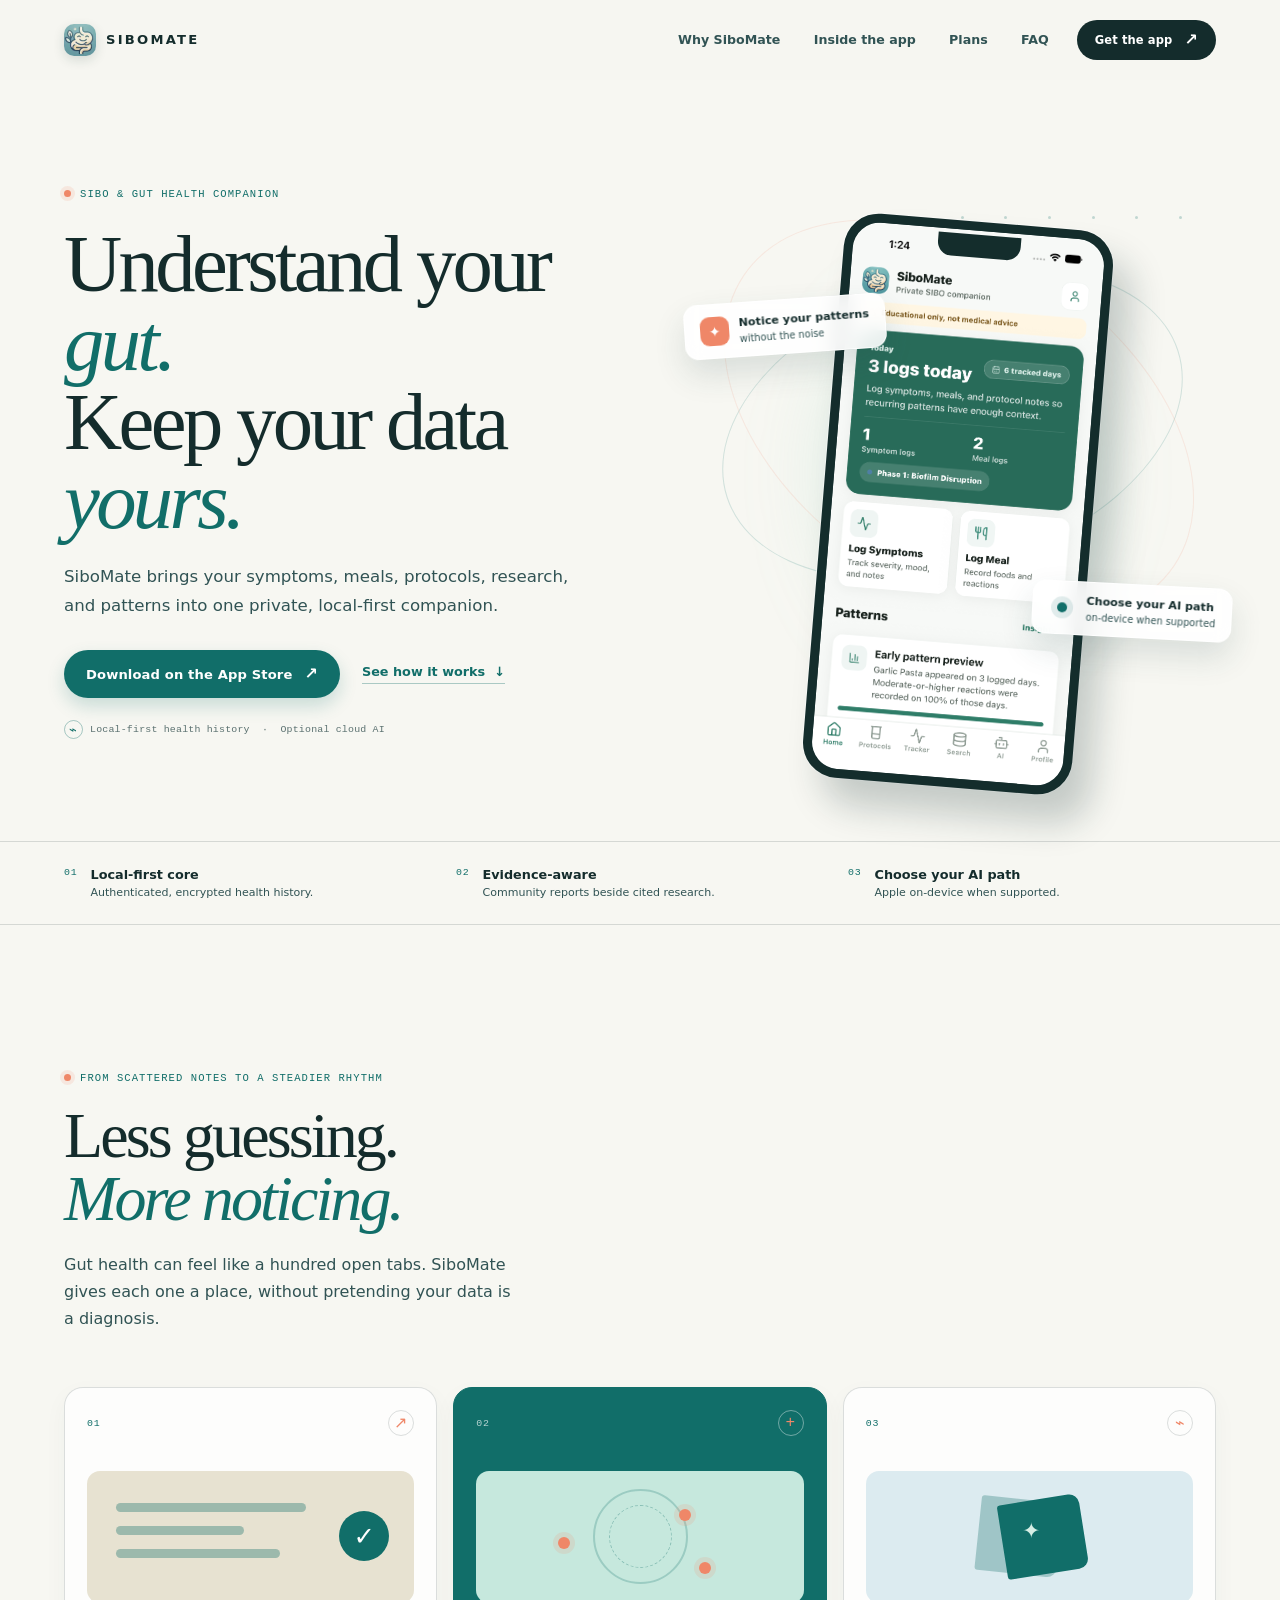
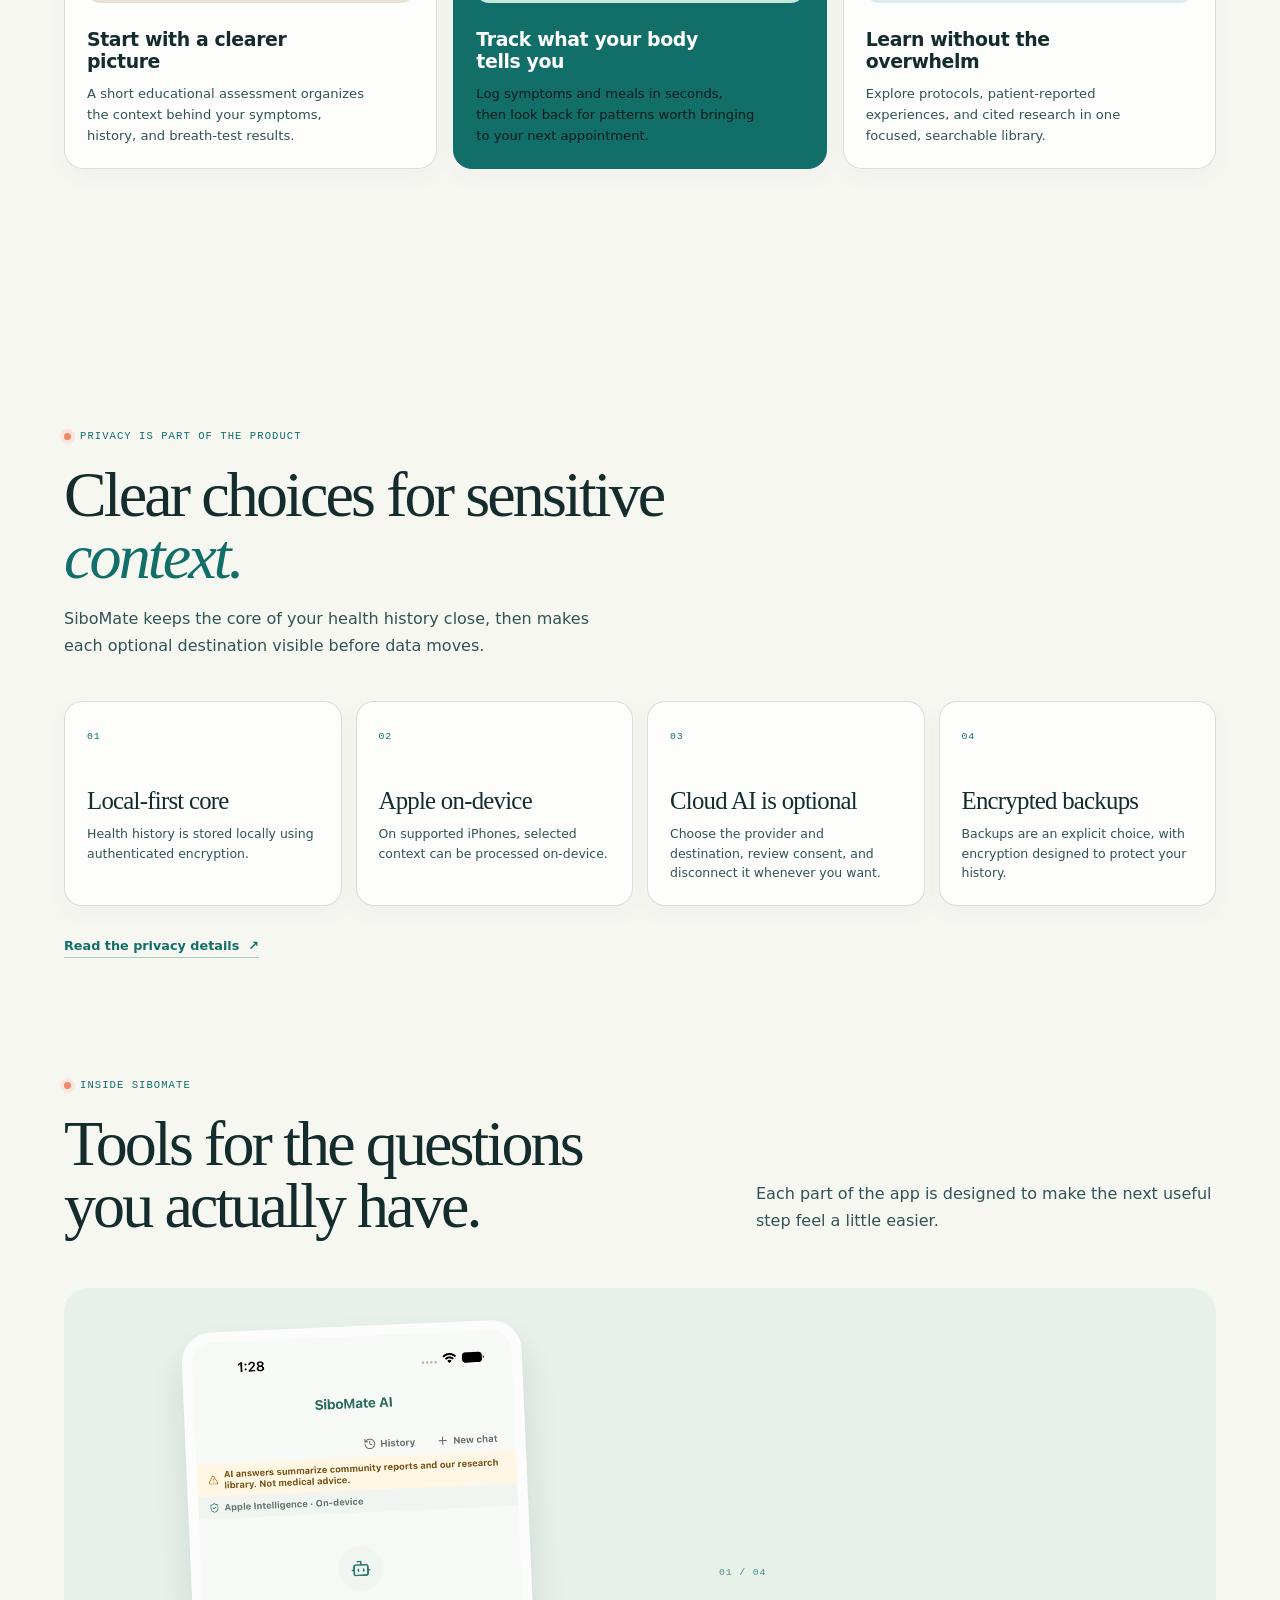
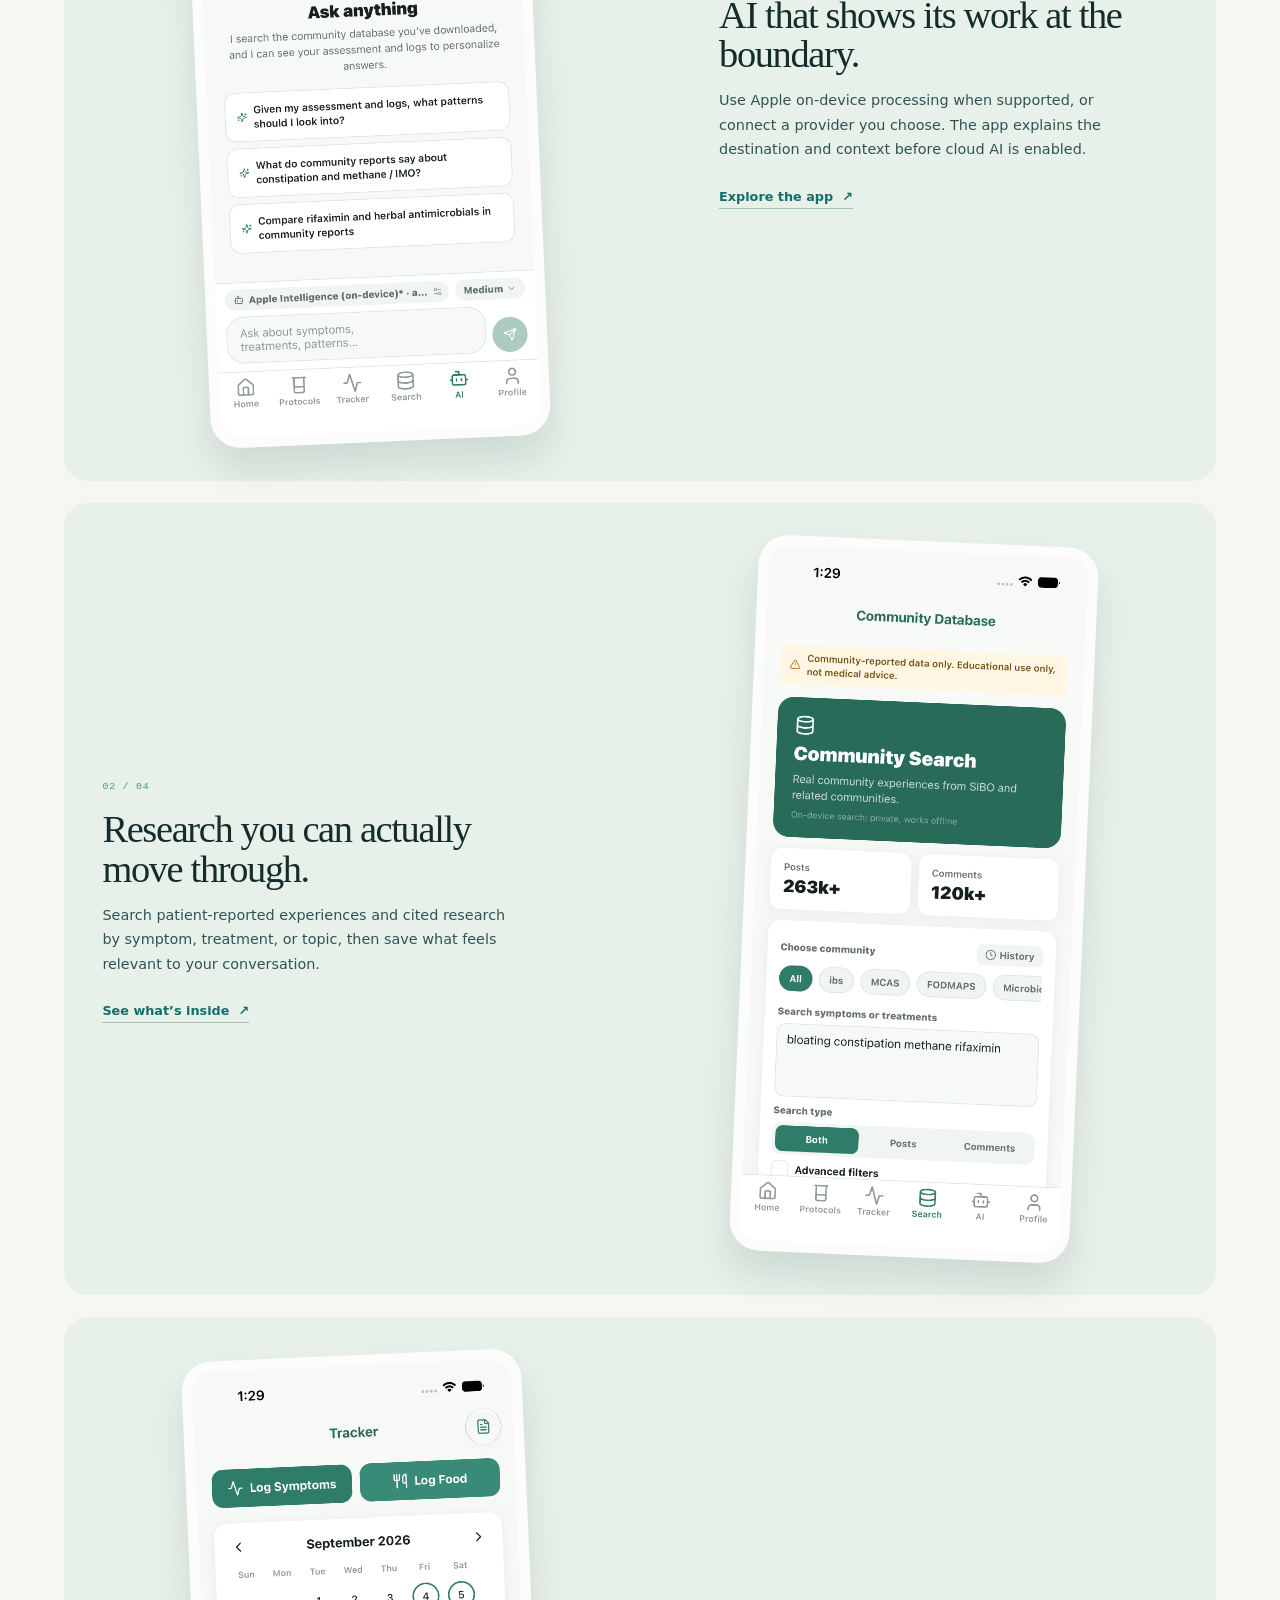
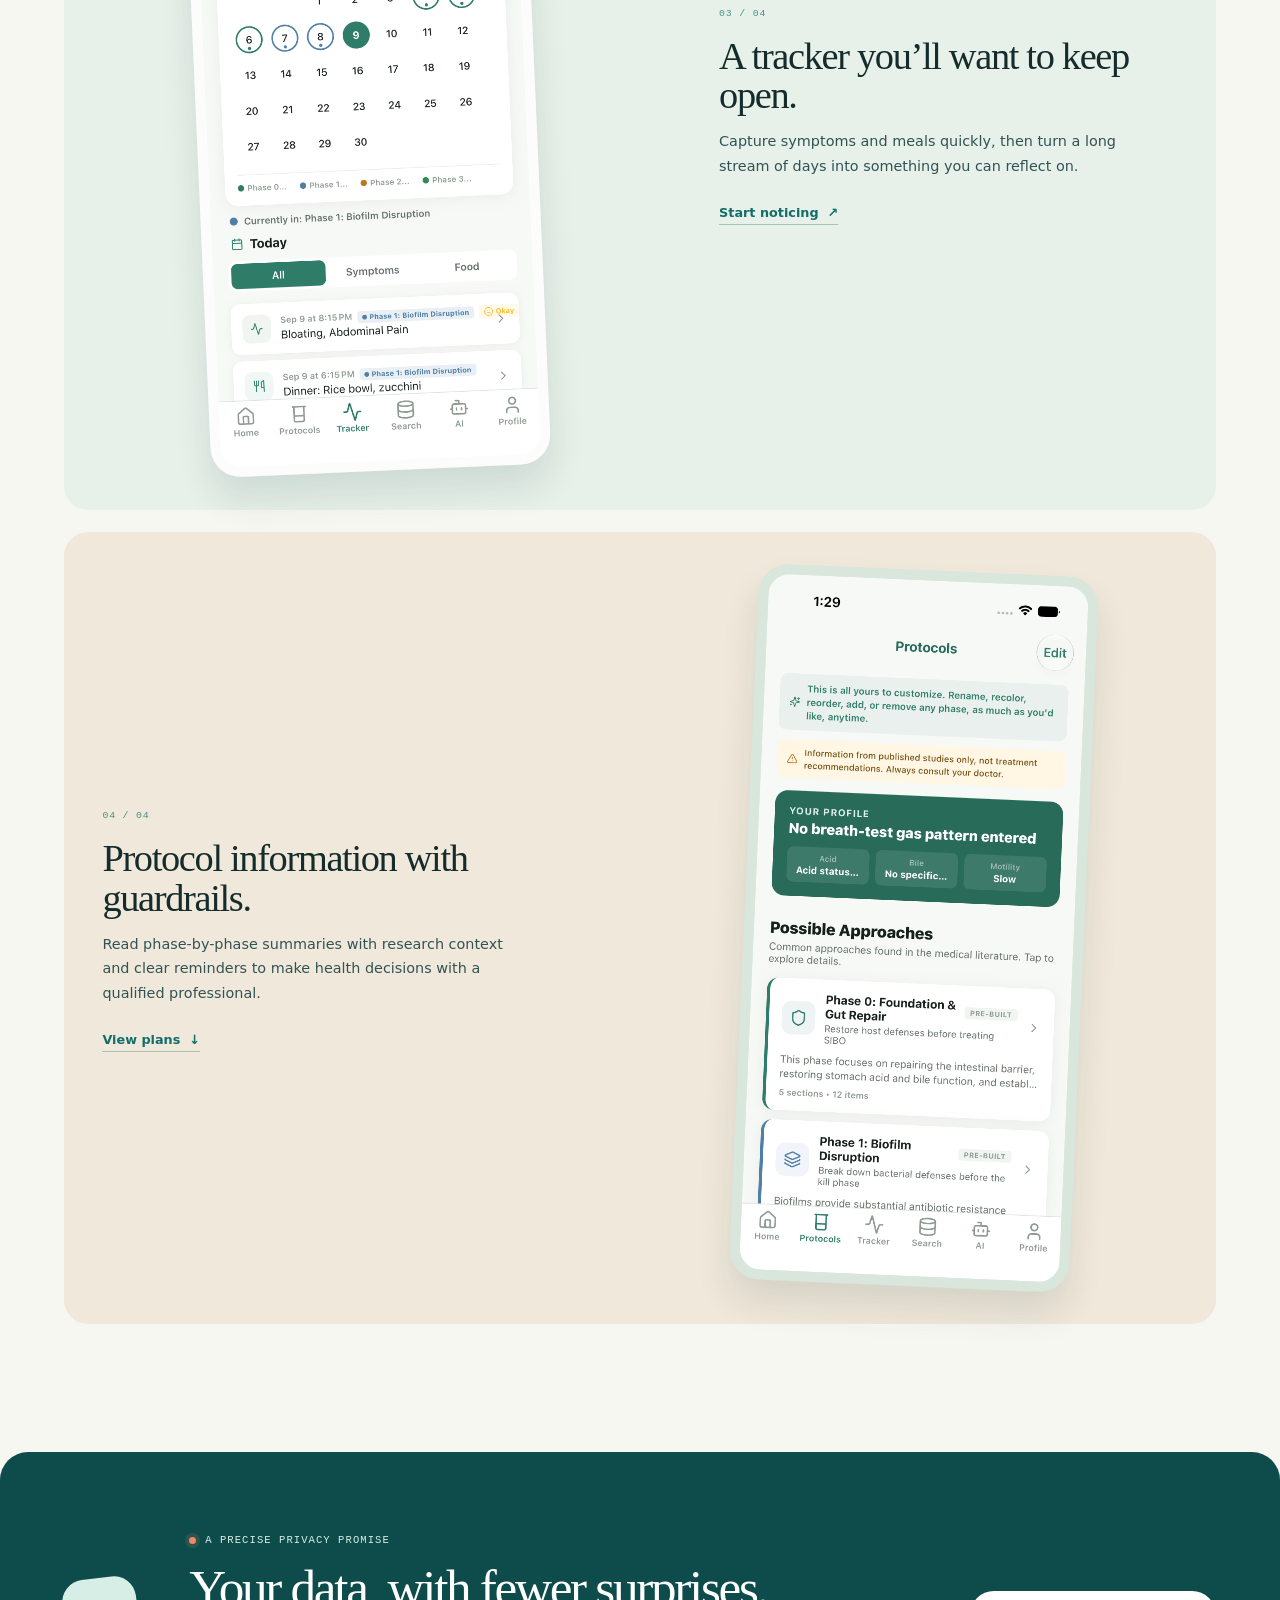
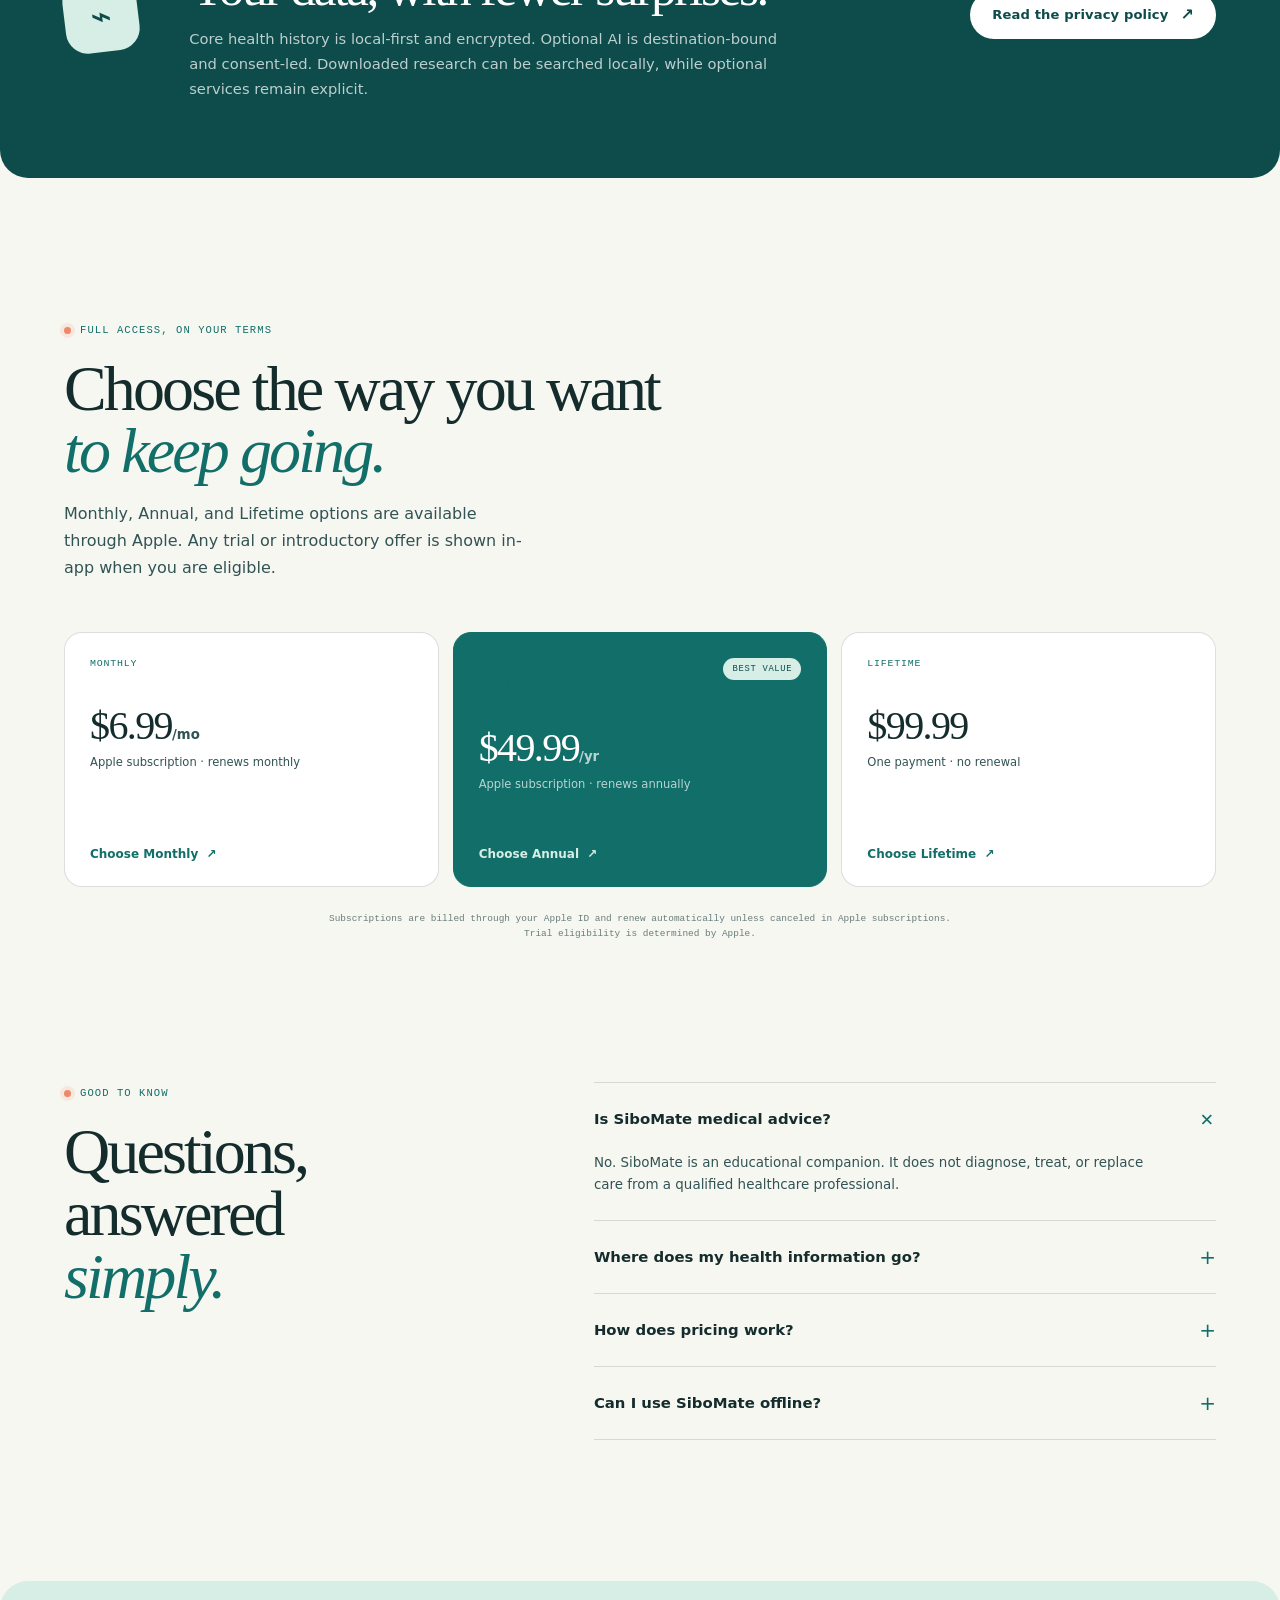
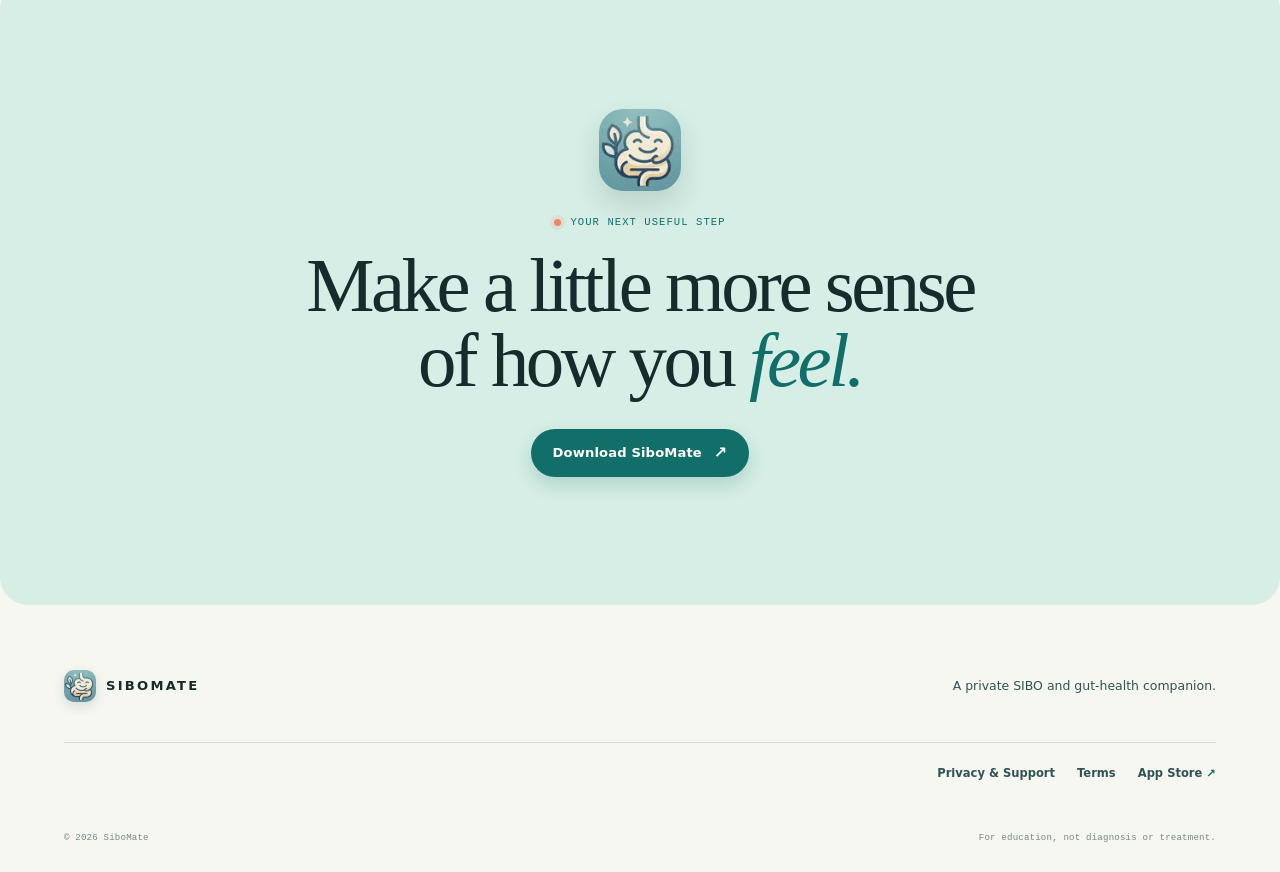
==== commit 3fbbd96b: "Publish approved SiboMate website refresh" ====
--- a/index.html
+++ b/index.html
@@ -6,11 +6,10 @@
     <meta name="theme-color" content="#f7f7f2" />
     <meta name="referrer" content="strict-origin-when-cross-origin" />
     <meta http-equiv="Content-Security-Policy" content="default-src 'self'; base-uri 'self'; object-src 'none'; form-action 'self'; script-src 'self' 'sha256-Xm7NBGJ/F4JLqzv/kAYmBsfwdS9WpnKqOWlL8F8ZYoI='; style-src 'self' 'unsafe-inline' https://fonts.googleapis.com; font-src https://fonts.gstatic.com; img-src 'self' data:; connect-src 'self'; upgrade-insecure-requests" />
-    <meta name="description" content="SiboMate is the official home of the private SIBO symptom tracker, meal log, and research companion for iPhone, built for clearer clinician conversations." />
-    <meta name="robots" content="index,follow,max-image-preview:large,max-snippet:-1,max-video-preview:-1" />
+    <meta name="description" content="SiboMate is a privacy-first SIBO and gut-health companion for understanding symptoms, meals, research, and patterns." />
     <link rel="canonical" href="https://sibomate.me/" />
-    <meta property="og:title" content="SiboMate | Private SIBO Symptom &amp; Meal Tracker" />
-    <meta property="og:description" content="Track symptoms and meals privately, explore cited research, and prepare clearer questions for your clinician." />
+    <meta property="og:title" content="SiboMate · Understand your gut. Keep your data yours." />
+    <meta property="og:description" content="A local-first SIBO companion for symptoms, meals, protocols, research, and patterns." />
     <meta property="og:type" content="website" />
     <meta property="og:url" content="https://sibomate.me/" />
     <meta property="og:site_name" content="SiboMate" />
@@ -19,10 +18,10 @@
     <meta property="og:image:height" content="630" />
     <meta property="og:image:alt" content="SiboMate app icon on a calm ivory and sage background" />
     <meta name="twitter:card" content="summary_large_image" />
-    <meta name="twitter:title" content="SiboMate | Private SIBO Symptom &amp; Meal Tracker" />
-    <meta name="twitter:description" content="Track symptoms and meals privately, explore cited research, and prepare clearer questions for your clinician." />
+    <meta name="twitter:title" content="SiboMate · Understand your gut. Keep your data yours." />
+    <meta name="twitter:description" content="A local-first SIBO companion for symptoms, meals, protocols, research, and patterns." />
     <meta name="twitter:image" content="https://sibomate.me/social-share.jpg" />
-    <title>SiboMate | Private SIBO Symptom &amp; Meal Tracker</title>
+    <title>SiboMate · Understand your gut. Keep your data yours.</title>
     <link rel="icon" type="image/png" sizes="32x32" href="favicon-32.png" />
     <link rel="apple-touch-icon" sizes="180x180" href="apple-touch-icon.png" />
     <link rel="preconnect" href="https://fonts.googleapis.com" />
@@ -34,22 +33,6 @@
         "@context": "https://schema.org",
         "@graph": [
           {
-            "@type": "WebSite",
-            "@id": "https://sibomate.me/#website",
-            "url": "https://sibomate.me/",
-            "name": "SiboMate",
-            "alternateName": "SiboMate SIBO Tracker",
-            "description": "The official website for the SiboMate iPhone app."
-          },
-          {
-            "@type": "WebPage",
-            "@id": "https://sibomate.me/#webpage",
-            "url": "https://sibomate.me/",
-            "name": "SiboMate | Private SIBO Symptom and Meal Tracker",
-            "isPartOf": { "@id": "https://sibomate.me/#website" },
-            "mainEntity": { "@id": "https://sibomate.me/#app" }
-          },
-          {
             "@type": "SoftwareApplication",
             "@id": "https://sibomate.me/#app",
             "name": "SiboMate",
@@ -57,7 +40,7 @@
             "downloadUrl": "https://apps.apple.com/us/app/sibomate/id6792794417",
             "applicationCategory": "HealthApplication",
             "operatingSystem": "iOS",
-            "description": "A private SIBO and gut-health companion for organizing symptoms, meals, research, and questions for conversations with a clinician.",
+            "description": "A privacy-first SIBO and gut-health companion for organizing symptoms, meals, protocols, research, and patterns.",
             "image": "https://sibomate.me/social-share.jpg",
             "offers": [
               { "@type": "Offer", "name": "Monthly", "price": "6.99", "priceCurrency": "USD" },
@@ -70,9 +53,9 @@
             "@id": "https://sibomate.me/#faq-schema",
             "mainEntity": [
               { "@type": "Question", "name": "Is SiboMate medical advice?", "acceptedAnswer": { "@type": "Answer", "text": "No. SiboMate is an educational companion. It does not diagnose, treat, or replace care from a qualified healthcare professional." } },
-              { "@type": "Question", "name": "Where does my health information go?", "acceptedAnswer": { "@type": "Answer", "text": "Your assessment, profile, symptoms, and meals stay on your device. The optional AI tool only sends information to the provider you choose with your own key." } },
-              { "@type": "Question", "name": "What happens after the free trial?", "acceptedAnswer": { "@type": "Answer", "text": "Monthly and Annual trials renew automatically through Apple unless canceled. Lifetime is a one-time purchase. If access ends, the app shows the purchase screen so you can choose a plan." } },
-              { "@type": "Question", "name": "Can I use SiboMate offline?", "acceptedAnswer": { "@type": "Answer", "text": "Yes. Once the research database is downloaded, searches run on your phone and do not require an account." } }
+              { "@type": "Question", "name": "Where does my health information go?", "acceptedAnswer": { "@type": "Answer", "text": "Core health history is stored locally using authenticated encryption. Optional AI requests are sent to the provider and destination you choose after consent. Encrypted backups are opt-in." } },
+              { "@type": "Question", "name": "How does pricing work?", "acceptedAnswer": { "@type": "Answer", "text": "SiboMate offers Monthly, Annual, and Lifetime options through Apple. Any trial or introductory offer is shown in-app when Apple determines that you are eligible." } },
+              { "@type": "Question", "name": "Can I use SiboMate offline?", "acceptedAnswer": { "@type": "Answer", "text": "After the research database is downloaded, local search can run on your phone. Optional cloud services still require their own connection and consent." } }
             ]
           }
         ]
@@ -82,14 +65,13 @@
   <body>
     <div class="site-shell">
       <header class="site-header" data-header>
-        <a class="brand" href="/" aria-label="SiboMate home">
+        <a class="brand" href="#top" aria-label="SiboMate home">
           <img class="brand-mark" src="icon-ui.webp" alt="" width="32" height="32" />
           <span class="brand-name">SiboMate</span>
         </a>
         <nav class="desktop-nav" aria-label="Primary navigation">
           <a href="#why">Why SiboMate</a>
           <a href="#features">Inside the app</a>
-          <a href="sibo-symptom-tracker.html">SIBO tracker</a>
           <a href="#plans">Plans</a>
           <a href="#faq">FAQ</a>
         </nav>
@@ -98,7 +80,6 @@
         <nav class="mobile-nav" id="mobile-nav" aria-label="Mobile navigation" data-mobile-nav>
           <a href="#why">Why SiboMate</a>
           <a href="#features">Inside the app</a>
-          <a href="sibo-symptom-tracker.html">SIBO tracker</a>
           <a href="#plans">Plans</a>
           <a href="#faq">FAQ</a>
           <a class="button button-dark" href="https://apps.apple.com/us/app/sibomate/id6792794417" target="_blank" rel="noreferrer">Get the app <span>↗</span></a>
@@ -109,13 +90,13 @@
         <section class="hero section-pad">
           <div class="hero-copy reveal">
             <div class="eyebrow"><span class="eyebrow-dot"></span> SIBO &amp; gut health companion</div>
-            <h1>A clearer way to understand your <em>gut.</em></h1>
-            <p class="hero-lede">SiboMate brings your symptoms, meals, research, and questions into one calm, private place, so you can notice patterns and have better conversations with your clinician.</p>
+            <h1>Understand your <em>gut.</em><br />Keep your data <em>yours.</em></h1>
+            <p class="hero-lede">SiboMate brings your symptoms, meals, protocols, research, and patterns into one private, local-first companion.</p>
             <div class="hero-actions">
               <a class="button button-primary" href="https://apps.apple.com/us/app/sibomate/id6792794417" target="_blank" rel="noreferrer">Download on the App Store <span>↗</span></a>
               <a class="text-link" href="#why">See how it works <span>↓</span></a>
             </div>
-            <div class="hero-note"><span class="lock-icon">⌁</span> Private by design&nbsp; · &nbsp;No account required</div>
+            <div class="hero-note"><span class="lock-icon">⌁</span> Local-first health history&nbsp; · &nbsp;Optional cloud AI</div>
           </div>
           <div class="hero-visual reveal reveal-delay">
             <div class="visual-grid" aria-hidden="true"><span></span><span></span><span></span><span></span><span></span><span></span></div>
@@ -129,21 +110,21 @@
               </div>
             </div>
             <div class="floating-card floating-card-top"><span class="floating-icon">✦</span><div><strong>Notice your patterns</strong><small>without the noise</small></div></div>
-            <div class="floating-card floating-card-bottom"><span class="pulse-dot"></span><div><strong>On-device research</strong><small>ready when you are</small></div></div>
+            <div class="floating-card floating-card-bottom"><span class="pulse-dot"></span><div><strong>Choose your AI path</strong><small>on-device when supported</small></div></div>
           </div>
         </section>
 
         <section class="trust-strip section-pad" aria-label="SiboMate principles">
-          <div class="trust-item"><span class="trust-number">01</span><div><strong>Private by design</strong><small>Your logs stay on your device.</small></div></div>
-          <div class="trust-item"><span class="trust-number">02</span><div><strong>Evidence-aware</strong><small>Research with context, not hype.</small></div></div>
-          <div class="trust-item"><span class="trust-number">03</span><div><strong>Made for real life</strong><small>Simple enough to keep using.</small></div></div>
+          <div class="trust-item"><span class="trust-number">01</span><div><strong>Local-first core</strong><small>Authenticated, encrypted health history.</small></div></div>
+          <div class="trust-item"><span class="trust-number">02</span><div><strong>Evidence-aware</strong><small>Community reports beside cited research.</small></div></div>
+          <div class="trust-item"><span class="trust-number">03</span><div><strong>Choose your AI path</strong><small>Apple on-device when supported.</small></div></div>
         </section>
 
         <section class="story section-pad" id="why">
           <div class="section-intro reveal">
             <div class="eyebrow"><span class="eyebrow-dot"></span> From scattered notes to a steadier rhythm</div>
             <h2>Less guessing.<br /><em>More noticing.</em></h2>
-            <p>Gut health can feel like a hundred open tabs. SiboMate gives each one a place without pretending your data is a diagnosis.</p>
+            <p>Gut health can feel like a hundred open tabs. SiboMate gives each one a place, without pretending your data is a diagnosis.</p>
           </div>
           <div class="steps-grid">
             <article class="step-card reveal">
@@ -167,26 +148,37 @@
           </div>
         </section>
 
+        <section class="privacy-proof section-pad" id="privacy">
+          <div class="privacy-proof-heading"><div class="eyebrow"><span class="eyebrow-dot"></span> Privacy is part of the product</div><h2>Clear choices for sensitive <em>context.</em></h2><p>SiboMate keeps the core of your health history close, then makes each optional destination visible before data moves.</p></div>
+          <div class="proof-grid">
+            <article class="proof-card"><span class="proof-number">01</span><h3>Local-first core</h3><p>Health history is stored locally using authenticated encryption.</p></article>
+            <article class="proof-card"><span class="proof-number">02</span><h3>Apple on-device</h3><p>On supported iPhones, selected context can be processed on-device.</p></article>
+            <article class="proof-card"><span class="proof-number">03</span><h3>Cloud AI is optional</h3><p>Choose the provider and destination, review consent, and disconnect it whenever you want.</p></article>
+            <article class="proof-card"><span class="proof-number">04</span><h3>Encrypted backups</h3><p>Backups are an explicit choice, with encryption designed to protect your history.</p></article>
+          </div>
+          <a href="privacy.html" class="text-link">Read the privacy details <span>↗</span></a>
+        </section>
+
         <section class="features section-pad" id="features">
           <div class="feature-heading reveal">
             <div><div class="eyebrow"><span class="eyebrow-dot"></span> Inside SiboMate</div><h2>Tools for the questions<br />you actually have.</h2></div>
             <p>Each part of the app is designed to make the next useful step feel a little easier.</p>
           </div>
           <div class="feature-showcase">
-            <article class="feature-row feature-row-dark reveal">
-              <div class="feature-image feature-image-dark"><img src="app-ai.png" alt="SiboMate AI research assistant screen" loading="lazy" /></div>
-              <div class="feature-copy"><span class="feature-index">01 / 04</span><h3>A research assistant that starts with context.</h3><p>Connect your own AI provider key and ask questions grounded in the research library and your personal logs. You choose the provider.</p><a href="https://apps.apple.com/us/app/sibomate/id6792794417" target="_blank" rel="noreferrer" class="text-link text-link-light">Explore the app <span>↗</span></a></div>
+            <article class="feature-row reveal">
+              <div class="feature-image"><img src="app-ai.png" alt="SiboMate AI chat screen with private on-device context controls" /></div>
+              <div class="feature-copy"><span class="feature-index">01 / 04</span><h3>AI that shows its work at the boundary.</h3><p>Use Apple on-device processing when supported, or connect a provider you choose. The app explains the destination and context before cloud AI is enabled.</p><a href="https://apps.apple.com/us/app/sibomate/id6792794417" target="_blank" rel="noreferrer" class="text-link">Explore the app <span>↗</span></a></div>
             </article>
             <article class="feature-row feature-row-reverse reveal">
-              <div class="feature-image"><img src="app-database.png" alt="SiboMate patient experience research database" loading="lazy" /></div>
+              <div class="feature-image"><img src="app-database.png" alt="SiboMate community database screen with private on-device search" /></div>
               <div class="feature-copy"><span class="feature-index">02 / 04</span><h3>Research you can actually move through.</h3><p>Search patient-reported experiences and cited research by symptom, treatment, or topic, then save what feels relevant to your conversation.</p><a href="https://apps.apple.com/us/app/sibomate/id6792794417" target="_blank" rel="noreferrer" class="text-link">See what’s inside <span>↗</span></a></div>
             </article>
             <article class="feature-row reveal">
-              <div class="feature-image"><img src="app-tracker.png" alt="SiboMate symptom and food tracker screen" loading="lazy" /></div>
-              <div class="feature-copy"><span class="feature-index">03 / 04</span><h3>A tracker you’ll want to keep open.</h3><p>Capture symptoms and meals quickly, then turn a long stream of days into something you can reflect on.</p><a href="sibo-symptom-tracker.html" class="text-link">How the SIBO tracker works <span>→</span></a></div>
+              <div class="feature-image"><img src="app-tracker.png" alt="SiboMate tracker screen for logging meals and symptoms" /></div>
+              <div class="feature-copy"><span class="feature-index">03 / 04</span><h3>A tracker you’ll want to keep open.</h3><p>Capture symptoms and meals quickly, then turn a long stream of days into something you can reflect on.</p><a href="https://apps.apple.com/us/app/sibomate/id6792794417" target="_blank" rel="noreferrer" class="text-link">Start noticing <span>↗</span></a></div>
             </article>
             <article class="feature-row feature-row-reverse feature-row-last reveal">
-              <div class="feature-image feature-image-sage"><img src="app-protocols.png" alt="SiboMate protocol library screen" loading="lazy" /></div>
+              <div class="feature-image feature-image-sage"><img src="app-protocols.png" alt="SiboMate protocol library with phases and research context" /></div>
               <div class="feature-copy"><span class="feature-index">04 / 04</span><h3>Protocol information with guardrails.</h3><p>Read phase-by-phase summaries with research context and clear reminders to make health decisions with a qualified professional.</p><a href="#plans" class="text-link">View plans <span>↓</span></a></div>
             </article>
           </div>
@@ -194,15 +186,15 @@
 
         <section class="privacy-band section-pad reveal">
           <div class="privacy-icon"><span>⌁</span></div>
-          <div><div class="eyebrow eyebrow-light"><span class="eyebrow-dot"></span> Your information, your device</div><h2>Private enough to feel like yours.</h2><p>There are no accounts. Your assessment, symptom logs, meals, and profile stay on your device. Once the research database is downloaded, searches can run offline.</p></div>
+          <div><div class="eyebrow eyebrow-light"><span class="eyebrow-dot"></span> A precise privacy promise</div><h2>Your data, with fewer surprises.</h2><p>Core health history is local-first and encrypted. Optional AI is destination-bound and consent-led. Downloaded research can be searched locally, while optional services remain explicit.</p></div>
           <a href="privacy.html" class="button button-light">Read the privacy policy <span>↗</span></a>
         </section>
 
         <section class="plans section-pad" id="plans">
-          <div class="plans-intro reveal"><div class="eyebrow"><span class="eyebrow-dot"></span> Full access, on your terms</div><h2>Try the complete experience<br /><em>for three days.</em></h2><p>Start with a 3-day free trial on Monthly or Annual. Choose Lifetime when you’d rather pay once and keep it forever.</p></div>
+          <div class="plans-intro reveal"><div class="eyebrow"><span class="eyebrow-dot"></span> Full access, on your terms</div><h2>Choose the way you want<br /><em>to keep going.</em></h2><p>Monthly, Annual, and Lifetime options are available through Apple. Any trial or introductory offer is shown in-app when you are eligible.</p></div>
           <div class="plan-grid reveal reveal-delay-short">
-            <div class="plan-card"><span class="plan-label">Monthly</span><strong>$6.99<span>/mo</span></strong><small>3-day free trial · then monthly</small><a href="https://apps.apple.com/us/app/sibomate/id6792794417" target="_blank" rel="noreferrer">Choose Monthly <span>↗</span></a></div>
-            <div class="plan-card plan-card-featured"><span class="plan-badge">Best value</span><span class="plan-label">Annual</span><strong>$49.99<span>/yr</span></strong><small>3-day free trial · save 40%</small><a href="https://apps.apple.com/us/app/sibomate/id6792794417" target="_blank" rel="noreferrer">Choose Annual <span>↗</span></a></div>
+            <div class="plan-card"><span class="plan-label">Monthly</span><strong>$6.99<span>/mo</span></strong><small>Apple subscription · renews monthly</small><a href="https://apps.apple.com/us/app/sibomate/id6792794417" target="_blank" rel="noreferrer">Choose Monthly <span>↗</span></a></div>
+            <div class="plan-card plan-card-featured"><span class="plan-badge">Best value</span><span class="plan-label">Annual</span><strong>$49.99<span>/yr</span></strong><small>Apple subscription · renews annually</small><a href="https://apps.apple.com/us/app/sibomate/id6792794417" target="_blank" rel="noreferrer">Choose Annual <span>↗</span></a></div>
             <div class="plan-card"><span class="plan-label">Lifetime</span><strong>$99.99</strong><small>One payment · no renewal</small><a href="https://apps.apple.com/us/app/sibomate/id6792794417" target="_blank" rel="noreferrer">Choose Lifetime <span>↗</span></a></div>
           </div>
           <p class="plan-footnote">Subscriptions are billed through your Apple ID and renew automatically unless canceled in Apple subscriptions. Trial eligibility is determined by Apple.</p>
@@ -212,9 +204,9 @@
           <div class="faq-heading reveal"><div class="eyebrow"><span class="eyebrow-dot"></span> Good to know</div><h2>Questions, answered<br /><em>simply.</em></h2></div>
           <div class="faq-list reveal reveal-delay-short">
             <details open><summary>Is SiboMate medical advice?<span>+</span></summary><p>No. SiboMate is an educational companion. It does not diagnose, treat, or replace care from a qualified healthcare professional.</p></details>
-            <details><summary>Where does my health information go?<span>+</span></summary><p>Your assessment, profile, symptoms, and meals stay on your device. The optional AI tool only sends information to the provider you choose with your own key.</p></details>
-            <details><summary>What happens after the free trial?<span>+</span></summary><p>Monthly and Annual trials renew automatically through Apple unless canceled. Lifetime is a one-time purchase. If access ends, the app shows the purchase screen so you can choose a plan.</p></details>
-            <details><summary>Can I use SiboMate offline?<span>+</span></summary><p>Yes. Once the research database is downloaded, searches run on your phone and do not require an account.</p></details>
+            <details><summary>Where does my health information go?<span>+</span></summary><p>Core health history is stored locally using authenticated encryption. Optional AI requests go to the provider and destination you choose after consent. Encrypted backups are opt-in.</p></details>
+            <details><summary>How does pricing work?<span>+</span></summary><p>SiboMate offers Monthly, Annual, and Lifetime options through Apple. Any trial or introductory offer is shown in-app when Apple determines that you are eligible.</p></details>
+            <details><summary>Can I use SiboMate offline?<span>+</span></summary><p>After the research database is downloaded, local search can run on your phone. Optional cloud services still require their own connection and consent.</p></details>
           </div>
         </section>
 
@@ -228,7 +220,7 @@
 
       <footer class="site-footer section-pad">
         <div class="footer-main"><a class="brand" href="#top"><img class="brand-mark" src="icon-ui.webp" alt="" width="32" height="32" /><span class="brand-name">SiboMate</span></a><p>A private SIBO and gut-health companion.</p></div>
-        <div class="footer-links"><a href="sibo-symptom-tracker.html">SIBO Symptom Tracker</a><a href="privacy.html">Privacy &amp; Support</a><a href="https://www.apple.com/legal/internet-services/itunes/dev/stdeula/" target="_blank" rel="noreferrer">Terms</a><a href="https://apps.apple.com/us/app/sibomate/id6792794417" target="_blank" rel="noreferrer">App Store <span>↗</span></a></div>
+        <div class="footer-links"><a href="privacy.html">Privacy &amp; Support</a><a href="https://www.apple.com/legal/internet-services/itunes/dev/stdeula/" target="_blank" rel="noreferrer">Terms</a><a href="https://apps.apple.com/us/app/sibomate/id6792794417" target="_blank" rel="noreferrer">App Store <span>↗</span></a></div>
         <div class="footer-bottom"><span>© 2026 SiboMate</span><span>For education, not diagnosis or treatment.</span></div>
       </footer>
     </div>
--- a/styles.css
+++ b/styles.css
@@ -127,15 +127,25 @@
 .legal-page { padding-top: 74px; }.legal-hero { padding-top: clamp(5rem, 10vw, 9rem); padding-bottom: clamp(4rem, 8vw, 7rem); background: linear-gradient(145deg, #eef4ef 0%, #f7f7f2 58%, #f4e7cd 100%); }.legal-hero h1 { max-width: 850px; margin: 20px 0 18px; font-size: clamp(3.7rem, 8vw, 7.5rem); line-height: .92; letter-spacing: -.055em; }.legal-hero p { max-width: 720px; color: #344846; font-size: clamp(1rem, 1.8vw, 1.22rem); line-height: 1.7; }.legal-hero small { display: block; margin-top: 24px; font-family: var(--mono); color: #647774; }.legal-content { max-width: 920px; padding-top: clamp(4rem, 8vw, 7rem); padding-bottom: clamp(5rem, 10vw, 9rem); }.legal-content .legal-lede { padding: clamp(1.5rem, 4vw, 2.4rem); border-radius: 22px; background: var(--teal-deep); color: rgba(255,255,255,.86); font-size: 1.05rem; line-height: 1.8; }.legal-content h2 { margin: 3.5rem 0 1rem; font-size: clamp(2rem, 4vw, 3.15rem); }.legal-content h3 { margin: 2rem 0 .7rem; font-size: 1.2rem; }.legal-content p, .legal-content li { color: #435653; line-height: 1.8; }.legal-content li + li { margin-top: .45rem; }.legal-content a { color: #156b62; text-decoration: underline; text-underline-offset: 3px; }.legal-content hr { margin: 4rem 0 0; border: 0; border-top: 1px solid var(--line); }
 .feature-copy { max-width: 420px; }.feature-index { opacity: .72; }.feature-row-dark .feature-index { color: var(--mint); }.feature-copy h3 { margin: 17px 0 14px; font-family: var(--display); font-size: clamp(2rem, 3vw, 3.45rem); font-weight: 500; line-height: 1.02; letter-spacing: -.035em; }.feature-copy p { color: var(--ink-soft); font-size: .9rem; line-height: 1.7; margin-bottom: 24px; }.feature-row-dark .feature-copy p { color: rgba(255,255,255,.7); }.text-link-light { color: var(--mint); border-color: rgba(214,238,229,.4); }
 
+.privacy-proof { padding-top: clamp(5rem, 9vw, 8rem); padding-bottom: clamp(5rem, 9vw, 8rem); }
+.privacy-proof-heading { max-width: 650px; }
+.privacy-proof-heading h2 { margin-bottom: 16px; }
+.privacy-proof-heading p { max-width: 560px; color: var(--ink-soft); line-height: 1.7; }
+.proof-grid { display: grid; grid-template-columns: repeat(4, 1fr); gap: 14px; margin: 42px 0 28px; }
+.proof-card { min-height: 205px; padding: 22px; border: 1px solid var(--line); border-radius: 18px; background: rgba(255,255,255,.72); box-shadow: 0 8px 23px rgba(31,76,72,.04); }
+.proof-number { color: var(--teal); font-family: var(--mono); font-size: .62rem; letter-spacing: .08em; }
+.proof-card h3 { margin: 45px 0 10px; font-family: var(--display); font-size: 1.55rem; font-weight: 500; line-height: 1.05; letter-spacing: -.03em; }
+.proof-card p { margin: 0; color: var(--ink-soft); font-size: .78rem; line-height: 1.55; }
+.privacy-proof > .text-link { margin-top: 4px; }
 .privacy-band { display: grid; grid-template-columns: auto minmax(0, 1fr) auto; align-items: center; gap: clamp(1.25rem, 4vw, 4.5rem); padding-top: clamp(3.2rem, 6vw, 5.3rem); padding-bottom: clamp(3.2rem, 6vw, 5.3rem); color: var(--white); background: var(--teal-deep); border-radius: 28px; margin-top: 0; margin-bottom: clamp(6rem, 11vw, 11rem); }
 .privacy-icon { display: flex; align-items: center; justify-content: center; width: 74px; height: 74px; color: var(--teal-deep); background: var(--mint); border-radius: 22px; font-size: 2.2rem; transform: rotate(-7deg); }.privacy-band h2 { margin: 15px 0 13px; font-size: clamp(2.2rem, 4vw, 4.2rem); }.privacy-band p { max-width: 620px; margin: 0; color: rgba(255,255,255,.73); font-size: .92rem; line-height: 1.7; }.eyebrow-light { color: var(--mint); }.privacy-band .eyebrow-dot { background: var(--coral); }
 
 .plans { padding-bottom: clamp(6rem, 11vw, 10rem); }.plans-intro { max-width: 670px; }.plans-intro h2 { margin-bottom: 17px; }.plan-grid { display: grid; grid-template-columns: repeat(3, 1fr); gap: 14px; margin-top: 50px; }.plan-card { min-height: 255px; padding: 25px; display: flex; flex-direction: column; align-items: flex-start; border: 1px solid var(--line); border-radius: 18px; background: var(--white); transition: transform .25s ease, box-shadow .25s ease; }.plan-card:hover { transform: translateY(-4px); box-shadow: var(--shadow); }.plan-card-featured { color: var(--white); background: var(--teal); border-color: var(--teal); position: relative; }.plan-badge { align-self: flex-end; padding: 6px 9px; color: var(--teal-deep); background: var(--mint); border-radius: 99px; font-family: var(--mono); font-size: .55rem; font-weight: 500; letter-spacing: .08em; text-transform: uppercase; }.plan-card strong { margin-top: 33px; font-family: var(--display); font-size: 2.5rem; font-weight: 500; letter-spacing: -.04em; }.plan-card strong span { color: var(--ink-soft); font-family: var(--sans); font-size: .83rem; font-weight: 600; letter-spacing: 0; }.plan-card-featured strong span { color: rgba(255,255,255,.7); }.plan-card small { margin-top: 6px; color: var(--ink-soft); font-size: .72rem; }.plan-card-featured small { color: rgba(255,255,255,.7); }.plan-card a { display: inline-flex; gap: 8px; align-items: center; margin-top: auto; color: var(--teal); font-size: .75rem; font-weight: 700; }.plan-card-featured a { color: var(--mint); }.plan-footnote { max-width: 630px; margin: 24px auto 0; text-align: center; color: #687d7b; font-family: var(--mono); font-size: .59rem; line-height: 1.6; }
 
 .faq { display: grid; grid-template-columns: .8fr 1.2fr; gap: clamp(3rem, 9vw, 10rem); padding-bottom: clamp(6rem, 11vw, 10rem); }.faq-heading h2 { margin-bottom: 0; }.faq-list { border-top: 1px solid var(--line); }.faq-list details { border-bottom: 1px solid var(--line); }.faq-list summary { min-height: 72px; display: flex; align-items: center; justify-content: space-between; gap: 18px; list-style: none; cursor: pointer; font-size: .93rem; font-weight: 700; }.faq-list summary::-webkit-details-marker { display: none; }.faq-list summary span { color: var(--teal); font-size: 1.25rem; font-weight: 400; transition: transform .2s ease; }.faq-list details[open] summary span { transform: rotate(45deg); }.faq-list p { max-width: 600px; margin: -3px 40px 23px 0; color: var(--ink-soft); font-size: .84rem; line-height: 1.7; }
-.final-cta { display: flex; flex-direction: column; align-items: center; text-align: center; padding-top: clamp(5rem, 10vw, 9rem); padding-bottom: clamp(5rem, 10vw, 9rem); background: var(--mint); border-radius: 28px; }.final-cta-mark { display: block; width: 82px; height: 82px; margin-bottom: 25px; border-radius: 24px; object-fit: cover; box-shadow: 0 14px 28px rgba(20, 55, 53, .14); }.final-cta h2 { margin: 20px 0 30px; font-size: clamp(3rem, 6vw, 6.3rem); }.site-footer { padding-top: 65px; padding-bottom: 30px; }.footer-main { display: flex; align-items: center; justify-content: space-between; gap: 20px; padding-bottom: 40px; border-bottom: 1px solid var(--line); }.footer-main p { margin: 0; color: var(--ink-soft); font-size: .78rem; }.footer-links { display: flex; justify-content: flex-end; gap: 22px; margin-top: 23px; color: var(--ink-soft); font-size: .72rem; font-weight: 600; }.footer-links span { color: var(--teal); }.footer-bottom { display: flex; justify-content: space-between; gap: 20px; margin-top: 52px; color: #536966; font-family: var(--mono); font-size: .57rem; letter-spacing: .02em; }
+.final-cta { display: flex; flex-direction: column; align-items: center; text-align: center; padding-top: clamp(5rem, 10vw, 9rem); padding-bottom: clamp(5rem, 10vw, 9rem); background: var(--mint); border-radius: 28px; }.final-cta-mark { display: block; width: 82px; height: 82px; margin-bottom: 25px; border-radius: 24px; object-fit: cover; box-shadow: 0 14px 28px rgba(20, 55, 53, .14); }.final-cta h2 { margin: 20px 0 30px; font-size: clamp(3rem, 6vw, 6.3rem); }.site-footer { padding-top: 65px; padding-bottom: 30px; }.footer-main { display: flex; align-items: center; justify-content: space-between; gap: 20px; padding-bottom: 40px; border-bottom: 1px solid var(--line); }.footer-main p { margin: 0; color: var(--ink-soft); font-size: .78rem; }.footer-links { display: flex; justify-content: flex-end; gap: 22px; margin-top: 23px; color: var(--ink-soft); font-size: .72rem; font-weight: 600; }.footer-links span { color: var(--teal); }.footer-bottom { display: flex; justify-content: space-between; gap: 20px; margin-top: 52px; color: #748887; font-family: var(--mono); font-size: .57rem; letter-spacing: .02em; }
 
-.reveal { opacity: 0; transform: translateY(18px); transition: opacity .7s ease, transform .7s cubic-bezier(.2,.75,.25,1); }.reveal.is-visible { opacity: 1; transform: translateY(0); }.reveal-delay-short { transition-delay: .08s; }.reveal-delay { transition-delay: .14s; }
+.reveal { opacity: 1; transform: none; transition: opacity .7s ease, transform .7s cubic-bezier(.2,.75,.25,1); }.reveal.is-visible { opacity: 1; transform: translateY(0); }.reveal-delay-short { transition-delay: .08s; }.reveal-delay { transition-delay: .14s; }
 
 @media (max-width: 900px) {
   .desktop-nav, .header-cta { display: none; }.site-header { height: 70px; }.menu-toggle { width: 43px; height: 43px; display: flex; position: relative; align-items: center; justify-content: center; flex-direction: column; gap: 4px; border: 1px solid var(--line); border-radius: 50%; background: transparent; cursor: pointer; }.menu-toggle > span:not(.sr-only) { width: 15px; height: 1.5px; background: var(--ink); transition: transform .2s ease, opacity .2s ease; }.menu-toggle[aria-expanded="true"] > span:nth-child(1) { transform: translateY(5.5px) rotate(45deg); }.menu-toggle[aria-expanded="true"] > span:nth-child(2) { opacity: 0; }.menu-toggle[aria-expanded="true"] > span:nth-child(3) { transform: translateY(-5.5px) rotate(-45deg); }.mobile-nav { position: absolute; top: 70px; left: 0; right: 0; display: flex; flex-direction: column; gap: 0; padding: 9px 1.25rem 19px; background: rgba(247,247,242,.98); border-bottom: 1px solid var(--line); transform: translateY(-120%); transition: transform .3s ease; pointer-events: none; }.mobile-nav.is-open { transform: translateY(0); pointer-events: auto; }.mobile-nav a { padding: 14px 4px; border-bottom: 1px solid var(--line); font-size: .85rem; font-weight: 700; }.mobile-nav .button { border: 0; margin-top: 14px; color: var(--white); text-align: center; }.hero { grid-template-columns: 1fr; min-height: auto; padding-top: 4.3rem; }.hero-copy { max-width: 700px; }.hero-visual { min-height: 530px; margin: 0 auto; width: min(100%, 570px); }.floating-card-top { left: 3%; }.floating-card-bottom { right: 3%; }.feature-heading { align-items: flex-start; flex-direction: column; }.privacy-band { grid-template-columns: auto 1fr; }.privacy-band .button { grid-column: 2; justify-self: start; }.faq { grid-template-columns: 1fr; gap: 40px; }
@@ -145,32 +155,15 @@
 }
 @media (prefers-reduced-motion: reduce) { html { scroll-behavior: auto; }.reveal { opacity: 1; transform: none; transition: none; }.button, .step-card, .plan-card { transition: none; } }
 
-/* Search-focused product guide */
-.guide-page { padding-top: 74px; }
-.guide-hero { display: grid; grid-template-columns: minmax(0, 1.15fr) minmax(280px, .65fr); align-items: center; gap: clamp(2rem, 7vw, 7rem); padding-top: clamp(5rem, 10vw, 9rem); padding-bottom: clamp(4rem, 8vw, 7rem); background: linear-gradient(145deg, #eef4ef 0%, #f7f7f2 58%, #f4e7cd 100%); }
-.guide-hero h1 { max-width: 920px; margin: 20px 0 22px; font-size: clamp(3.4rem, 7vw, 7rem); line-height: .93; letter-spacing: -.055em; }
-.guide-hero p { max-width: 720px; color: #344846; font-size: clamp(1rem, 1.8vw, 1.18rem); line-height: 1.75; }
-.guide-hero-card { padding: clamp(1.4rem, 4vw, 2.2rem); color: var(--white); background: var(--teal-deep); border-radius: 26px; box-shadow: 0 24px 50px rgba(20,55,53,.18); }
-.guide-hero-card strong { display: block; margin-bottom: 20px; font-family: var(--display); font-size: 1.75rem; font-weight: 500; }
-.guide-hero-card ul { margin: 0; padding-left: 1.1rem; color: rgba(255,255,255,.78); line-height: 1.8; }
-.guide-hero-card li + li { margin-top: .5rem; }
-.guide-content { max-width: 1100px; padding-top: clamp(4rem, 8vw, 7rem); padding-bottom: clamp(5rem, 10vw, 9rem); }
-.guide-lede { max-width: 860px; margin-bottom: 4rem; font-size: clamp(1.12rem, 2vw, 1.35rem); line-height: 1.8; color: #344846; }
-.guide-grid { display: grid; grid-template-columns: repeat(3, 1fr); gap: 15px; }
-.guide-card { min-height: 250px; padding: 26px; border: 1px solid var(--line); border-radius: 20px; background: var(--white); box-shadow: 0 8px 23px rgba(31,76,72,.04); }
-.guide-card span { color: var(--teal); font-family: var(--mono); font-size: .62rem; letter-spacing: .08em; text-transform: uppercase; }
-.guide-card h2 { margin: 1.2rem 0 .8rem; font-size: clamp(1.7rem, 3vw, 2.35rem); }
-.guide-card p { color: var(--ink-soft); line-height: 1.75; }
-.guide-section { padding-top: clamp(4.5rem, 9vw, 8rem); }
-.guide-section > h2 { max-width: 760px; }
-.guide-section > p { max-width: 780px; color: var(--ink-soft); line-height: 1.8; }
-.guide-checklist { display: grid; grid-template-columns: repeat(2, 1fr); gap: 14px; margin-top: 2.2rem; }
-.guide-checklist div { padding: 22px; border-radius: 17px; background: var(--sage); }
-.guide-checklist strong { display: block; margin-bottom: 7px; }
-.guide-checklist p { margin: 0; color: var(--ink-soft); line-height: 1.65; }
-.guide-notice { margin-top: 4rem; padding: clamp(1.6rem, 4vw, 2.5rem); color: rgba(255,255,255,.82); background: var(--teal-deep); border-radius: 24px; line-height: 1.8; }
-.guide-faq { margin-top: 4rem; }
-.guide-actions { display: flex; flex-wrap: wrap; align-items: center; gap: 18px; margin-top: 30px; }
-.guide-nav-cta { flex: 0 0 auto; }
-@media (max-width: 820px) { .guide-hero { grid-template-columns: 1fr; }.guide-grid { grid-template-columns: 1fr; }.guide-card { min-height: auto; } }
-@media (max-width: 620px) { .guide-page { padding-top: 70px; }.guide-nav-cta { padding: 10px 14px; font-size: .68rem; }.guide-hero h1 { font-size: clamp(3rem, 14vw, 4.5rem); }.guide-checklist { grid-template-columns: 1fr; }.guide-actions { align-items: stretch; flex-direction: column; }.guide-actions .button { width: 100%; }.guide-actions .text-link { align-self: flex-start; } }
+/* Step 7A privacy proof: keep the product promise visible before the feature tour. */
+.privacy-proof { padding-top: clamp(5rem, 9vw, 8rem); padding-bottom: clamp(5rem, 9vw, 8rem); }
+.privacy-proof-heading { max-width: 650px; }
+.privacy-proof-heading h2 { margin-bottom: 16px; }
+.privacy-proof-heading p { max-width: 560px; color: var(--ink-soft); line-height: 1.7; }
+.proof-grid { display: grid; grid-template-columns: repeat(4, 1fr); gap: 14px; margin: 42px 0 28px; }
+.proof-card { min-height: 205px; padding: 22px; border: 1px solid var(--line); border-radius: 18px; background: rgba(255,255,255,.72); box-shadow: 0 8px 23px rgba(31,76,72,.04); }
+.proof-number { color: var(--teal); font-family: var(--mono); font-size: .62rem; letter-spacing: .08em; }
+.proof-card h3 { margin: 45px 0 10px; font-family: var(--display); font-size: 1.55rem; font-weight: 500; line-height: 1.05; letter-spacing: -.03em; }
+.proof-card p { margin: 0; color: var(--ink-soft); font-size: .78rem; line-height: 1.55; }
+@media (max-width: 900px) { .proof-grid { grid-template-columns: repeat(2, 1fr); } }
+@media (max-width: 620px) { .privacy-proof { padding-top: 4.5rem; padding-bottom: 4.5rem; }.privacy-proof-heading h2 { font-size: 3rem; }.proof-grid { grid-template-columns: 1fr; gap: 11px; margin-top: 28px; }.proof-card { min-height: 150px; }.proof-card h3 { margin-top: 26px; } }
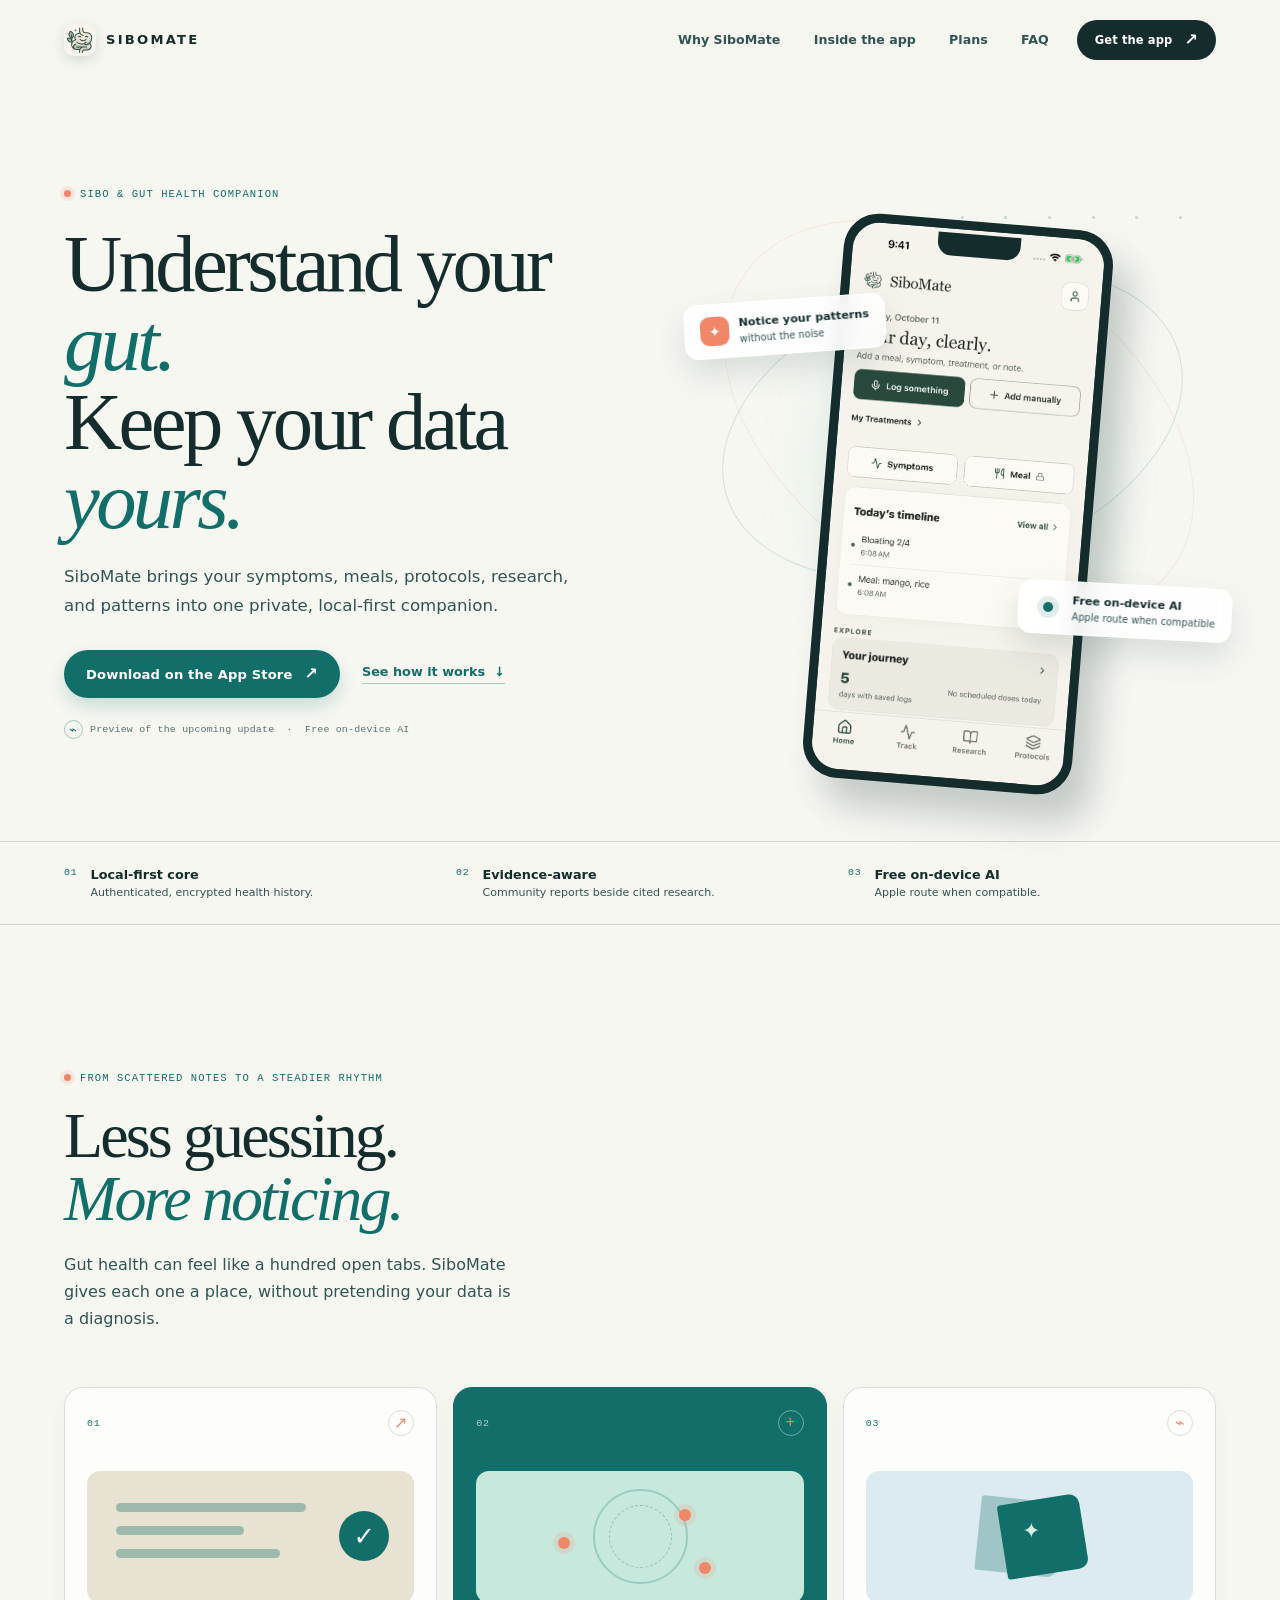
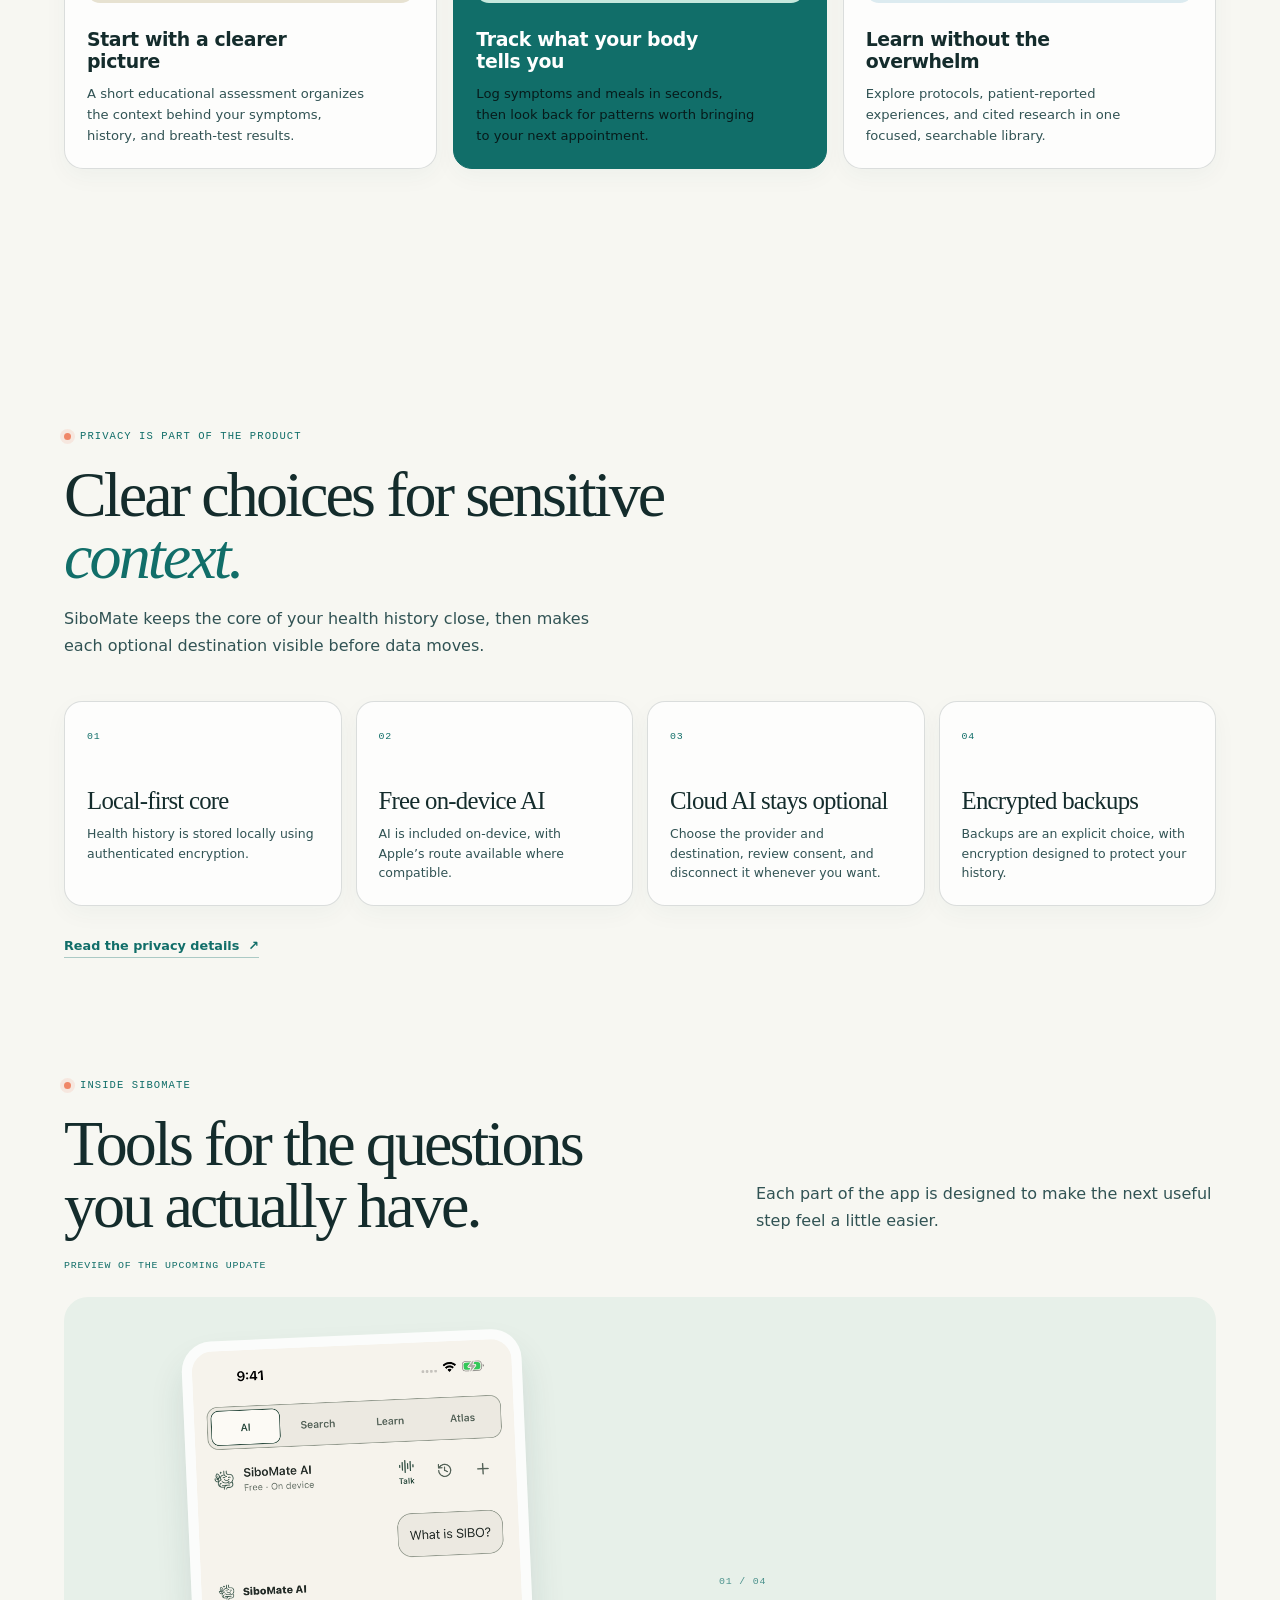
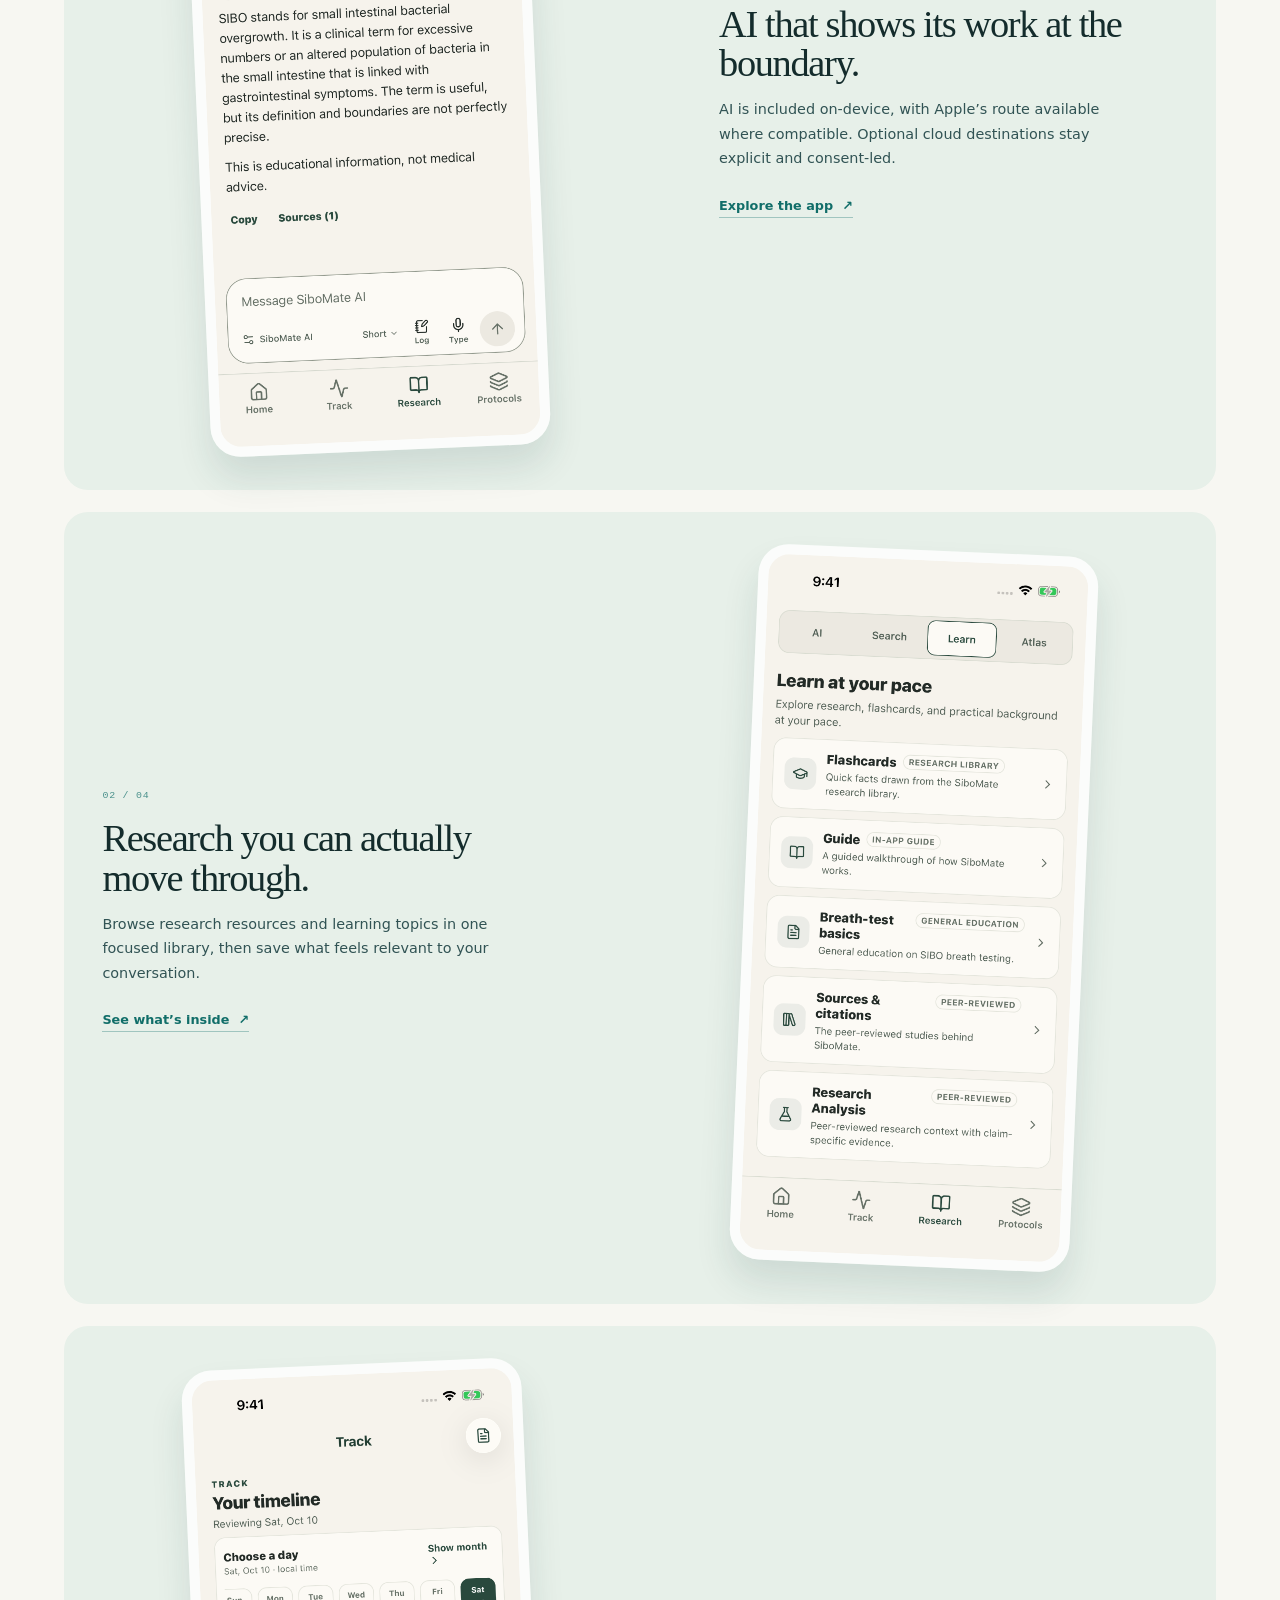
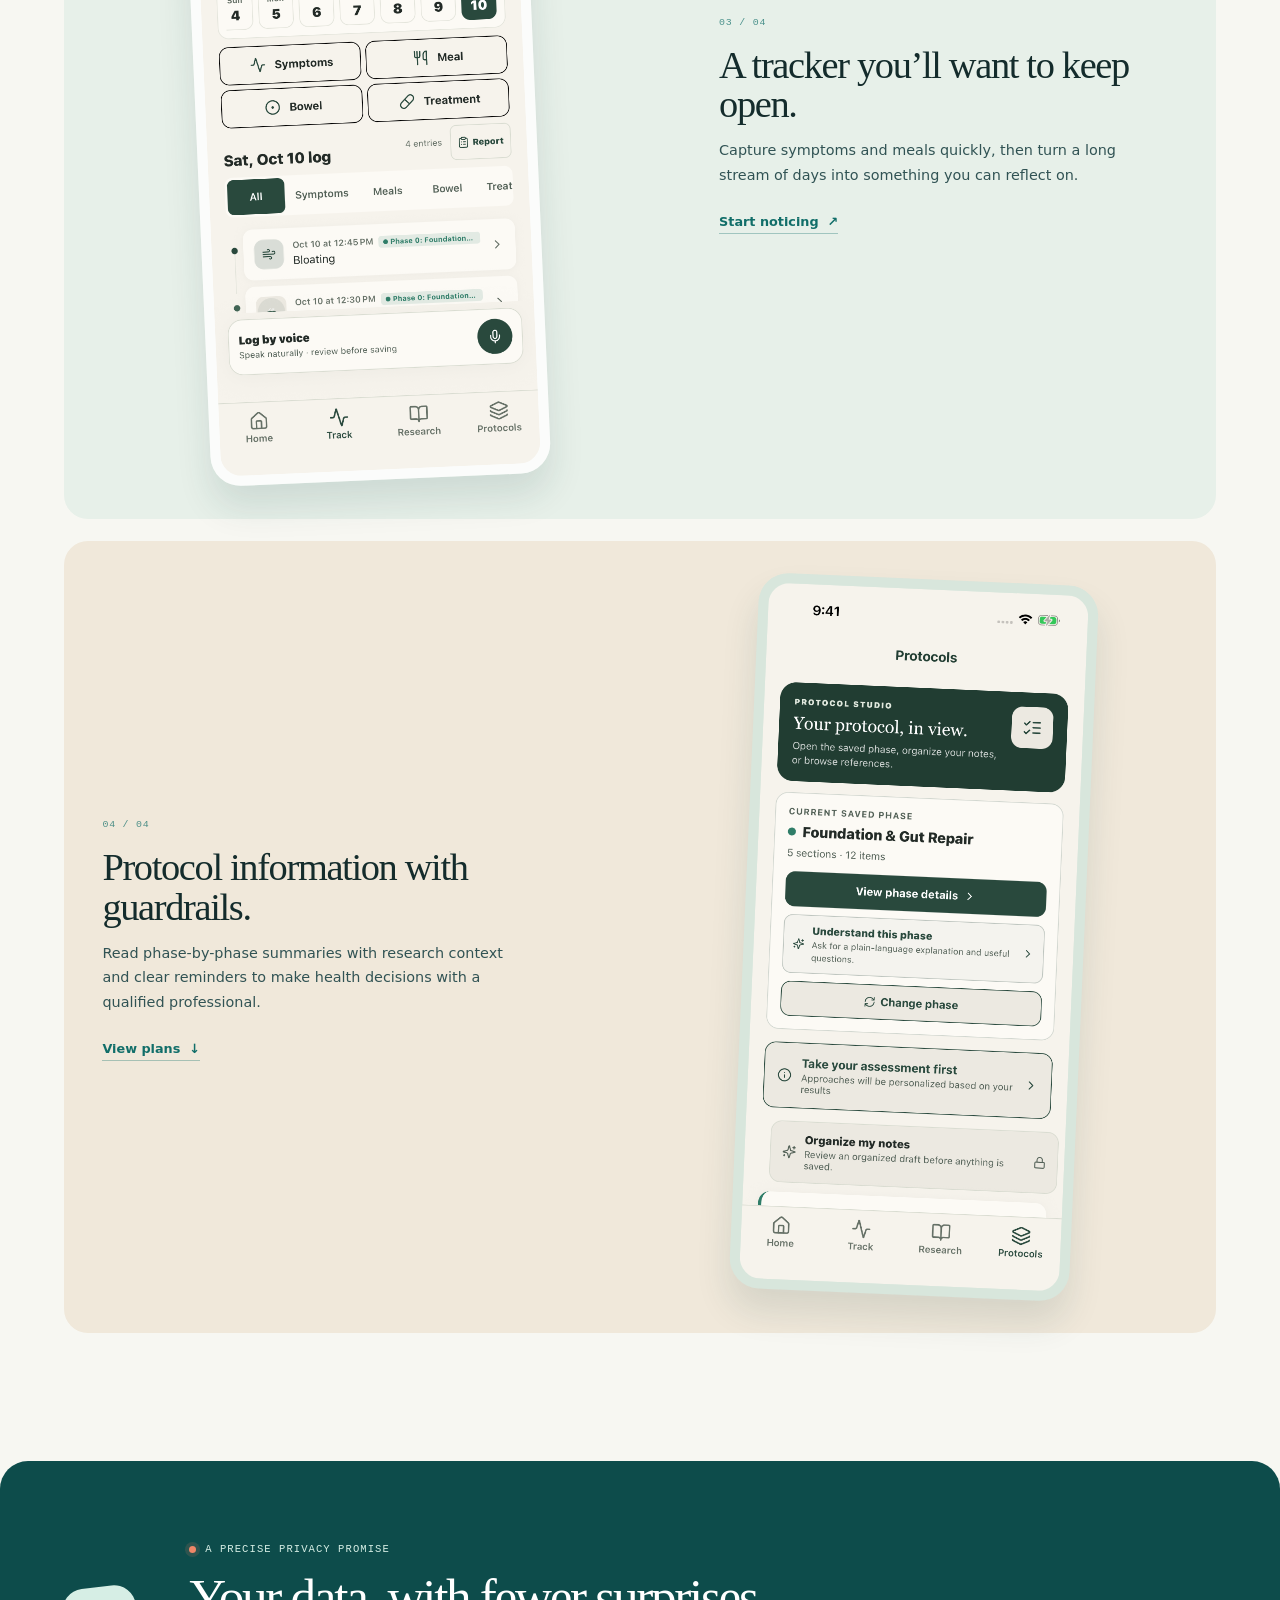
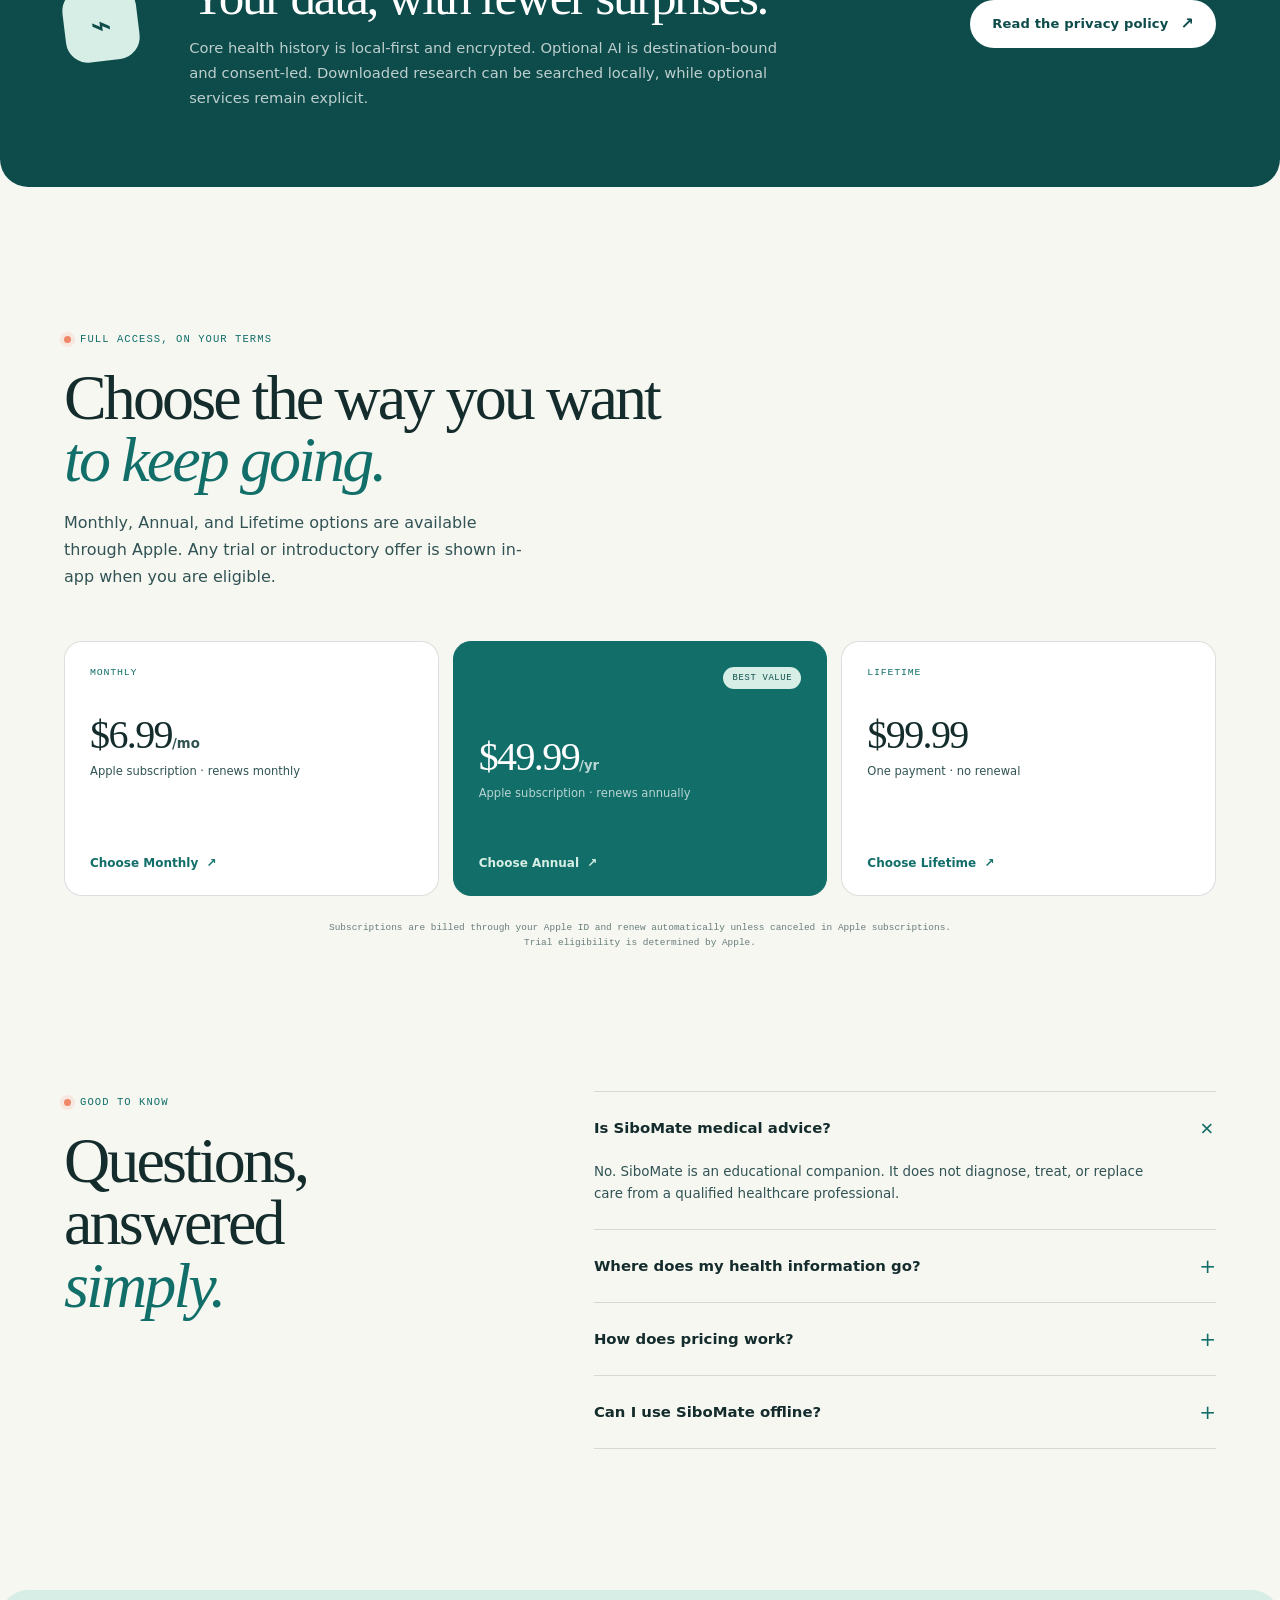
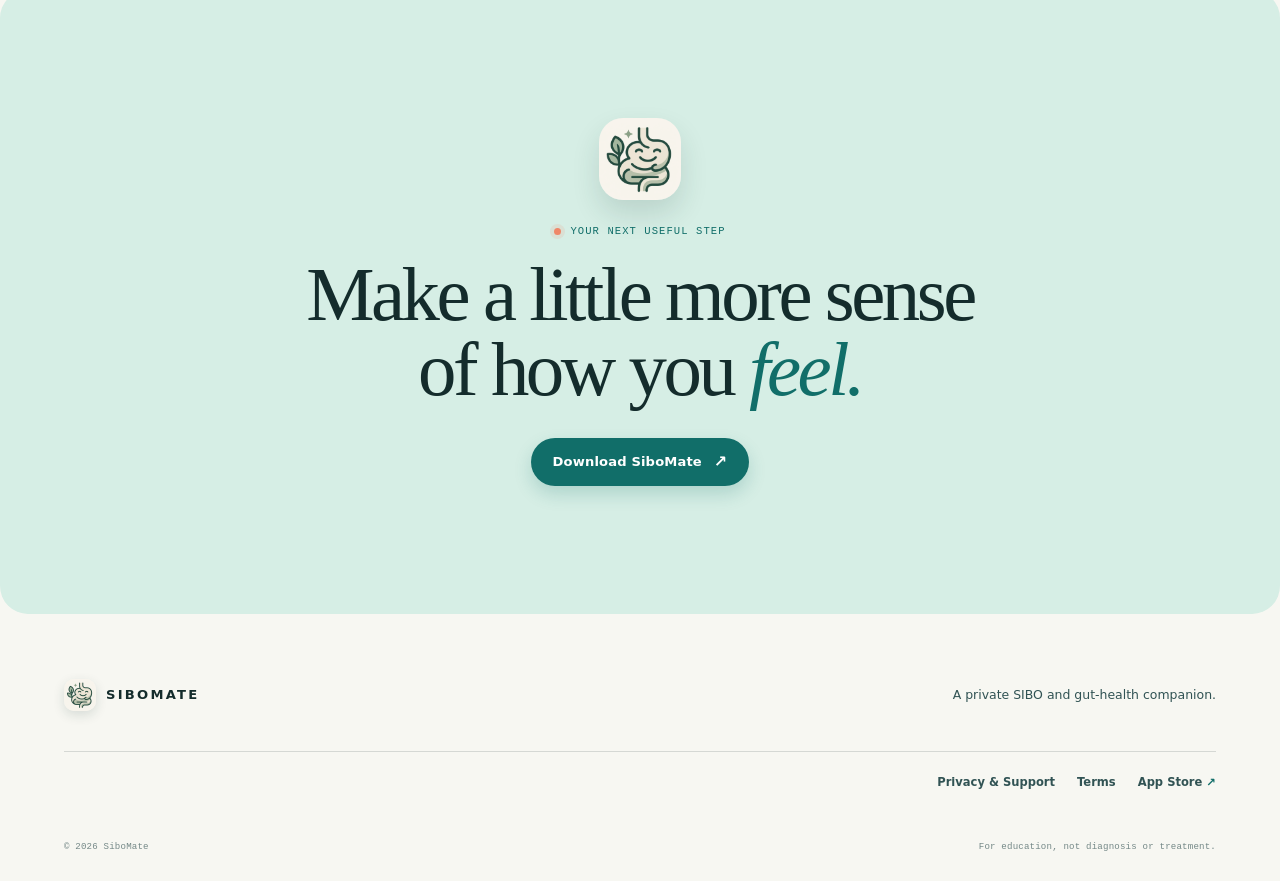
==== commit 000d04ef: "Publish SiboMate 1.0.6 marketing refresh" ====
--- a/index.html
+++ b/index.html
@@ -5,7 +5,7 @@
     <meta name="viewport" content="width=device-width, initial-scale=1" />
     <meta name="theme-color" content="#f7f7f2" />
     <meta name="referrer" content="strict-origin-when-cross-origin" />
-    <meta http-equiv="Content-Security-Policy" content="default-src 'self'; base-uri 'self'; object-src 'none'; form-action 'self'; script-src 'self' 'sha256-Xm7NBGJ/F4JLqzv/kAYmBsfwdS9WpnKqOWlL8F8ZYoI='; style-src 'self' 'unsafe-inline' https://fonts.googleapis.com; font-src https://fonts.gstatic.com; img-src 'self' data:; connect-src 'self'; upgrade-insecure-requests" />
+    <meta http-equiv="Content-Security-Policy" content="default-src 'self'; base-uri 'self'; object-src 'none'; form-action 'self'; script-src 'self' 'sha256-etqVgZcglWVtQj0BHl1MtAY1jUo/3SEIo+hVWVHaoSQ='; style-src 'self' 'unsafe-inline' https://fonts.googleapis.com; font-src https://fonts.gstatic.com; img-src 'self' data:; connect-src 'self'; upgrade-insecure-requests" />
     <meta name="description" content="SiboMate is a privacy-first SIBO and gut-health companion for understanding symptoms, meals, research, and patterns." />
     <link rel="canonical" href="https://sibomate.me/" />
     <meta property="og:title" content="SiboMate · Understand your gut. Keep your data yours." />
@@ -22,12 +22,12 @@
     <meta name="twitter:description" content="A local-first SIBO companion for symptoms, meals, protocols, research, and patterns." />
     <meta name="twitter:image" content="https://sibomate.me/social-share.jpg" />
     <title>SiboMate · Understand your gut. Keep your data yours.</title>
-    <link rel="icon" type="image/png" sizes="32x32" href="favicon-32.png" />
-    <link rel="apple-touch-icon" sizes="180x180" href="apple-touch-icon.png" />
+    <link rel="icon" type="image/png" sizes="32x32" href="favicon-32.png?v=2" />
+    <link rel="apple-touch-icon" sizes="180x180" href="apple-touch-icon.png?v=2" />
     <link rel="preconnect" href="https://fonts.googleapis.com" />
     <link rel="preconnect" href="https://fonts.gstatic.com" crossorigin />
     <link href="https://fonts.googleapis.com/css2?family=DM+Mono:wght@400;500&family=DM+Sans:wght@400;500;600;700&family=Fraunces:opsz,wght@9..144,500;9..144,600&display=swap" rel="stylesheet" />
-    <link rel="stylesheet" href="styles.css?v=3" />
+    <link rel="stylesheet" href="styles.css?v=5" />
     <script type="application/ld+json">
       {
         "@context": "https://schema.org",
@@ -66,7 +66,7 @@
     <div class="site-shell">
       <header class="site-header" data-header>
         <a class="brand" href="#top" aria-label="SiboMate home">
-          <img class="brand-mark" src="icon-ui.webp" alt="" width="32" height="32" />
+          <img class="brand-mark" src="icon.png?v=20261011" alt="" width="32" height="32" />
           <span class="brand-name">SiboMate</span>
         </a>
         <nav class="desktop-nav" aria-label="Primary navigation">
@@ -96,7 +96,7 @@
               <a class="button button-primary" href="https://apps.apple.com/us/app/sibomate/id6792794417" target="_blank" rel="noreferrer">Download on the App Store <span>↗</span></a>
               <a class="text-link" href="#why">See how it works <span>↓</span></a>
             </div>
-            <div class="hero-note"><span class="lock-icon">⌁</span> Local-first health history&nbsp; · &nbsp;Optional cloud AI</div>
+            <div class="hero-note"><span class="lock-icon">⌁</span> Preview of the upcoming update&nbsp; · &nbsp;Free on-device AI</div>
           </div>
           <div class="hero-visual reveal reveal-delay">
             <div class="visual-grid" aria-hidden="true"><span></span><span></span><span></span><span></span><span></span><span></span></div>
@@ -106,18 +106,18 @@
               <div class="phone-glow"></div>
               <div class="phone-frame">
                 <div class="phone-notch"></div>
-                <img src="app-home.png" alt="SiboMate home screen showing a personalized gut-health overview" />
+                <img src="app-home.png?v=20261011" alt="SiboMate home screen showing a personalized gut-health overview" />
               </div>
             </div>
             <div class="floating-card floating-card-top"><span class="floating-icon">✦</span><div><strong>Notice your patterns</strong><small>without the noise</small></div></div>
-            <div class="floating-card floating-card-bottom"><span class="pulse-dot"></span><div><strong>Choose your AI path</strong><small>on-device when supported</small></div></div>
+            <div class="floating-card floating-card-bottom"><span class="pulse-dot"></span><div><strong>Free on-device AI</strong><small>Apple route when compatible</small></div></div>
           </div>
         </section>
 
         <section class="trust-strip section-pad" aria-label="SiboMate principles">
           <div class="trust-item"><span class="trust-number">01</span><div><strong>Local-first core</strong><small>Authenticated, encrypted health history.</small></div></div>
           <div class="trust-item"><span class="trust-number">02</span><div><strong>Evidence-aware</strong><small>Community reports beside cited research.</small></div></div>
-          <div class="trust-item"><span class="trust-number">03</span><div><strong>Choose your AI path</strong><small>Apple on-device when supported.</small></div></div>
+          <div class="trust-item"><span class="trust-number">03</span><div><strong>Free on-device AI</strong><small>Apple route when compatible.</small></div></div>
         </section>
 
         <section class="story section-pad" id="why">
@@ -152,8 +152,8 @@
           <div class="privacy-proof-heading"><div class="eyebrow"><span class="eyebrow-dot"></span> Privacy is part of the product</div><h2>Clear choices for sensitive <em>context.</em></h2><p>SiboMate keeps the core of your health history close, then makes each optional destination visible before data moves.</p></div>
           <div class="proof-grid">
             <article class="proof-card"><span class="proof-number">01</span><h3>Local-first core</h3><p>Health history is stored locally using authenticated encryption.</p></article>
-            <article class="proof-card"><span class="proof-number">02</span><h3>Apple on-device</h3><p>On supported iPhones, selected context can be processed on-device.</p></article>
-            <article class="proof-card"><span class="proof-number">03</span><h3>Cloud AI is optional</h3><p>Choose the provider and destination, review consent, and disconnect it whenever you want.</p></article>
+            <article class="proof-card"><span class="proof-number">02</span><h3>Free on-device AI</h3><p>AI is included on-device, with Apple’s route available where compatible.</p></article>
+            <article class="proof-card"><span class="proof-number">03</span><h3>Cloud AI stays optional</h3><p>Choose the provider and destination, review consent, and disconnect it whenever you want.</p></article>
             <article class="proof-card"><span class="proof-number">04</span><h3>Encrypted backups</h3><p>Backups are an explicit choice, with encryption designed to protect your history.</p></article>
           </div>
           <a href="privacy.html" class="text-link">Read the privacy details <span>↗</span></a>
@@ -164,21 +164,22 @@
             <div><div class="eyebrow"><span class="eyebrow-dot"></span> Inside SiboMate</div><h2>Tools for the questions<br />you actually have.</h2></div>
             <p>Each part of the app is designed to make the next useful step feel a little easier.</p>
           </div>
+          <p class="feature-preview-note">Preview of the upcoming update</p>
           <div class="feature-showcase">
             <article class="feature-row reveal">
-              <div class="feature-image"><img src="app-ai.png" alt="SiboMate AI chat screen with private on-device context controls" /></div>
-              <div class="feature-copy"><span class="feature-index">01 / 04</span><h3>AI that shows its work at the boundary.</h3><p>Use Apple on-device processing when supported, or connect a provider you choose. The app explains the destination and context before cloud AI is enabled.</p><a href="https://apps.apple.com/us/app/sibomate/id6792794417" target="_blank" rel="noreferrer" class="text-link">Explore the app <span>↗</span></a></div>
+              <div class="feature-image"><img src="app-ai.png?v=20261011" alt="SiboMate AI chat screen with private on-device context controls" /></div>
+              <div class="feature-copy"><span class="feature-index">01 / 04</span><h3>AI that shows its work at the boundary.</h3><p>AI is included on-device, with Apple’s route available where compatible. Optional cloud destinations stay explicit and consent-led.</p><a href="https://apps.apple.com/us/app/sibomate/id6792794417" target="_blank" rel="noreferrer" class="text-link">Explore the app <span>↗</span></a></div>
             </article>
             <article class="feature-row feature-row-reverse reveal">
-              <div class="feature-image"><img src="app-database.png" alt="SiboMate community database screen with private on-device search" /></div>
-              <div class="feature-copy"><span class="feature-index">02 / 04</span><h3>Research you can actually move through.</h3><p>Search patient-reported experiences and cited research by symptom, treatment, or topic, then save what feels relevant to your conversation.</p><a href="https://apps.apple.com/us/app/sibomate/id6792794417" target="_blank" rel="noreferrer" class="text-link">See what’s inside <span>↗</span></a></div>
+              <div class="feature-image"><img src="app-database.png?v=20261011" alt="SiboMate research library screen with local resources and learning topics" /></div>
+              <div class="feature-copy"><span class="feature-index">02 / 04</span><h3>Research you can actually move through.</h3><p>Browse research resources and learning topics in one focused library, then save what feels relevant to your conversation.</p><a href="https://apps.apple.com/us/app/sibomate/id6792794417" target="_blank" rel="noreferrer" class="text-link">See what’s inside <span>↗</span></a></div>
             </article>
             <article class="feature-row reveal">
-              <div class="feature-image"><img src="app-tracker.png" alt="SiboMate tracker screen for logging meals and symptoms" /></div>
+              <div class="feature-image"><img src="app-tracker.png?v=20261011" alt="SiboMate tracker screen for logging meals and symptoms" /></div>
               <div class="feature-copy"><span class="feature-index">03 / 04</span><h3>A tracker you’ll want to keep open.</h3><p>Capture symptoms and meals quickly, then turn a long stream of days into something you can reflect on.</p><a href="https://apps.apple.com/us/app/sibomate/id6792794417" target="_blank" rel="noreferrer" class="text-link">Start noticing <span>↗</span></a></div>
             </article>
             <article class="feature-row feature-row-reverse feature-row-last reveal">
-              <div class="feature-image feature-image-sage"><img src="app-protocols.png" alt="SiboMate protocol library with phases and research context" /></div>
+              <div class="feature-image feature-image-sage"><img src="app-protocols.png?v=20261011" alt="SiboMate protocol library with phases and research context" /></div>
               <div class="feature-copy"><span class="feature-index">04 / 04</span><h3>Protocol information with guardrails.</h3><p>Read phase-by-phase summaries with research context and clear reminders to make health decisions with a qualified professional.</p><a href="#plans" class="text-link">View plans <span>↓</span></a></div>
             </article>
           </div>
@@ -211,7 +212,7 @@
         </section>
 
         <section class="final-cta section-pad reveal">
-          <img class="final-cta-mark" src="icon-ui.webp" alt="" width="82" height="82" />
+          <img class="final-cta-mark" src="icon.png?v=20261011" alt="" width="82" height="82" />
           <div class="eyebrow"><span class="eyebrow-dot"></span> Your next useful step</div>
           <h2>Make a little more sense<br />of how you <em>feel.</em></h2>
           <a class="button button-primary" href="https://apps.apple.com/us/app/sibomate/id6792794417" target="_blank" rel="noreferrer">Download SiboMate <span>↗</span></a>
@@ -219,11 +220,11 @@
       </main>
 
       <footer class="site-footer section-pad">
-        <div class="footer-main"><a class="brand" href="#top"><img class="brand-mark" src="icon-ui.webp" alt="" width="32" height="32" /><span class="brand-name">SiboMate</span></a><p>A private SIBO and gut-health companion.</p></div>
+        <div class="footer-main"><a class="brand" href="#top"><img class="brand-mark" src="icon.png?v=20261011" alt="" width="32" height="32" /><span class="brand-name">SiboMate</span></a><p>A private SIBO and gut-health companion.</p></div>
         <div class="footer-links"><a href="privacy.html">Privacy &amp; Support</a><a href="https://www.apple.com/legal/internet-services/itunes/dev/stdeula/" target="_blank" rel="noreferrer">Terms</a><a href="https://apps.apple.com/us/app/sibomate/id6792794417" target="_blank" rel="noreferrer">App Store <span>↗</span></a></div>
         <div class="footer-bottom"><span>© 2026 SiboMate</span><span>For education, not diagnosis or treatment.</span></div>
       </footer>
     </div>
-    <script src="script.js"></script>
+    <script src="script.js?v=2"></script>
   </body>
 </html>
--- a/styles.css
+++ b/styles.css
@@ -116,6 +116,7 @@
 .feature-heading { display: flex; justify-content: space-between; align-items: flex-end; gap: 30px; margin-bottom: 50px; }
 .feature-heading h2 { margin-bottom: 0; }
 .feature-heading > p { margin-bottom: 4px; }
+.feature-preview-note { margin: -28px 0 26px; color: var(--teal); font-family: var(--mono); font-size: .62rem; letter-spacing: .08em; text-transform: uppercase; }
 .feature-showcase { display: grid; gap: 22px; }
 .feature-row { display: grid; grid-template-columns: minmax(280px, 1fr) minmax(280px, .87fr); align-items: center; gap: clamp(2rem, 7vw, 8rem); padding: clamp(1.3rem, 3vw, 2.6rem); border-radius: 24px; background: var(--sage); }
 .feature-row-reverse { grid-template-columns: minmax(280px, .87fr) minmax(280px, 1fr); }.feature-row-reverse .feature-image { order: 2; }.feature-row-reverse .feature-copy { order: 1; }
